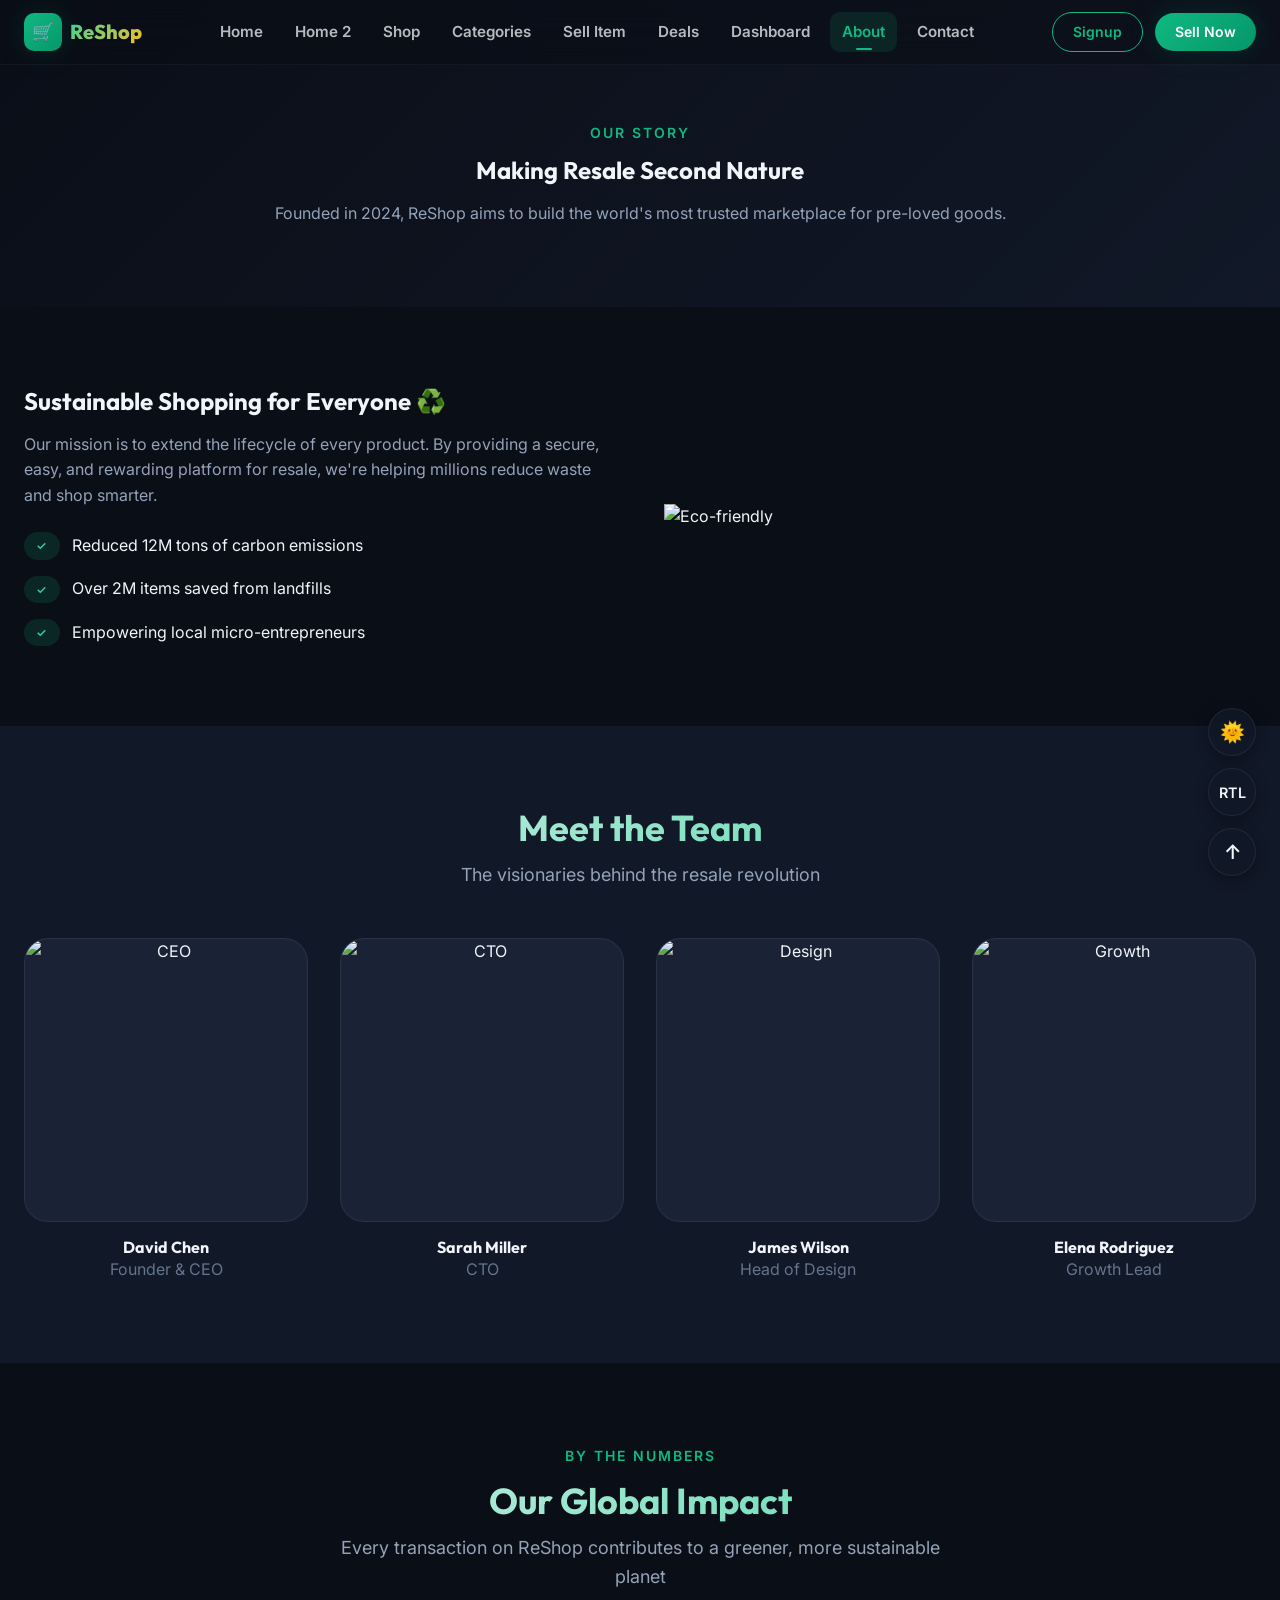
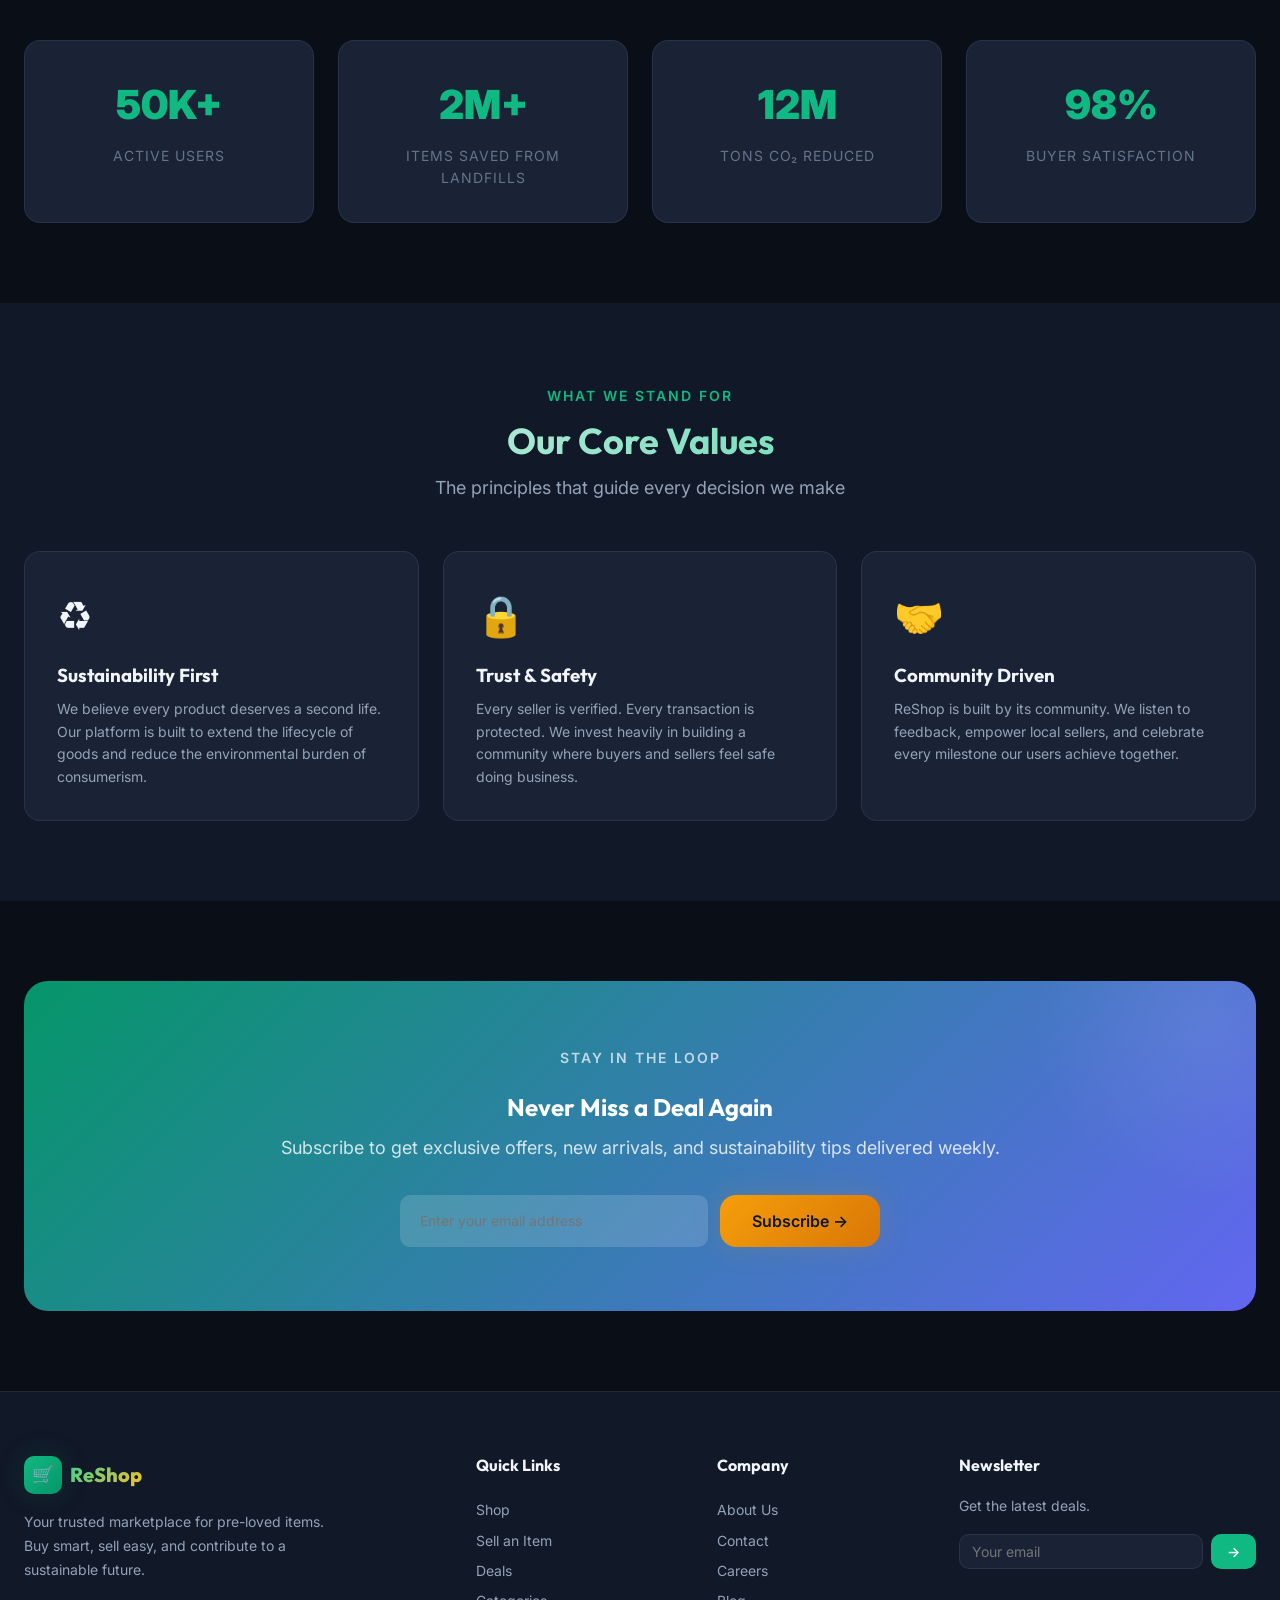
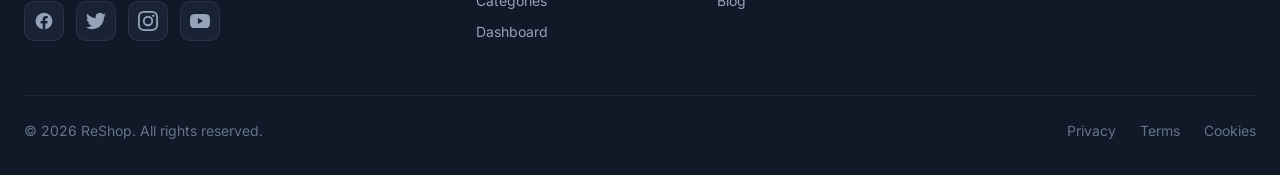
==== about.html @ cbaca5d2 "add the some chnage" ====
<!DOCTYPE html>
<html lang="en">
<head>
  <meta charset="UTF-8">
  <meta name="viewport" content="width=device-width, initial-scale=1.0">
  <title>About ReShop — Our Mission & Story</title>
  <link rel="icon" type="image/png" href="favicon.png">
  <link rel="stylesheet" href="styles.css">
  <link rel="stylesheet" href="nav.css">
  <style>
    .about-hero {
      padding: 120px 0 80px;
      background: linear-gradient(135deg, var(--bg-primary), var(--bg-secondary));
      text-align: center;
    }
    .mission-section {
      background: var(--bg-secondary);
      padding: var(--space-20) 0;
    }
    .mission-grid {
      display: grid;
      grid-template-columns: 1fr 1fr;
      gap: var(--space-12);
      align-items: center;
    }
    .impact-grid {
      display: grid;
      grid-template-columns: repeat(4, 1fr);
      gap: var(--space-6);
      margin-top: var(--space-10);
    }
    .team-grid {
      display: grid;
      grid-template-columns: repeat(4, 1fr);
      gap: var(--space-8);
    }
    .team-card {
      text-align: center;
    }
    .team-img {
      width: 100%;
      aspect-ratio: 1;
      border-radius: var(--radius-xl);
      background: var(--bg-card);
      margin-bottom: var(--space-4);
      border: 1px solid var(--border-color);
      overflow: hidden;
    }
    .team-img img { width: 100%; height: 100%; object-fit: cover; }
    
    @media (max-width: 768px) {
      .mission-grid { grid-template-columns: 1fr; text-align: center; }
      .mission-grid .flex { align-items: center; justify-content: center; }
      .mission-grid img { margin: 0 auto; }
      .team-grid { grid-template-columns: repeat(2, 1fr); }
      .impact-grid { grid-template-columns: repeat(2, 1fr); }
    }
    @media (max-width: 480px) {
      .about-newsletter-form { flex-direction: column; }
      .about-newsletter-form button { width: 100%; }
      .impact-grid { grid-template-columns: 1fr; }
    }
  </style>
</head>
<body>
  <!-- Navbar -->
  <nav class="navbar scrolled" id="navbar">
    <div class="container">
      <a href="index.html" class="nav-logo"><div class="nav-logo-icon">🛒</div><span>ReShop</span></a>
      <div class="nav-links">
        <a href="index.html" class="nav-link">Home</a>
        <a href="home2.html" class="nav-link">Home 2</a>
        <a href="shop.html" class="nav-link">Shop</a>
        <a href="categories.html" class="nav-link">Categories</a>
        <a href="sell.html" class="nav-link">Sell Item</a>
        <a href="deals.html" class="nav-link">Deals</a>
        <a href="dashboard.html" class="nav-link">Dashboard</a>
        <a href="about.html" class="nav-link active">About</a>
        <a href="contact.html" class="nav-link">Contact</a>
      </div>
      <div class="nav-actions">
        <a href="signup.html" class="nav-btn-signup">Signup</a>
        <a href="sell.html" class="nav-cta">Sell Now</a>
      </div>
      <div class="hamburger" id="hamburger" aria-label="Menu"><span></span><span></span><span></span></div>
    </div>
  </nav>

  <!-- Mobile Nav -->
  <div class="mobile-nav-overlay" id="mobileOverlay"></div>
  <div class="mobile-nav" id="mobileNav">
    <a href="index.html" class="mobile-nav-link">Home</a>
    <a href="home2.html" class="mobile-nav-link">Home 2</a>
    <a href="shop.html" class="mobile-nav-link">Shop</a>
    <a href="categories.html" class="mobile-nav-link">Categories</a>
    <a href="sell.html" class="mobile-nav-link">Sell Item</a>
    <a href="deals.html" class="mobile-nav-link">Deals</a>
    <a href="dashboard.html" class="mobile-nav-link">Dashboard</a>
    <a href="about.html" class="mobile-nav-link active">About</a>
    <a href="contact.html" class="mobile-nav-link">Contact</a>
    <a href="signup.html" class="mobile-nav-signup">Signup</a>
    <a href="sell.html" class="mobile-nav-cta">🚀 Sell Now</a>
  </div>

  <section class="about-hero">
    <div class="container">
      <span class="section-label">Our Story</span>
      <h1>Making Resale Second Nature</h1>
      <p class="text-secondary mt-4 max-w-600 mx-auto">Founded in 2024, ReShop aims to build the world's most trusted marketplace for pre-loved goods.</p>
    </div>
  </section>

  <section class="section">
    <div class="container mission-grid">
      <div data-animate="slide-left">
        <h2 class="mb-4">Sustainable Shopping for Everyone ♻️</h2>
        <p class="text-secondary mb-6">Our mission is to extend the lifecycle of every product. By providing a secure, easy, and rewarding platform for resale, we're helping millions reduce waste and shop smarter.</p>
        <div class="flex flex-col gap-4">
          <div class="flex items-center gap-3">
            <span class="badge badge-success">✓</span>
            <span>Reduced 12M tons of carbon emissions</span>
          </div>
          <div class="flex items-center gap-3">
            <span class="badge badge-success">✓</span>
            <span>Over 2M items saved from landfills</span>
          </div>
          <div class="flex items-center gap-3">
            <span class="badge badge-success">✓</span>
            <span>Empowering local micro-entrepreneurs</span>
          </div>
        </div>
      </div>
      <div data-animate="slide-right">
        <img src="https://images.unsplash.com/photo-1542601906990-b4d3fb778b09?w=600&h=400&fit=crop" alt="Eco-friendly" class="rounded-xl shadow-lg">
      </div>
    </div>
  </section>

  <section class="section" style="background:var(--bg-secondary)">
    <div class="container">
      <div class="section-header">
        <h2>Meet the Team</h2>
        <p>The visionaries behind the resale revolution</p>
      </div>
      <div class="team-grid stagger">
        <div class="team-card" data-animate="fade-in-up">
          <div class="team-img"><img src="https://images.unsplash.com/photo-1560250097-0b93528c311a?w=300&h=300&fit=crop" alt="CEO"></div>
          <h4>David Chen</h4>
          <p class="text-xs text-muted">Founder & CEO</p>
        </div>
        <div class="team-card" data-animate="fade-in-up">
          <div class="team-img"><img src="https://images.unsplash.com/photo-1573496359142-b8d87734a5a2?w=300&h=300&fit=crop" alt="CTO"></div>
          <h4>Sarah Miller</h4>
          <p class="text-xs text-muted">CTO</p>
        </div>
        <div class="team-card" data-animate="fade-in-up">
          <div class="team-img"><img src="https://images.unsplash.com/photo-1519085360753-af0119f7cbe7?w=300&h=300&fit=crop" alt="Design"></div>
          <h4>James Wilson</h4>
          <p class="text-xs text-muted">Head of Design</p>
        </div>
        <div class="team-card" data-animate="fade-in-up">
          <div class="team-img"><img src="https://images.unsplash.com/photo-1580489944761-15a19d654956?w=300&h=300&fit=crop" alt="Growth"></div>
          <h4>Elena Rodriguez</h4>
          <p class="text-xs text-muted">Growth Lead</p>
        </div>
      </div>
    </div>
  </section>

  <!-- Impact Stats Section -->
  <section class="section">
    <div class="container">
      <div class="section-header" data-animate="fade-in-up">
        <span class="section-label">By the Numbers</span>
        <h2>Our Global Impact</h2>
        <p>Every transaction on ReShop contributes to a greener, more sustainable planet</p>
      </div>
      <div class="impact-grid stagger">
        <div class="card p-8 text-center" data-animate="fade-in-up">
          <div style="font-size:2.5rem; font-weight:900; color:var(--accent-primary); margin-bottom:var(--space-2);">50K+</div>
          <div style="font-size:var(--text-sm); color:var(--text-muted); text-transform:uppercase; letter-spacing:1px;">Active Users</div>
        </div>
        <div class="card p-8 text-center" data-animate="fade-in-up">
          <div style="font-size:2.5rem; font-weight:900; color:var(--accent-primary); margin-bottom:var(--space-2);">2M+</div>
          <div style="font-size:var(--text-sm); color:var(--text-muted); text-transform:uppercase; letter-spacing:1px;">Items Saved from Landfills</div>
        </div>
        <div class="card p-8 text-center" data-animate="fade-in-up">
          <div style="font-size:2.5rem; font-weight:900; color:var(--accent-primary); margin-bottom:var(--space-2);">12M</div>
          <div style="font-size:var(--text-sm); color:var(--text-muted); text-transform:uppercase; letter-spacing:1px;">Tons CO₂ Reduced</div>
        </div>
        <div class="card p-8 text-center" data-animate="fade-in-up">
          <div style="font-size:2.5rem; font-weight:900; color:var(--accent-primary); margin-bottom:var(--space-2);">98%</div>
          <div style="font-size:var(--text-sm); color:var(--text-muted); text-transform:uppercase; letter-spacing:1px;">Buyer Satisfaction</div>
        </div>
      </div>
    </div>
  </section>

  <!-- Company Values Section -->
  <section class="section" style="background:var(--bg-secondary);">
    <div class="container">
      <div class="section-header" data-animate="fade-in-up">
        <span class="section-label">What We Stand For</span>
        <h2>Our Core Values</h2>
        <p>The principles that guide every decision we make</p>
      </div>
      <div class="grid grid-3 stagger mt-10">
        <div class="card p-8" data-animate="fade-in-up">
          <div style="font-size:2.5rem; margin-bottom:var(--space-4);">♻️</div>
          <h3 style="margin-bottom:var(--space-3);">Sustainability First</h3>
          <p class="text-secondary text-sm">We believe every product deserves a second life. Our platform is built to extend the lifecycle of goods and reduce the environmental burden of consumerism.</p>
        </div>
        <div class="card p-8" data-animate="fade-in-up">
          <div style="font-size:2.5rem; margin-bottom:var(--space-4);">🔒</div>
          <h3 style="margin-bottom:var(--space-3);">Trust & Safety</h3>
          <p class="text-secondary text-sm">Every seller is verified. Every transaction is protected. We invest heavily in building a community where buyers and sellers feel safe doing business.</p>
        </div>
        <div class="card p-8" data-animate="fade-in-up">
          <div style="font-size:2.5rem; margin-bottom:var(--space-4);">🤝</div>
          <h3 style="margin-bottom:var(--space-3);">Community Driven</h3>
          <p class="text-secondary text-sm">ReShop is built by its community. We listen to feedback, empower local sellers, and celebrate every milestone our users achieve together.</p>
        </div>
      </div>
    </div>
  </section>

  <!-- Newsletter CTA Section -->
  <section class="section">
    <div class="container">
      <div style="background:linear-gradient(135deg,var(--accent-primary-dark),var(--accent-tertiary)); border-radius:var(--radius-xl); padding:var(--space-16) var(--space-8); text-align:center; position:relative; overflow:hidden;" data-animate="scale-in">
        <div style="position:absolute;top:-40%;right:-10%;width:350px;height:350px;background:radial-gradient(circle,rgba(255,255,255,0.08),transparent 70%);border-radius:50%;pointer-events:none;"></div>
        <span class="section-label" style="color:rgba(255,255,255,0.7);">Stay in the Loop</span>
        <h2 style="color:#fff; -webkit-text-fill-color:#fff; margin:var(--space-3) 0;">Never Miss a Deal Again</h2>
        <p style="color:rgba(255,255,255,0.8); margin-bottom:var(--space-8); font-size:var(--text-lg);">Subscribe to get exclusive offers, new arrivals, and sustainability tips delivered weekly.</p>
        <form onsubmit="alert('Subscribed!'); return false;" class="about-newsletter-form" style="display:flex; gap:var(--space-3); max-width:480px; margin:0 auto;">
          <input type="email" placeholder="Enter your email address" style="flex:1; padding:var(--space-4) var(--space-5); border-radius:var(--radius-md); border:none; background:rgba(255,255,255,0.15); color:#fff; font-size:var(--text-sm); outline:none;" required>
          <button type="submit" class="btn btn-secondary btn-lg" style="white-space:nowrap;">Subscribe →</button>
        </form>
      </div>
    </div>
  </section>

  <!-- Footer -->
  <footer class="footer">
    <div class="container">
      <div class="footer-grid">
        <div class="footer-brand">
          <a href="index.html" class="nav-logo">
            <div class="nav-logo-icon">🛒</div>
            <span>ReShop</span>
          </a>
          <p>Your trusted marketplace for pre-loved items. Buy smart, sell easy, and contribute to a sustainable future.</p>
          <div class="footer-social">
            <a href="#" aria-label="Facebook">
              <svg width="20" height="20" fill="currentColor" viewBox="0 0 24 24"><path d="M22 12c0-5.523-4.477-10-10-10S2 6.477 2 12c0 4.991 3.657 9.128 8.438 9.878v-6.987h-2.54V12h2.54V9.797c0-2.506 1.492-3.89 3.777-3.89 1.094 0 2.238.195 2.238.195v2.46h-1.26c-1.243 0-1.63.771-1.63 1.562V12h2.773l-.443 2.89h-2.33v6.988C18.343 21.128 22 16.991 22 12z"/></svg>
            </a>
            <a href="#" aria-label="Twitter">
              <svg width="20" height="20" fill="currentColor" viewBox="0 0 24 24"><path d="M23.953 4.57a10 10 0 01-2.825.775 4.958 4.958 0 002.163-2.723c-.951.555-2.005.959-3.127 1.184a4.92 4.92 0 00-8.384 4.482C7.69 8.095 4.067 6.13 1.64 3.162a4.822 4.822 0 00-.666 2.475c0 1.71.87 3.213 2.188 4.096a4.904 4.904 0 01-2.228-.616v.06a4.923 4.923 0 003.946 4.827 4.996 4.996 0 01-2.212.085 4.936 4.936 0 004.604 3.417 9.867 9.867 0 01-6.102 2.105c-.39 0-.779-.023-1.17-.067a13.995 13.995 0 007.557 2.209c9.053 0 13.998-7.496 13.998-13.985 0-.21 0-.42-.015-.63A9.935 9.935 0 0024 4.59z"/></svg>
            </a>
            <a href="#" aria-label="Instagram">
              <svg width="20" height="20" fill="currentColor" viewBox="0 0 24 24"><path d="M12 2.163c3.204 0 3.584.012 4.85.07 3.252.148 4.771 1.691 4.919 4.919.058 1.265.069 1.645.069 4.849 0 3.205-.012 3.584-.069 4.849-.149 3.225-1.664 4.771-4.919 4.919-1.266.058-1.644.07-4.85.07-3.204 0-3.584-.012-4.849-.07-3.26-.149-4.771-1.699-4.919-4.92-.058-1.265-.07-1.644-.07-4.849 0-3.204.013-3.583.07-4.849.149-3.227 1.664-4.771 4.919-4.919 1.266-.057 1.645-.069 4.849-.069zM12 0C8.741 0 8.333.014 7.053.072 2.695.272.273 2.69.073 7.052.014 8.333 0 8.741 0 12c0 3.259.014 3.668.072 4.948.2 4.358 2.618 6.78 6.98 6.98C8.333 23.986 8.741 24 12 24c3.259 0 3.668-.014 4.948-.072 4.354-.2 6.782-2.618 6.979-6.98.059-1.28.073-1.689.073-4.948 0-3.259-.014-3.667-.072-4.947-.196-4.354-2.617-6.78-6.979-6.98C15.668.014 15.259 0 12 0zm0 5.838a6.162 6.162 0 100 12.324 6.162 6.162 0 000-12.324zM12 16a4 4 0 110-8 4 4 0 010 8zm6.406-11.845a1.44 1.44 0 100 2.881 1.44 1.44 0 000-2.881z"/></svg>
            </a>
            <a href="#" aria-label="YouTube">
              <svg width="20" height="20" fill="currentColor" viewBox="0 0 24 24"><path d="M23.498 6.186a3.016 3.016 0 0 0-2.122-2.136C19.505 3.545 12 3.545 12 3.545s-7.505 0-9.377.505A3.017 3.017 0 0 0 .502 6.186C0 8.07 0 12 0 12s0 3.93.502 5.814a3.016 3.016 0 0 0 2.122 2.136c1.871.505 9.376.505 9.376.505s7.505 0 9.377-.505a3.015 3.015 0 0 0 2.122-2.136C24 15.93 24 12 24 12s0-3.93-.502-5.814zM9.545 15.568V8.432L15.818 12l-6.273 3.568z"/></svg>
            </a>
          </div>
        </div>
        <div>
          <h4 class="footer-heading">Quick Links</h4>
          <a href="shop.html" class="footer-link">Shop</a>
          <a href="sell.html" class="footer-link">Sell an Item</a>
          <a href="deals.html" class="footer-link">Deals</a>
          <a href="categories.html" class="footer-link">Categories</a>
          <a href="dashboard.html" class="footer-link">Dashboard</a>
        </div>
        <div>
          <h4 class="footer-heading">Company</h4>
          <a href="about.html" class="footer-link">About Us</a>
          <a href="contact.html" class="footer-link">Contact</a>
          <a href="#" class="footer-link">Careers</a>
          <a href="#" class="footer-link">Blog</a>
        </div>
        <div>
          <h4 class="footer-heading">Newsletter</h4>
          <p style="font-size: var(--text-sm); color: var(--text-secondary); margin-bottom: var(--space-4);">Get the latest deals.</p>
          <div class="footer-newsletter">
            <form class="footer-newsletter-form" onsubmit="event.preventDefault();">
              <input type="email" placeholder="Your email" aria-label="Email">
              <button type="submit">→</button>
            </form>
          </div>
        </div>
      </div>
      <div class="footer-bottom">
        <span>© 2026 ReShop. All rights reserved.</span>
        <div class="footer-bottom-links">
          <a href="#">Privacy</a>
          <a href="#">Terms</a>
          <a href="#">Cookies</a>
        </div>
      </div>
    </div>
  </footer>

  <script src="nav.js"></script>
</body>
</html>
---- styles.css ----
/* ============================================
   RESALE SHOP — Global Design System
   ============================================ */

@import url('https://fonts.googleapis.com/css2?family=Inter:wght@300;400;500;600;700;800;900&family=Outfit:wght@400;500;600;700;800&display=swap');

/* ---------- CSS Variables ---------- */
:root {
  /* Colors — Dark Premium Theme */
  --bg-primary: #0a0e17;
  --bg-secondary: #111827;
  --bg-card: #1a2236;
  --bg-card-hover: #1f2a40;
  --bg-glass: rgba(17, 24, 39, 0.75);
  --bg-glass-light: rgba(26, 34, 54, 0.6);

  --accent-primary: #10b981;
  --accent-primary-light: #34d399;
  --accent-primary-dark: #059669;
  --accent-secondary: #f59e0b;
  --accent-secondary-light: #fbbf24;
  --accent-tertiary: #6366f1;
  --accent-tertiary-light: #818cf8;

  --text-primary: #f1f5f9;
  --text-secondary: #94a3b8;
  --text-muted: #64748b;
  --text-inverse: #0f172a;

  --border-color: rgba(148, 163, 184, 0.12);
  --border-light: rgba(148, 163, 184, 0.06);

  --danger: #ef4444;
  --success: #10b981;
  --warning: #f59e0b;
  --info: #3b82f6;

  /* Shadows */
  --shadow-sm: 0 1px 2px rgba(0,0,0,0.3);
  --shadow-md: 0 4px 14px rgba(0,0,0,0.35);
  --shadow-lg: 0 10px 40px rgba(0,0,0,0.4);
  --shadow-glow: 0 0 30px rgba(16,185,129,0.15);
  --shadow-glow-gold: 0 0 30px rgba(245,158,11,0.15);

  /* Typography */
  --font-body: 'Inter', system-ui, sans-serif;
  --font-heading: 'Outfit', 'Inter', sans-serif;

  --text-xs: 0.75rem;
  --text-sm: 0.875rem;
  --text-base: 1rem;
  --text-lg: 1.125rem;
  --text-xl: 1.25rem;
  --text-2xl: 1.5rem;
  --text-3xl: 1.875rem;
  --text-4xl: 2.25rem;
  --text-5xl: 3rem;
  --text-6xl: 3.75rem;

  /* Spacing */
  --space-1: 0.25rem;
  --space-2: 0.5rem;
  --space-3: 0.75rem;
  --space-4: 1rem;
  --space-5: 1.25rem;
  --space-6: 1.5rem;
  --space-8: 2rem;
  --space-10: 2.5rem;
  --space-12: 3rem;
  --space-16: 4rem;
  --space-20: 5rem;
  --space-24: 6rem;

  /* Layout */
  --container-max: 1280px;
  --container-sm: 960px;
  --radius-sm: 6px;
  --radius-md: 10px;
  --radius-lg: 16px;
  --radius-xl: 24px;
  --radius-full: 9999px;

  /* Transitions */
  --transition-fast: 0.15s ease;
  --transition-base: 0.3s ease;
  --transition-slow: 0.5s ease;
  --transition-spring: 0.4s cubic-bezier(0.34, 1.56, 0.64, 1);
}

/* ---------- Reset ---------- */
*, *::before, *::after { box-sizing: border-box; margin: 0; padding: 0; }

html {
  scroll-behavior: smooth;
  -webkit-font-smoothing: antialiased;
  -moz-osx-font-smoothing: grayscale;
}

body {
  font-family: var(--font-body);
  font-size: var(--text-base);
  color: var(--text-primary);
  background: var(--bg-primary);
  line-height: 1.6;
  min-height: 100vh;
  overflow-x: hidden;
}

a { color: inherit; text-decoration: none; }
img { max-width: 100%; height: auto; display: block; }
ul, ol { list-style: none; }
button { font-family: inherit; cursor: pointer; border: none; background: none; }
input, select, textarea { font-family: inherit; font-size: inherit; }

h1, h2, h3, h4, h5, h6 {
  font-family: var(--font-heading);
  font-weight: 700;
  line-height: 1.2;
  color: var(--text-primary);
}

/* ---------- Container ---------- */
.container {
  width: 100%;
  max-width: var(--container-max);
  margin: 0 auto;
  padding: 0 var(--space-6);
}
.container-sm {
  max-width: var(--container-sm);
  margin: 0 auto;
  padding: 0 var(--space-6);
}

/* ---------- Section ---------- */
.section {
  padding: var(--space-20) 0;
}
.section-header {
  text-align: center;
  margin-bottom: var(--space-12);
}
.section-header h2 {
  font-size: var(--text-4xl);
  margin-bottom: var(--space-3);
  background: linear-gradient(135deg, var(--text-primary), var(--accent-primary-light));
  -webkit-background-clip: text;
  -webkit-text-fill-color: transparent;
  background-clip: text;
}
.section-header p {
  color: var(--text-secondary);
  font-size: var(--text-lg);
  max-width: 600px;
  margin: 0 auto;
}
.section-label {
  display: inline-block;
  font-size: var(--text-sm);
  font-weight: 600;
  color: var(--accent-primary);
  text-transform: uppercase;
  letter-spacing: 2px;
  margin-bottom: var(--space-3);
}

/* ---------- Buttons ---------- */
.btn {
  display: inline-flex;
  align-items: center;
  justify-content: center;
  gap: var(--space-2);
  padding: var(--space-3) var(--space-6);
  font-size: var(--text-sm);
  font-weight: 600;
  border-radius: var(--radius-md);
  transition: all var(--transition-base);
  white-space: nowrap;
  position: relative;
  overflow: hidden;
}
.btn::after {
  content: '';
  position: absolute;
  inset: 0;
  background: linear-gradient(135deg, rgba(255,255,255,0.15), transparent);
  opacity: 0;
  transition: opacity var(--transition-base);
}
.btn:hover::after { opacity: 1; }

.btn-primary {
  background: linear-gradient(135deg, var(--accent-primary), var(--accent-primary-dark));
  color: #fff;
  box-shadow: var(--shadow-glow);
}
.btn-primary:hover {
  transform: translateY(-2px);
  box-shadow: 0 0 40px rgba(16,185,129,0.3);
}

.btn-secondary {
  background: linear-gradient(135deg, var(--accent-secondary), #d97706);
  color: var(--text-inverse);
  box-shadow: var(--shadow-glow-gold);
}
.btn-secondary:hover {
  transform: translateY(-2px);
  box-shadow: 0 0 40px rgba(245,158,11,0.3);
}

.btn-outline {
  border: 2px solid var(--accent-primary);
  color: var(--accent-primary);
  background: transparent;
}
.btn-outline:hover {
  background: var(--accent-primary);
  color: #fff;
  transform: translateY(-2px);
}

.btn-ghost {
  color: var(--text-secondary);
  padding: var(--space-2) var(--space-4);
}
.btn-ghost:hover { color: var(--accent-primary); }

.btn-lg {
  padding: var(--space-4) var(--space-8);
  font-size: var(--text-base);
  border-radius: var(--radius-lg);
}

.btn-icon {
  width: 44px;
  height: 44px;
  padding: 0;
  border-radius: var(--radius-md);
  display: inline-flex;
  align-items: center;
  justify-content: center;
}

/* ---------- Cards ---------- */
.card {
  background: var(--bg-card);
  border: 1px solid var(--border-color);
  border-radius: var(--radius-lg);
  overflow: hidden;
  transition: all var(--transition-base);
}
.card:hover {
  transform: translateY(-4px);
  border-color: rgba(16,185,129,0.3);
  box-shadow: var(--shadow-lg);
}
.card-body { padding: var(--space-5); }
.card-img {
  width: 100%;
  height: 220px;
  object-fit: cover;
}

/* ---------- Product Cards ---------- */
.product-card {
  background: var(--bg-card);
  border: 1px solid var(--border-color);
  border-radius: var(--radius-lg);
  overflow: hidden;
  transition: all var(--transition-base);
}
.product-card:hover {
  transform: translateY(-6px);
  border-color: rgba(16,185,129,0.3);
  box-shadow: var(--shadow-lg);
}
.product-img {
  position: relative;
  height: 200px;
  background: var(--bg-secondary);
  overflow: hidden;
}
.product-img img {
  width: 100%;
  height: 100%;
  object-fit: cover;
  transition: transform var(--transition-slow);
}
.product-card:hover .product-img img { transform: scale(1.05); }
.product-badge {
  position: absolute;
  top: var(--space-3);
  left: var(--space-3);
}
.product-wishlist {
  position: absolute;
  top: var(--space-3);
  right: var(--space-3);
  width: 36px;
  height: 36px;
  background: rgba(10,14,23,0.6);
  backdrop-filter: blur(8px);
  border-radius: var(--radius-full);
  display: flex;
  align-items: center;
  justify-content: center;
  color: var(--text-secondary);
  font-size: var(--text-lg);
  cursor: pointer;
  transition: all var(--transition-base);
}
.product-wishlist:hover { color: #ef4444; background: rgba(239,68,68,0.15); }
.product-info { padding: var(--space-4); }
.product-category { font-size: var(--text-xs); color: var(--accent-primary); font-weight: 600; text-transform: uppercase; letter-spacing: 1px; }
.product-title {
  font-size: var(--text-base);
  font-weight: 600;
  margin: var(--space-1) 0 var(--space-2);
  display: -webkit-box;
  -webkit-line-clamp: 2;
  line-clamp: 2;
  -webkit-box-orient: vertical;
  overflow: hidden;
}
.product-meta {
  display: flex;
  align-items: center;
  justify-content: space-between;
}
.product-price {
  font-size: var(--text-xl);
  font-weight: 800;
  color: var(--accent-primary);
}
.product-price .old {
  font-size: var(--text-sm);
  color: var(--text-muted);
  text-decoration: line-through;
  font-weight: 400;
  margin-left: var(--space-2);
}
.product-seller {
  display: flex;
  align-items: center;
  gap: var(--space-2);
  font-size: var(--text-xs);
  color: var(--text-secondary);
  margin-top: var(--space-3);
  padding-top: var(--space-3);
  border-top: 1px solid var(--border-light);
}

/* ---------- Badges ---------- */
.badge {
  display: inline-flex;
  align-items: center;
  gap: var(--space-1);
  padding: var(--space-1) var(--space-3);
  font-size: var(--text-xs);
  font-weight: 600;
  border-radius: var(--radius-full);
  text-transform: uppercase;
  letter-spacing: 0.5px;
}
.badge-success { background: rgba(16,185,129,0.15); color: var(--accent-primary-light); }
.badge-warning { background: rgba(245,158,11,0.15); color: var(--accent-secondary-light); }
.badge-danger { background: rgba(239,68,68,0.15); color: #f87171; }
.badge-info { background: rgba(59,130,246,0.15); color: #60a5fa; }
.badge-purple { background: rgba(99,102,241,0.15); color: var(--accent-tertiary-light); }

/* ---------- Forms ---------- */
.form-group {
  margin-bottom: var(--space-5);
}
.form-label {
  display: block;
  font-size: var(--text-sm);
  font-weight: 500;
  color: var(--text-secondary);
  margin-bottom: var(--space-2);
}
.form-input,
.form-select,
.form-textarea {
  width: 100%;
  padding: var(--space-3) var(--space-4);
  background: var(--bg-secondary);
  border: 1px solid var(--border-color);
  border-radius: var(--radius-md);
  color: var(--text-primary);
  transition: border-color var(--transition-fast), box-shadow var(--transition-fast);
  outline: none;
}
.form-input:focus,
.form-select:focus,
.form-textarea:focus {
  border-color: var(--accent-primary);
  box-shadow: 0 0 0 3px rgba(16,185,129,0.1);
}
.form-input::placeholder,
.form-textarea::placeholder {
  color: var(--text-muted);
}
.form-textarea {
  resize: vertical;
  min-height: 120px;
}
.form-select {
  appearance: none;
  background-image: url("data:image/svg+xml,%3Csvg xmlns='http://www.w3.org/2000/svg' width='12' height='12' fill='%2394a3b8' viewBox='0 0 16 16'%3E%3Cpath d='M8 11L3 6h10z'/%3E%3C/svg%3E");
  background-repeat: no-repeat;
  background-position: right 12px center;
  padding-right: 36px;
}

/* ---------- Grids ---------- */
.grid { display: grid; gap: var(--space-6); }
.grid-2 { grid-template-columns: repeat(2, 1fr); }
.grid-3 { grid-template-columns: repeat(3, 1fr); }
.grid-4 { grid-template-columns: repeat(4, 1fr); }
.grid-6 { grid-template-columns: repeat(6, 1fr); }

@media (max-width: 992px) {
  .grid-3 { grid-template-columns: repeat(2, 1fr); }
  .grid-4 { grid-template-columns: repeat(2, 1fr); }
  .grid-6 { grid-template-columns: repeat(3, 1fr); }
}
@media (max-width: 768px) {
  .grid-2 { grid-template-columns: 1fr; }
  .grid-3 { grid-template-columns: repeat(2, 1fr); }
  .grid-4 { grid-template-columns: repeat(2, 1fr); }
  .grid-6 { grid-template-columns: repeat(2, 1fr); }
  .section { padding: var(--space-12) 0; }
  .section-header h2 { font-size: var(--text-3xl); }
}
@media (max-width: 640px) {
  .grid-3 { grid-template-columns: 1fr; }
}
@media (max-width: 480px) {
  .grid-2, .grid-3, .grid-4, .grid-6 { grid-template-columns: 1fr; }
}

.benefit-grid {
  display: grid;
  grid-template-columns: repeat(4, 1fr);
  gap: var(--space-6);
  margin-top: var(--space-10);
}

@media (max-width: 992px) {
  .benefit-grid { grid-template-columns: repeat(2, 1fr); }
}

@media (max-width: 576px) {
  .benefit-grid { grid-template-columns: 1fr; }
}

.earn-money-grid {
  display: grid;
  grid-template-columns: 1fr 1fr;
  gap: var(--space-12);
  align-items: center;
}

.earn-money-cards {
  display: grid;
  grid-template-columns: 1fr 1fr;
  gap: var(--space-4);
}

@media (max-width: 992px) {
  .earn-money-grid { grid-template-columns: 1fr; gap: var(--space-8); }
}

@media (max-width: 576px) {
  .earn-money-cards { grid-template-columns: 1fr; }
}

/* ---------- Flex Utilities ---------- */
.flex { display: flex; }
.flex-col { flex-direction: column; }
.flex-wrap { flex-wrap: wrap; }
.items-center { align-items: center; }
.justify-center { justify-content: center; }
.justify-between { justify-content: space-between; }
.gap-2 { gap: var(--space-2); }
.gap-3 { gap: var(--space-3); }
.gap-4 { gap: var(--space-4); }
.gap-6 { gap: var(--space-6); }
.gap-8 { gap: var(--space-8); }

/* ---------- Text Utilities ---------- */
.text-center { text-align: center; }
.text-sm { font-size: var(--text-sm); }
.text-lg { font-size: var(--text-lg); }
.text-muted { color: var(--text-muted); }
.text-secondary { color: var(--text-secondary); }
.text-accent { color: var(--accent-primary); }
.text-gold { color: var(--accent-secondary); }
.font-bold { font-weight: 700; }
.font-semibold { font-weight: 600; }

/* ---------- Spacing Utilities ---------- */
.mt-2 { margin-top: var(--space-2); }
.mt-4 { margin-top: var(--space-4); }
.mt-6 { margin-top: var(--space-6); }
.mt-8 { margin-top: var(--space-8); }
.mb-2 { margin-bottom: var(--space-2); }
.mb-4 { margin-bottom: var(--space-4); }
.mb-6 { margin-bottom: var(--space-6); }
.mb-8 { margin-bottom: var(--space-8); }
.p-4 { padding: var(--space-4); }
.p-5 { padding: var(--space-5); }
.p-6 { padding: var(--space-6); }
.p-8 { padding: var(--space-8); }
.p-10 { padding: var(--space-10); }

/* ---------- Animations ---------- */
@keyframes fadeIn {
  from { opacity: 0; }
  to { opacity: 1; }
}
@keyframes fadeInUp {
  from { opacity: 0; transform: translateY(30px); }
  to { opacity: 1; transform: translateY(0); }
}
@keyframes fadeInDown {
  from { opacity: 0; transform: translateY(-20px); }
  to { opacity: 1; transform: translateY(0); }
}
@keyframes slideInLeft {
  from { opacity: 0; transform: translateX(-40px); }
  to { opacity: 1; transform: translateX(0); }
}
@keyframes slideInRight {
  from { opacity: 0; transform: translateX(40px); }
  to { opacity: 1; transform: translateX(0); }
}
@keyframes scaleIn {
  from { opacity: 0; transform: scale(0.9); }
  to { opacity: 1; transform: scale(1); }
}
@keyframes pulse {
  0%, 100% { opacity: 1; }
  50% { opacity: 0.6; }
}
@keyframes shimmer {
  0% { background-position: -200% center; }
  100% { background-position: 200% center; }
}
@keyframes float {
  0%, 100% { transform: translateY(0); }
  50% { transform: translateY(-10px); }
}
@keyframes spin {
  to { transform: rotate(360deg); }
}
@keyframes countUp {
  from { opacity: 0; transform: translateY(10px); }
  to { opacity: 1; transform: translateY(0); }
}

.animate-fade-in { animation: fadeIn 0.6s ease both; }
.animate-fade-in-up { animation: fadeInUp 0.6s ease both; }
.animate-fade-in-down { animation: fadeInDown 0.5s ease both; }
.animate-slide-left { animation: slideInLeft 0.6s ease both; }
.animate-slide-right { animation: slideInRight 0.6s ease both; }
.animate-scale-in { animation: scaleIn 0.5s ease both; }
.animate-float { animation: float 3s ease-in-out infinite; }

/* Stagger children */
.stagger > *:nth-child(1) { animation-delay: 0.05s; }
.stagger > *:nth-child(2) { animation-delay: 0.1s; }
.stagger > *:nth-child(3) { animation-delay: 0.15s; }
.stagger > *:nth-child(4) { animation-delay: 0.2s; }
.stagger > *:nth-child(5) { animation-delay: 0.25s; }
.stagger > *:nth-child(6) { animation-delay: 0.3s; }
.stagger > *:nth-child(7) { animation-delay: 0.35s; }
.stagger > *:nth-child(8) { animation-delay: 0.4s; }

/* ---------- Scrollbar ---------- */
::-webkit-scrollbar { width: 8px; }
::-webkit-scrollbar-track { background: var(--bg-secondary); }
::-webkit-scrollbar-thumb {
  background: var(--text-muted);
  border-radius: var(--radius-full);
}
::-webkit-scrollbar-thumb:hover { background: var(--text-secondary); }

/* ---------- Selection ---------- */
::selection {
  background: var(--accent-primary);
  color: #fff;
}

/* ---------- Misc ---------- */
.glass {
  background: var(--bg-glass);
  backdrop-filter: blur(16px);
  -webkit-backdrop-filter: blur(16px);
  border: 1px solid var(--border-color);
}
.gradient-text {
  background: linear-gradient(135deg, var(--accent-primary), var(--accent-tertiary-light));
  -webkit-background-clip: text;
  -webkit-text-fill-color: transparent;
  background-clip: text;
}
.gradient-text-gold {
  background: linear-gradient(135deg, var(--accent-secondary), var(--accent-secondary-light));
  -webkit-background-clip: text;
  -webkit-text-fill-color: transparent;
  background-clip: text;
}
.divider {
  height: 1px;
  background: var(--border-color);
  margin: var(--space-8) 0;
}
.sr-only {
  position: absolute;
  width: 1px;
  height: 1px;
  padding: 0;
  margin: -1px;
  overflow: hidden;
  clip: rect(0,0,0,0);
  border: 0;
}
.overlay {
  position: absolute;
  inset: 0;
  background: linear-gradient(180deg, rgba(10,14,23,0.4), rgba(10,14,23,0.85));
}
.relative { position: relative; }
.overflow-hidden { overflow: hidden; }
.w-full { width: 100%; }
.rounded-full { border-radius: var(--radius-full); }
.pointer { cursor: pointer; }

/* ============================================
   Floating Utilities & Themes
   ============================================ */

/* ---------- Light Theme ---------- */
body.light-theme {
  --bg-primary: #f8fafc;
  --bg-secondary: #ffffff;
  --bg-card: #ffffff;
  --bg-card-hover: #f1f5f9;
  --bg-glass: rgba(255, 255, 255, 0.75);
  --bg-glass-light: rgba(248, 250, 252, 0.6);
  --text-primary: #0f172a;
  --text-secondary: #475569;
  --text-muted: #64748b;
  --text-inverse: #f1f5f9;
  --border-color: rgba(15, 23, 42, 0.1);
  --border-light: rgba(15, 23, 42, 0.05);

  --shadow-sm: 0 1px 2px rgba(0,0,0,0.05);
  --shadow-md: 0 4px 14px rgba(0,0,0,0.08);
  --shadow-lg: 0 10px 40px rgba(0,0,0,0.08);
}

/* ---------- RTL Support ---------- */
body.rtl {
  direction: rtl;
}

/* Fix floating utilities position for RTL */
body.rtl .floating-utilities {
  right: auto;
  left: var(--space-6);
}

/* Fix form inputs for RTL */
body.rtl .form-select {
  background-position: left 12px center;
  padding-right: var(--space-4);
  padding-left: 36px;
}

/* ---------- Floating Utilities UI ---------- */
.floating-utilities {
  position: fixed;
  bottom: var(--space-6);
  right: var(--space-6);
  display: flex;
  flex-direction: column;
  gap: var(--space-3);
  z-index: 999;
  transition: all var(--transition-base);
}

.util-btn {
  width: 48px;
  height: 48px;
  background: var(--bg-glass);
  backdrop-filter: blur(12px);
  -webkit-backdrop-filter: blur(12px);
  border: 1px solid var(--border-color);
  border-radius: 50%;
  display: flex;
  align-items: center;
  justify-content: center;
  color: var(--text-primary);
  font-size: 1.25rem;
  font-weight: 600;
  box-shadow: var(--shadow-md);
  cursor: pointer;
  transition: all var(--transition-base);
}

.util-btn:hover {
  background: var(--bg-card-hover);
  transform: translateY(-3px);
  border-color: var(--accent-primary);
  color: var(--accent-primary);
}

#scrollTopBtn {
  opacity: 0;
  visibility: hidden;
  transform: translateY(20px);
}

#scrollTopBtn.show {
  opacity: 1;
  visibility: visible;
  transform: translateY(0);
}
---- nav.css ----
/* ============================================
   RESALE SHOP — Navigation & Footer
   ============================================ */

/* ---------- Top Navbar ---------- */
.navbar {
  position: fixed;
  top: 0;
  left: 0;
  right: 0;
  z-index: 1000;
  padding: var(--space-3) 0;
  background: rgba(10, 14, 23, 0.6);
  backdrop-filter: blur(20px);
  -webkit-backdrop-filter: blur(20px);
  border-bottom: 1px solid var(--border-light);
  transition: all var(--transition-base);
}
.navbar.scrolled {
  background: rgba(10, 14, 23, 0.95);
  box-shadow: var(--shadow-md);
  padding: var(--space-2) 0;
}
.navbar .container {
  display: flex;
  align-items: center;
  justify-content: space-between;
}

/* Logo */
.nav-logo {
  display: flex;
  align-items: center;
  gap: var(--space-2);
  font-family: var(--font-heading);
  font-size: var(--text-xl);
  font-weight: 800;
  color: #ffffff;
  text-decoration: none;
  flex-shrink: 0;
}
.nav-logo-icon {
  width: 38px;
  height: 38px;
  background: linear-gradient(135deg, var(--accent-primary), var(--accent-primary-dark));
  border-radius: var(--radius-md);
  display: flex;
  align-items: center;
  justify-content: center;
  font-size: var(--text-lg);
  box-shadow: var(--shadow-glow);
}
.nav-logo span {
  background: linear-gradient(135deg, var(--accent-primary-light), var(--accent-secondary-light));
  -webkit-background-clip: text;
  -webkit-text-fill-color: transparent;
  background-clip: text;
}

/* Nav Links */
.nav-links {
  display: flex;
  align-items: center;
  gap: var(--space-2);
}
.nav-link {
  padding: var(--space-2) var(--space-3);
  font-size: 0.95rem;
  font-weight: 600;
  color: rgba(241, 245, 249, 0.75);
  border-radius: var(--radius-md);
  transition: all var(--transition-fast);
  white-space: nowrap;
  position: relative;
}
.nav-link:hover {
  color: var(--text-primary);
  background: rgba(148, 163, 184, 0.12);
}
.nav-link.active {
  color: var(--accent-primary);
  background: rgba(16, 185, 129, 0.12);
}
.nav-link.active::after {
  content: '';
  position: absolute;
  bottom: 2px;
  left: 50%;
  transform: translateX(-50%);
  width: 16px;
  height: 2px;
  background: var(--accent-primary);
  border-radius: var(--radius-full);
}

/* Nav Actions */
.nav-actions {
  display: flex;
  align-items: center;
  gap: var(--space-3);
}
.nav-cta,
.nav-btn-signup {
  padding: var(--space-2) var(--space-5);
  font-size: var(--text-sm);
  font-weight: 600;
  border-radius: var(--radius-full);
  transition: all var(--transition-base);
  white-space: nowrap;
}

.nav-cta {
  background: linear-gradient(135deg, var(--accent-primary), var(--accent-primary-dark));
  color: #fff;
  box-shadow: var(--shadow-glow);
}

.nav-cta:hover {
  transform: translateY(-1px);
  box-shadow: 0 0 30px rgba(16,185,129,0.3);
}

.nav-btn-signup {
  border: 1px solid var(--accent-primary);
  color: var(--accent-primary);
  background: transparent;
}

.nav-btn-signup:hover {
  background: rgba(16, 185, 129, 0.1);
  transform: translateY(-1px);
}

/* Hamburger */
.hamburger {
  display: none;
  flex-direction: column;
  gap: 5px;
  width: 28px;
  cursor: pointer;
  padding: 4px;
  z-index: 1100;
}
.hamburger span {
  display: block;
  width: 100%;
  height: 2px;
  background: #ffffff;
  border-radius: 2px;
  transition: all var(--transition-base);
}
.hamburger.open span:nth-child(1) { transform: rotate(45deg) translate(5px, 5px); }
.hamburger.open span:nth-child(2) { opacity: 0; transform: translateX(-10px); }
.hamburger.open span:nth-child(3) { transform: rotate(-45deg) translate(5px, -5px); }

/* Mobile Nav Overlay */
.mobile-nav-overlay {
  display: none;
  position: fixed;
  inset: 0;
  background: rgba(0,0,0,0.5);
  z-index: 1050;
  opacity: 0;
  transition: opacity var(--transition-base);
}
.mobile-nav-overlay.active {
  opacity: 1;
}

/* Mobile Nav Panel */
.mobile-nav {
  display: none;
  position: fixed;
  top: 0;
  right: -100%;
  width: min(320px, 85%);
  height: 100vh;
  background: var(--bg-secondary);
  z-index: 1060;
  padding: var(--space-16) var(--space-6) var(--space-8);
  overflow-y: auto;
  transition: right var(--transition-base);
  border-left: 1px solid var(--border-color);
}
.mobile-nav.open { right: 0; }

.mobile-nav-link {
  display: block;
  padding: var(--space-3) var(--space-4);
  font-size: var(--text-base);
  font-weight: 500;
  color: var(--text-secondary);
  border-radius: var(--radius-md);
  transition: all var(--transition-fast);
  margin-bottom: var(--space-1);
}
.mobile-nav-link:hover,
.mobile-nav-link.active {
  color: var(--accent-primary);
  background: rgba(16,185,129,0.08);
}

.mobile-nav-cta,
.mobile-nav-signup {
  display: block;
  width: 100%;
  padding: var(--space-4);
  margin-top: var(--space-6);
  font-size: var(--text-base);
  font-weight: 700;
  text-align: center;
  border-radius: var(--radius-lg);
  transition: all var(--transition-base);
}

.mobile-nav-cta {
  background: linear-gradient(135deg, var(--accent-primary), var(--accent-primary-dark));
  color: #fff;
  box-shadow: var(--shadow-glow);
}

.mobile-nav-signup {
  background: var(--bg-card);
  border: 1px solid var(--accent-primary);
  color: var(--accent-primary);
  margin-top: var(--space-3);
}

/* ---------- Responsive Nav ---------- */
@media (max-width: 1100px) {
  .nav-links { display: none; }
  .nav-cta, .nav-btn-signup { display: none; }
  .hamburger { display: flex; }
  .mobile-nav-overlay { display: block; pointer-events: none; }
  .mobile-nav-overlay.active { pointer-events: all; }
  .mobile-nav { display: block; }
}

/* ---------- Footer ---------- */
.footer {
  background: var(--bg-secondary);
  border-top: 1px solid var(--border-color);
  padding: var(--space-16) 0 var(--space-8);
}
.footer-grid {
  display: grid;
  grid-template-columns: 2fr 1fr 1fr 1fr;
  gap: var(--space-8);
  margin-bottom: var(--space-12);
}
.footer-brand p {
  color: var(--text-secondary);
  font-size: var(--text-sm);
  margin-top: var(--space-4);
  line-height: 1.7;
  max-width: 300px;
}
.footer-social {
  display: flex;
  gap: var(--space-3);
  margin-top: var(--space-5);
}
.footer-social a {
  width: 40px;
  height: 40px;
  display: flex;
  align-items: center;
  justify-content: center;
  border-radius: var(--radius-md);
  background: var(--bg-card);
  border: 1px solid var(--border-color);
  color: var(--text-secondary);
  font-size: var(--text-lg);
  transition: all var(--transition-base);
}
.footer-social a:hover {
  background: var(--accent-primary);
  color: #fff;
  border-color: var(--accent-primary);
  transform: translateY(-2px);
}

.footer-heading {
  font-family: var(--font-heading);
  font-size: var(--text-base);
  font-weight: 700;
  color: var(--text-primary);
  margin-bottom: var(--space-5);
}
.footer-link {
  display: block;
  padding: var(--space-1) 0;
  font-size: var(--text-sm);
  color: var(--text-secondary);
  transition: all var(--transition-fast);
}
.footer-link:hover {
  color: var(--accent-primary);
  padding-left: var(--space-2);
}

/* Footer Newsletter */
.footer-newsletter {
  margin-top: var(--space-4);
}
.footer-newsletter-form {
  display: flex;
  gap: var(--space-2);
}
.footer-newsletter-form input {
  flex: 1;
  padding: var(--space-2) var(--space-3);
  background: var(--bg-card);
  border: 1px solid var(--border-color);
  border-radius: var(--radius-md);
  color: var(--text-primary);
  font-size: var(--text-sm);
  outline: none;
}
.footer-newsletter-form input:focus {
  border-color: var(--accent-primary);
}
.footer-newsletter-form button {
  padding: var(--space-2) var(--space-4);
  background: var(--accent-primary);
  color: #fff;
  font-weight: 600;
  font-size: var(--text-sm);
  border-radius: var(--radius-md);
  transition: all var(--transition-base);
}
.footer-newsletter-form button:hover {
  background: var(--accent-primary-dark);
}

.footer-bottom {
  border-top: 1px solid var(--border-color);
  padding-top: var(--space-6);
  display: flex;
  align-items: center;
  justify-content: space-between;
  font-size: var(--text-sm);
  color: var(--text-muted);
}
.footer-bottom-links {
  display: flex;
  gap: var(--space-6);
}
.footer-bottom-links a {
  color: var(--text-muted);
  transition: color var(--transition-fast);
}
.footer-bottom-links a:hover { color: var(--accent-primary); }

@media (max-width: 768px) {
  .footer-grid {
    grid-template-columns: 1fr 1fr;
    gap: var(--space-8) var(--space-6);
  }
  .footer-bottom {
    flex-direction: column;
    gap: var(--space-3);
    text-align: center;
  }
}
@media (max-width: 480px) {
  .footer-grid { grid-template-columns: 1fr; }
  .footer-newsletter { padding-right: 70px; } /* Prevent overlap with floating buttons */
}
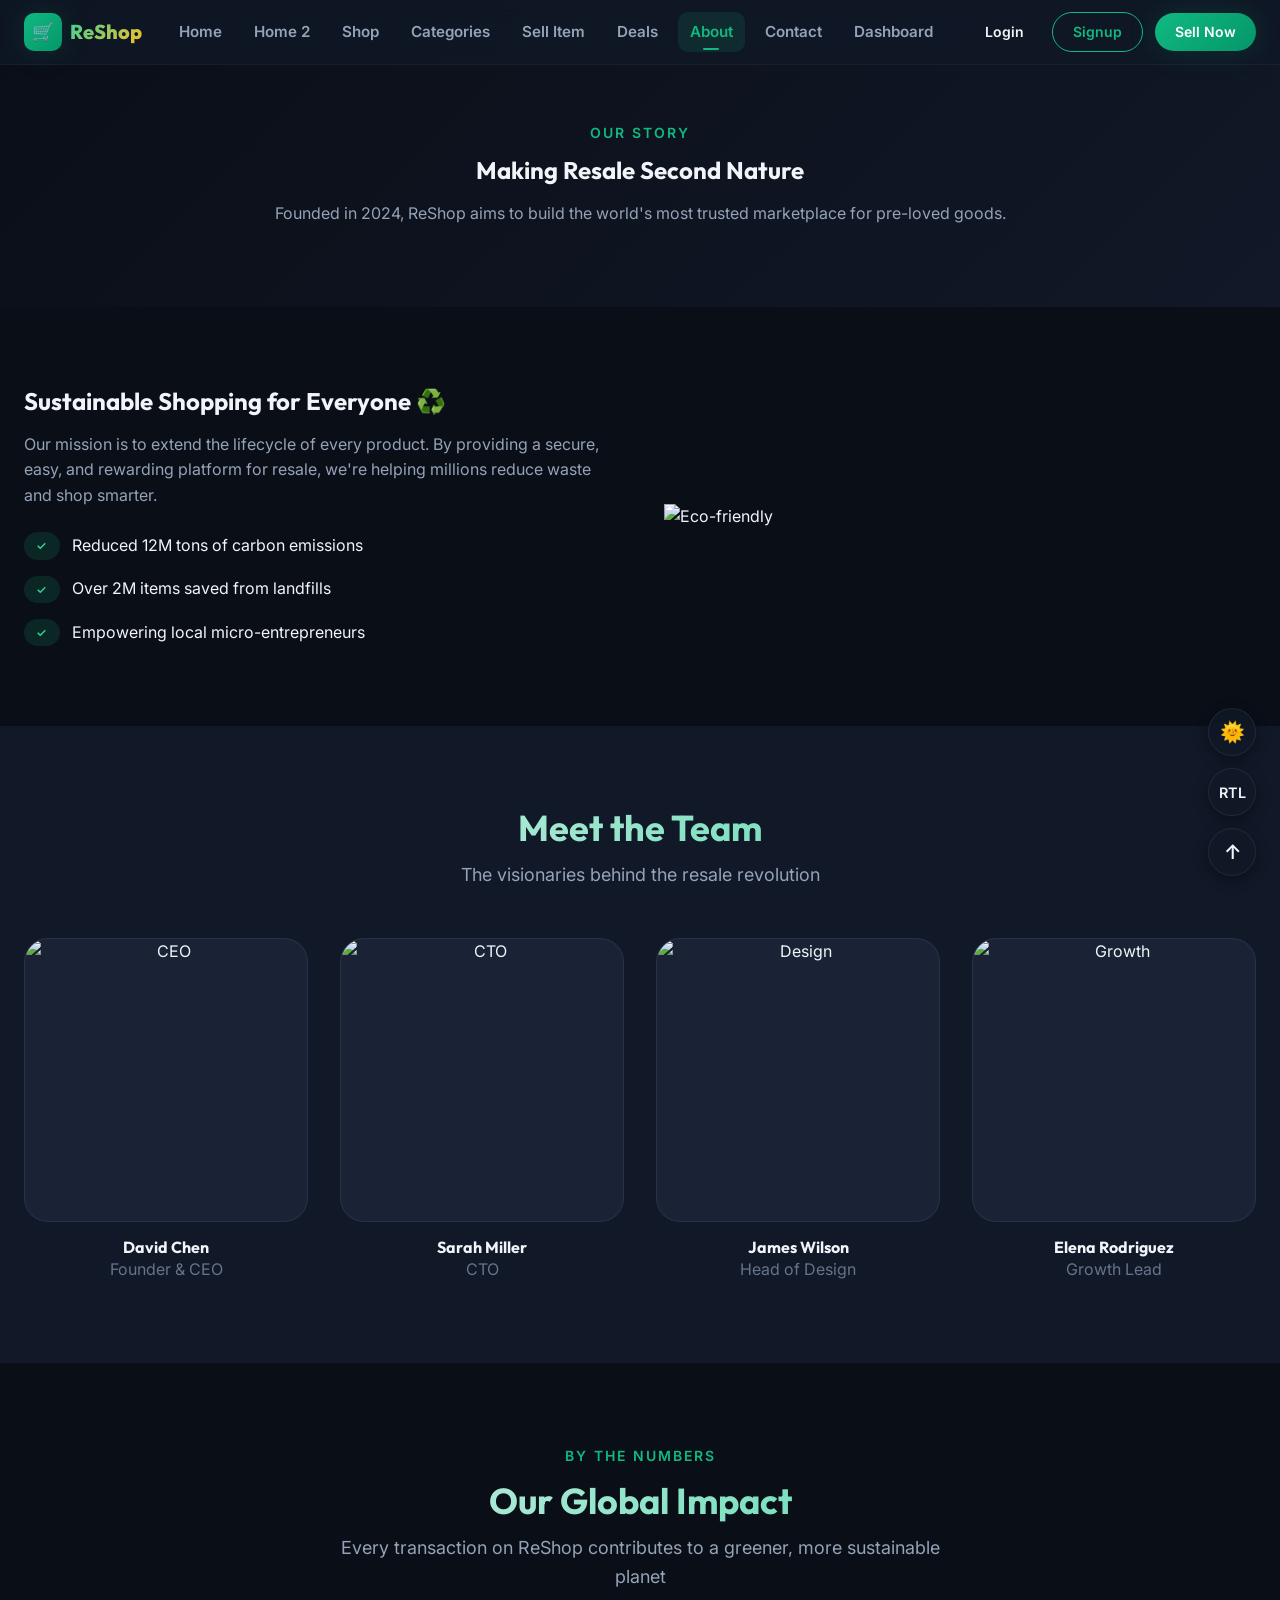
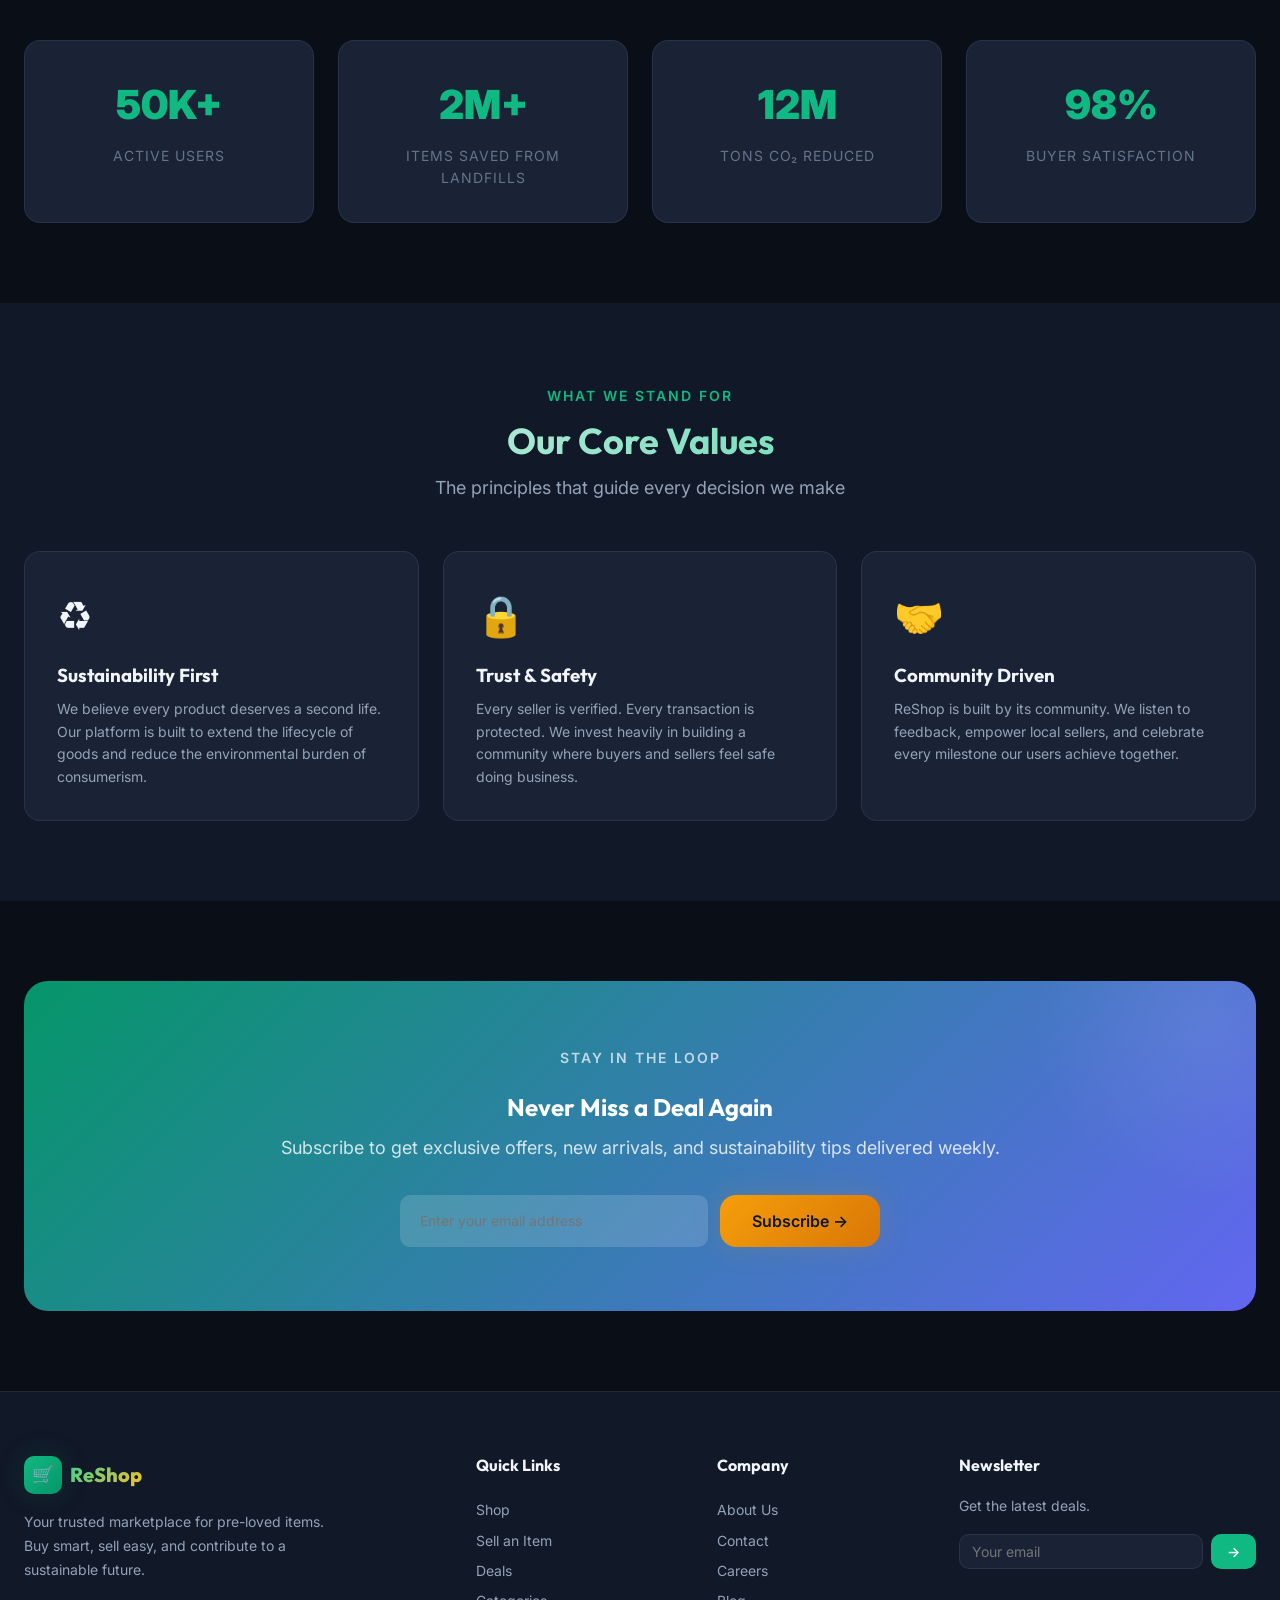
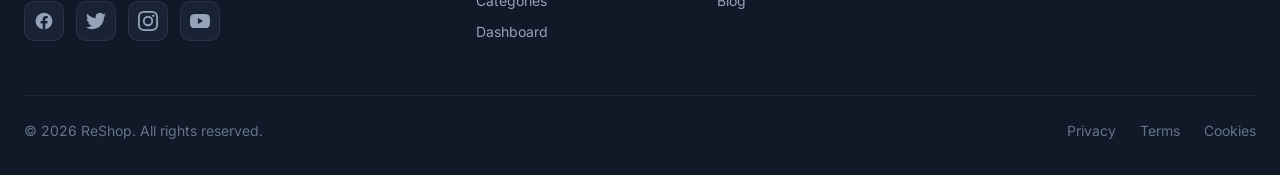
==== commit 6bd0dff9: "add the some change" ====
--- a/about.html
+++ b/about.html
@@ -74,11 +74,12 @@
         <a href="categories.html" class="nav-link">Categories</a>
         <a href="sell.html" class="nav-link">Sell Item</a>
         <a href="deals.html" class="nav-link">Deals</a>
-        <a href="dashboard.html" class="nav-link">Dashboard</a>
         <a href="about.html" class="nav-link active">About</a>
         <a href="contact.html" class="nav-link">Contact</a>
+        <a href="dashboard.html" class="nav-link">Dashboard</a>
       </div>
       <div class="nav-actions">
+        <a href="login.html" class="nav-btn-login">Login</a>
         <a href="signup.html" class="nav-btn-signup">Signup</a>
         <a href="sell.html" class="nav-cta">Sell Now</a>
       </div>
@@ -95,9 +96,10 @@
     <a href="categories.html" class="mobile-nav-link">Categories</a>
     <a href="sell.html" class="mobile-nav-link">Sell Item</a>
     <a href="deals.html" class="mobile-nav-link">Deals</a>
-    <a href="dashboard.html" class="mobile-nav-link">Dashboard</a>
     <a href="about.html" class="mobile-nav-link active">About</a>
     <a href="contact.html" class="mobile-nav-link">Contact</a>
+    <a href="dashboard.html" class="mobile-nav-link">Dashboard</a>
+    <a href="login.html" class="mobile-nav-link">Login</a>
     <a href="signup.html" class="mobile-nav-signup">Signup</a>
     <a href="sell.html" class="mobile-nav-cta">🚀 Sell Now</a>
   </div>
--- a/nav.css
+++ b/nav.css
@@ -10,14 +10,14 @@
   right: 0;
   z-index: 1000;
   padding: var(--space-3) 0;
-  background: rgba(10, 14, 23, 0.6);
+  background: var(--bg-glass);
   backdrop-filter: blur(20px);
   -webkit-backdrop-filter: blur(20px);
   border-bottom: 1px solid var(--border-light);
   transition: all var(--transition-base);
 }
 .navbar.scrolled {
-  background: rgba(10, 14, 23, 0.95);
+  background: var(--bg-glass);
   box-shadow: var(--shadow-md);
   padding: var(--space-2) 0;
 }
@@ -35,7 +35,7 @@
   font-family: var(--font-heading);
   font-size: var(--text-xl);
   font-weight: 800;
-  color: #ffffff;
+  color: var(--text-primary);
   text-decoration: none;
   flex-shrink: 0;
 }
@@ -67,7 +67,7 @@
   padding: var(--space-2) var(--space-3);
   font-size: 0.95rem;
   font-weight: 600;
-  color: rgba(241, 245, 249, 0.75);
+  color: var(--text-secondary);
   border-radius: var(--radius-md);
   transition: all var(--transition-fast);
   white-space: nowrap;
@@ -99,6 +99,19 @@
   align-items: center;
   gap: var(--space-3);
 }
+
+.nav-btn-login {
+  padding: var(--space-2) var(--space-4);
+  font-size: var(--text-sm);
+  font-weight: 600;
+  color: var(--text-primary);
+  transition: all var(--transition-fast);
+}
+
+.nav-btn-login:hover {
+  color: var(--accent-primary);
+}
+
 .nav-cta,
 .nav-btn-signup {
   padding: var(--space-2) var(--space-5);
@@ -145,7 +158,7 @@
   display: block;
   width: 100%;
   height: 2px;
-  background: #ffffff;
+  background: var(--text-primary);
   border-radius: 2px;
   transition: all var(--transition-base);
 }
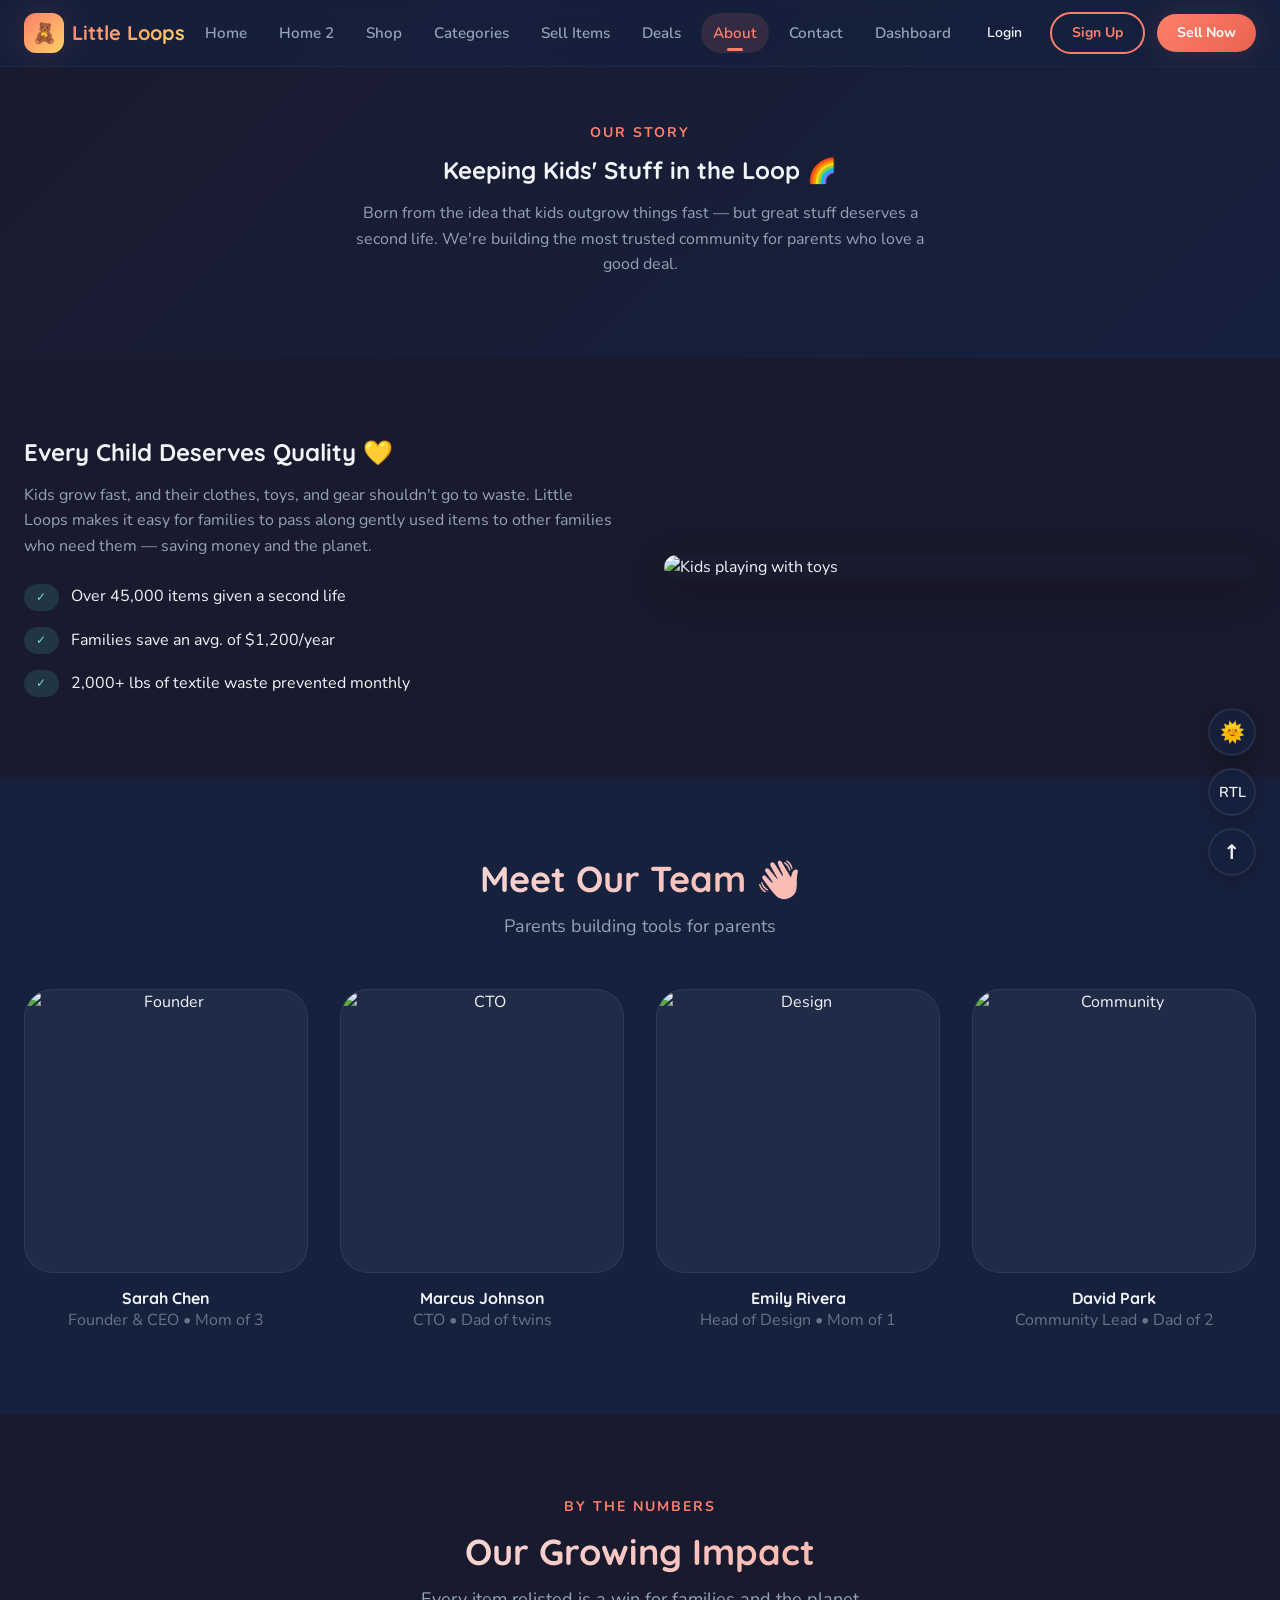
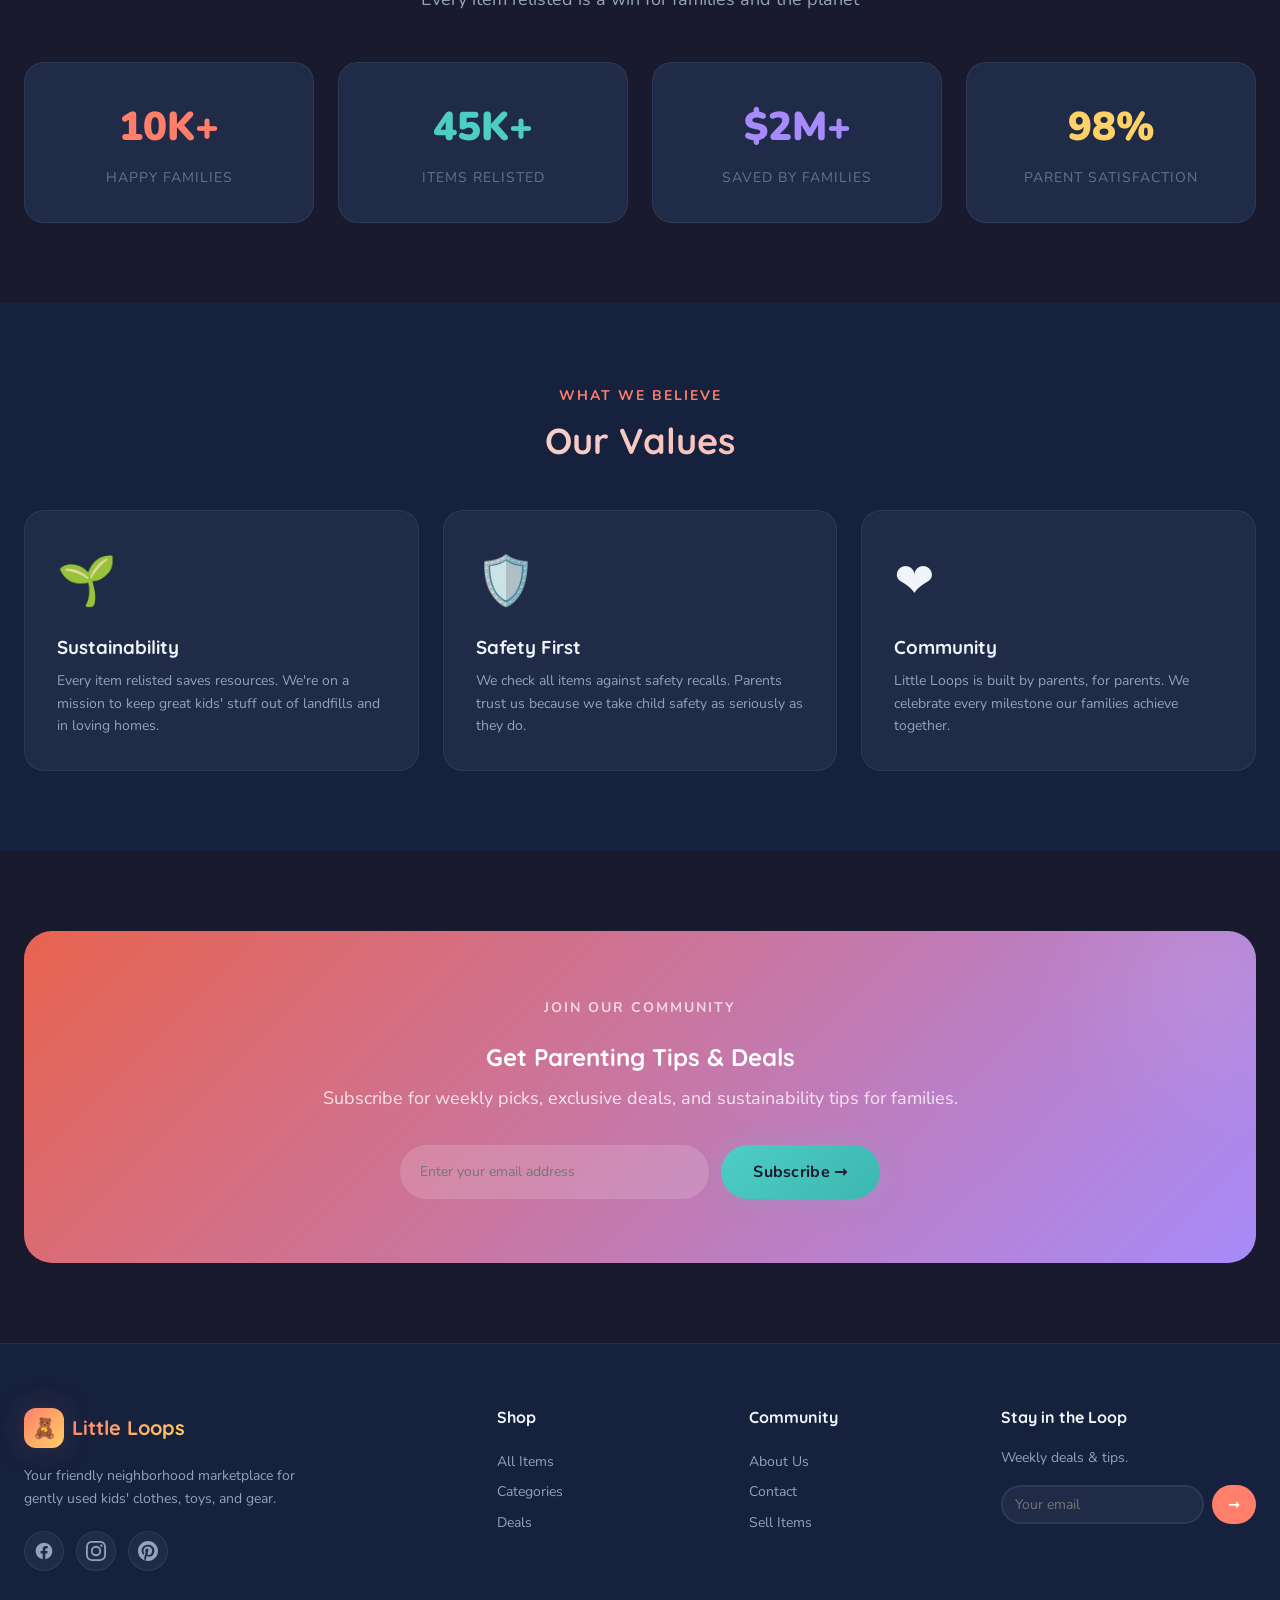
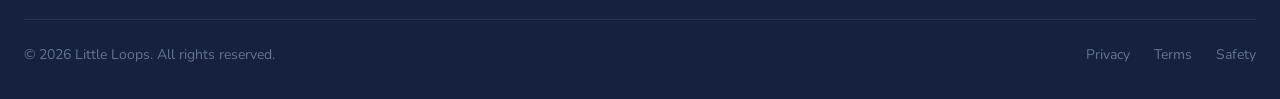
==== commit c429d74f: "add the images" ====
--- a/about.html
+++ b/about.html
@@ -3,76 +3,40 @@
 <head>
   <meta charset="UTF-8">
   <meta name="viewport" content="width=device-width, initial-scale=1.0">
-  <title>About ReShop — Our Mission & Story</title>
+  <title>About Little Loops — Our Story & Mission</title>
   <link rel="icon" type="image/png" href="favicon.png">
+  <meta name="description" content="Learn about Little Loops — a community-focused marketplace helping families buy and sell gently used kids' items while reducing waste.">
   <link rel="stylesheet" href="styles.css">
   <link rel="stylesheet" href="nav.css">
   <style>
-    .about-hero {
-      padding: 120px 0 80px;
-      background: linear-gradient(135deg, var(--bg-primary), var(--bg-secondary));
-      text-align: center;
-    }
-    .mission-section {
-      background: var(--bg-secondary);
-      padding: var(--space-20) 0;
-    }
-    .mission-grid {
-      display: grid;
-      grid-template-columns: 1fr 1fr;
-      gap: var(--space-12);
-      align-items: center;
-    }
-    .impact-grid {
-      display: grid;
-      grid-template-columns: repeat(4, 1fr);
-      gap: var(--space-6);
-      margin-top: var(--space-10);
-    }
-    .team-grid {
-      display: grid;
-      grid-template-columns: repeat(4, 1fr);
-      gap: var(--space-8);
-    }
-    .team-card {
-      text-align: center;
-    }
-    .team-img {
-      width: 100%;
-      aspect-ratio: 1;
-      border-radius: var(--radius-xl);
-      background: var(--bg-card);
-      margin-bottom: var(--space-4);
-      border: 1px solid var(--border-color);
-      overflow: hidden;
-    }
+    .about-hero { padding: 120px 0 80px; background: linear-gradient(135deg, var(--bg-primary), var(--bg-secondary)); text-align: center; }
+    .mission-grid { display: grid; grid-template-columns: 1fr 1fr; gap: var(--space-12); align-items: center; }
+    .impact-grid { display: grid; grid-template-columns: repeat(4, 1fr); gap: var(--space-6); margin-top: var(--space-10); }
+    .team-grid { display: grid; grid-template-columns: repeat(4, 1fr); gap: var(--space-8); }
+    .team-card { text-align: center; }
+    .team-img { width: 100%; aspect-ratio: 1; border-radius: var(--radius-xl); background: var(--bg-card); margin-bottom: var(--space-4); border: 1px solid var(--border-color); overflow: hidden; }
     .team-img img { width: 100%; height: 100%; object-fit: cover; }
-    
+    .value-emoji { font-size: 3rem; margin-bottom: var(--space-4); display: block; }
     @media (max-width: 768px) {
       .mission-grid { grid-template-columns: 1fr; text-align: center; }
-      .mission-grid .flex { align-items: center; justify-content: center; }
-      .mission-grid img { margin: 0 auto; }
       .team-grid { grid-template-columns: repeat(2, 1fr); }
       .impact-grid { grid-template-columns: repeat(2, 1fr); }
     }
     @media (max-width: 480px) {
-      .about-newsletter-form { flex-direction: column; }
-      .about-newsletter-form button { width: 100%; }
       .impact-grid { grid-template-columns: 1fr; }
     }
   </style>
 </head>
 <body>
-  <!-- Navbar -->
   <nav class="navbar scrolled" id="navbar">
     <div class="container">
-      <a href="index.html" class="nav-logo"><div class="nav-logo-icon">🛒</div><span>ReShop</span></a>
+      <a href="index.html" class="nav-logo"><div class="nav-logo-icon">🧸</div><span>Little Loops</span></a>
       <div class="nav-links">
         <a href="index.html" class="nav-link">Home</a>
         <a href="home2.html" class="nav-link">Home 2</a>
         <a href="shop.html" class="nav-link">Shop</a>
         <a href="categories.html" class="nav-link">Categories</a>
-        <a href="sell.html" class="nav-link">Sell Item</a>
+        <a href="sell.html" class="nav-link">Sell Items</a>
         <a href="deals.html" class="nav-link">Deals</a>
         <a href="about.html" class="nav-link active">About</a>
         <a href="contact.html" class="nav-link">Contact</a>
@@ -80,230 +44,169 @@
       </div>
       <div class="nav-actions">
         <a href="login.html" class="nav-btn-login">Login</a>
-        <a href="signup.html" class="nav-btn-signup">Signup</a>
+        <a href="signup.html" class="nav-btn-signup">Sign Up</a>
         <a href="sell.html" class="nav-cta">Sell Now</a>
       </div>
       <div class="hamburger" id="hamburger" aria-label="Menu"><span></span><span></span><span></span></div>
     </div>
   </nav>
-
-  <!-- Mobile Nav -->
   <div class="mobile-nav-overlay" id="mobileOverlay"></div>
   <div class="mobile-nav" id="mobileNav">
     <a href="index.html" class="mobile-nav-link">Home</a>
     <a href="home2.html" class="mobile-nav-link">Home 2</a>
     <a href="shop.html" class="mobile-nav-link">Shop</a>
     <a href="categories.html" class="mobile-nav-link">Categories</a>
-    <a href="sell.html" class="mobile-nav-link">Sell Item</a>
+    <a href="sell.html" class="mobile-nav-link">Sell Items</a>
     <a href="deals.html" class="mobile-nav-link">Deals</a>
     <a href="about.html" class="mobile-nav-link active">About</a>
     <a href="contact.html" class="mobile-nav-link">Contact</a>
     <a href="dashboard.html" class="mobile-nav-link">Dashboard</a>
     <a href="login.html" class="mobile-nav-link">Login</a>
-    <a href="signup.html" class="mobile-nav-signup">Signup</a>
-    <a href="sell.html" class="mobile-nav-cta">🚀 Sell Now</a>
+    <a href="signup.html" class="mobile-nav-signup">Sign Up</a>
+    <a href="sell.html" class="mobile-nav-cta">🧸 Sell Now</a>
   </div>
 
   <section class="about-hero">
     <div class="container">
       <span class="section-label">Our Story</span>
-      <h1>Making Resale Second Nature</h1>
-      <p class="text-secondary mt-4 max-w-600 mx-auto">Founded in 2024, ReShop aims to build the world's most trusted marketplace for pre-loved goods.</p>
+      <h1>Keeping Kids' Stuff in the Loop 🌈</h1>
+      <p class="text-secondary mt-4" style="max-width:600px; margin:var(--space-4) auto 0;">Born from the idea that kids outgrow things fast — but great stuff deserves a second life. We're building the most trusted community for parents who love a good deal.</p>
     </div>
   </section>
 
   <section class="section">
     <div class="container mission-grid">
       <div data-animate="slide-left">
-        <h2 class="mb-4">Sustainable Shopping for Everyone ♻️</h2>
-        <p class="text-secondary mb-6">Our mission is to extend the lifecycle of every product. By providing a secure, easy, and rewarding platform for resale, we're helping millions reduce waste and shop smarter.</p>
+        <h2 class="mb-4">Every Child Deserves Quality 💛</h2>
+        <p class="text-secondary mb-6">Kids grow fast, and their clothes, toys, and gear shouldn't go to waste. Little Loops makes it easy for families to pass along gently used items to other families who need them — saving money and the planet.</p>
         <div class="flex flex-col gap-4">
-          <div class="flex items-center gap-3">
-            <span class="badge badge-success">✓</span>
-            <span>Reduced 12M tons of carbon emissions</span>
-          </div>
-          <div class="flex items-center gap-3">
-            <span class="badge badge-success">✓</span>
-            <span>Over 2M items saved from landfills</span>
-          </div>
-          <div class="flex items-center gap-3">
-            <span class="badge badge-success">✓</span>
-            <span>Empowering local micro-entrepreneurs</span>
-          </div>
+          <div class="flex items-center gap-3"><span class="badge badge-success">✓</span><span>Over 45,000 items given a second life</span></div>
+          <div class="flex items-center gap-3"><span class="badge badge-success">✓</span><span>Families save an avg. of $1,200/year</span></div>
+          <div class="flex items-center gap-3"><span class="badge badge-success">✓</span><span>2,000+ lbs of textile waste prevented monthly</span></div>
         </div>
       </div>
       <div data-animate="slide-right">
-        <img src="https://images.unsplash.com/photo-1542601906990-b4d3fb778b09?w=600&h=400&fit=crop" alt="Eco-friendly" class="rounded-xl shadow-lg">
+        <img src="https://i.pinimg.com/1200x/ef/a8/57/efa857ee73b26862a3aeddfdeadc2689.jpg" alt="Kids playing with toys" style="border-radius: var(--radius-xl); box-shadow: var(--shadow-lg);">
       </div>
     </div>
   </section>
 
   <section class="section" style="background:var(--bg-secondary)">
     <div class="container">
-      <div class="section-header">
-        <h2>Meet the Team</h2>
-        <p>The visionaries behind the resale revolution</p>
-      </div>
+      <div class="section-header"><h2>Meet Our Team 👋</h2><p>Parents building tools for parents</p></div>
       <div class="team-grid stagger">
         <div class="team-card" data-animate="fade-in-up">
-          <div class="team-img"><img src="https://images.unsplash.com/photo-1560250097-0b93528c311a?w=300&h=300&fit=crop" alt="CEO"></div>
-          <h4>David Chen</h4>
-          <p class="text-xs text-muted">Founder & CEO</p>
-        </div>
-        <div class="team-card" data-animate="fade-in-up">
-          <div class="team-img"><img src="https://images.unsplash.com/photo-1573496359142-b8d87734a5a2?w=300&h=300&fit=crop" alt="CTO"></div>
-          <h4>Sarah Miller</h4>
-          <p class="text-xs text-muted">CTO</p>
-        </div>
-        <div class="team-card" data-animate="fade-in-up">
-          <div class="team-img"><img src="https://images.unsplash.com/photo-1519085360753-af0119f7cbe7?w=300&h=300&fit=crop" alt="Design"></div>
-          <h4>James Wilson</h4>
-          <p class="text-xs text-muted">Head of Design</p>
-        </div>
-        <div class="team-card" data-animate="fade-in-up">
-          <div class="team-img"><img src="https://images.unsplash.com/photo-1580489944761-15a19d654956?w=300&h=300&fit=crop" alt="Growth"></div>
-          <h4>Elena Rodriguez</h4>
-          <p class="text-xs text-muted">Growth Lead</p>
-        </div>
-      </div>
-    </div>
-  </section>
-
-  <!-- Impact Stats Section -->
+          <div class="team-img"><img src="https://images.unsplash.com/photo-1580489944761-15a19d654956?w=300&h=300&fit=crop" alt="Founder"></div>
+          <h4>Sarah Chen</h4>
+          <p class="text-xs text-muted">Founder & CEO • Mom of 3</p>
+        </div>
+        <div class="team-card" data-animate="fade-in-up">
+          <div class="team-img"><img src="https://images.unsplash.com/photo-1519085360753-af0119f7cbe7?w=300&h=300&fit=crop" alt="CTO"></div>
+          <h4>Marcus Johnson</h4>
+          <p class="text-xs text-muted">CTO • Dad of twins</p>
+        </div>
+        <div class="team-card" data-animate="fade-in-up">
+          <div class="team-img"><img src="https://images.unsplash.com/photo-1573496359142-b8d87734a5a2?w=300&h=300&fit=crop" alt="Design"></div>
+          <h4>Emily Rivera</h4>
+          <p class="text-xs text-muted">Head of Design • Mom of 1</p>
+        </div>
+        <div class="team-card" data-animate="fade-in-up">
+          <div class="team-img"><img src="https://images.unsplash.com/photo-1560250097-0b93528c311a?w=300&h=300&fit=crop" alt="Community"></div>
+          <h4>David Park</h4>
+          <p class="text-xs text-muted">Community Lead • Dad of 2</p>
+        </div>
+      </div>
+    </div>
+  </section>
+
   <section class="section">
     <div class="container">
       <div class="section-header" data-animate="fade-in-up">
         <span class="section-label">By the Numbers</span>
-        <h2>Our Global Impact</h2>
-        <p>Every transaction on ReShop contributes to a greener, more sustainable planet</p>
+        <h2>Our Growing Impact</h2>
+        <p>Every item relisted is a win for families and the planet</p>
       </div>
       <div class="impact-grid stagger">
         <div class="card p-8 text-center" data-animate="fade-in-up">
-          <div style="font-size:2.5rem; font-weight:900; color:var(--accent-primary); margin-bottom:var(--space-2);">50K+</div>
-          <div style="font-size:var(--text-sm); color:var(--text-muted); text-transform:uppercase; letter-spacing:1px;">Active Users</div>
-        </div>
-        <div class="card p-8 text-center" data-animate="fade-in-up">
-          <div style="font-size:2.5rem; font-weight:900; color:var(--accent-primary); margin-bottom:var(--space-2);">2M+</div>
-          <div style="font-size:var(--text-sm); color:var(--text-muted); text-transform:uppercase; letter-spacing:1px;">Items Saved from Landfills</div>
-        </div>
-        <div class="card p-8 text-center" data-animate="fade-in-up">
-          <div style="font-size:2.5rem; font-weight:900; color:var(--accent-primary); margin-bottom:var(--space-2);">12M</div>
-          <div style="font-size:var(--text-sm); color:var(--text-muted); text-transform:uppercase; letter-spacing:1px;">Tons CO₂ Reduced</div>
-        </div>
-        <div class="card p-8 text-center" data-animate="fade-in-up">
-          <div style="font-size:2.5rem; font-weight:900; color:var(--accent-primary); margin-bottom:var(--space-2);">98%</div>
-          <div style="font-size:var(--text-sm); color:var(--text-muted); text-transform:uppercase; letter-spacing:1px;">Buyer Satisfaction</div>
-        </div>
-      </div>
-    </div>
-  </section>
-
-  <!-- Company Values Section -->
+          <div style="font-size:2.5rem; font-weight:900; color:var(--accent-primary); margin-bottom:var(--space-2);">10K+</div>
+          <div style="font-size:var(--text-sm); color:var(--text-muted); text-transform:uppercase; letter-spacing:1px;">Happy Families</div>
+        </div>
+        <div class="card p-8 text-center" data-animate="fade-in-up">
+          <div style="font-size:2.5rem; font-weight:900; color:var(--accent-secondary); margin-bottom:var(--space-2);">45K+</div>
+          <div style="font-size:var(--text-sm); color:var(--text-muted); text-transform:uppercase; letter-spacing:1px;">Items Relisted</div>
+        </div>
+        <div class="card p-8 text-center" data-animate="fade-in-up">
+          <div style="font-size:2.5rem; font-weight:900; color:var(--accent-tertiary); margin-bottom:var(--space-2);">$2M+</div>
+          <div style="font-size:var(--text-sm); color:var(--text-muted); text-transform:uppercase; letter-spacing:1px;">Saved by Families</div>
+        </div>
+        <div class="card p-8 text-center" data-animate="fade-in-up">
+          <div style="font-size:2.5rem; font-weight:900; color:var(--accent-warm); margin-bottom:var(--space-2);">98%</div>
+          <div style="font-size:var(--text-sm); color:var(--text-muted); text-transform:uppercase; letter-spacing:1px;">Parent Satisfaction</div>
+        </div>
+      </div>
+    </div>
+  </section>
+
   <section class="section" style="background:var(--bg-secondary);">
     <div class="container">
       <div class="section-header" data-animate="fade-in-up">
-        <span class="section-label">What We Stand For</span>
-        <h2>Our Core Values</h2>
-        <p>The principles that guide every decision we make</p>
+        <span class="section-label">What We Believe</span>
+        <h2>Our Values</h2>
       </div>
       <div class="grid grid-3 stagger mt-10">
         <div class="card p-8" data-animate="fade-in-up">
-          <div style="font-size:2.5rem; margin-bottom:var(--space-4);">♻️</div>
-          <h3 style="margin-bottom:var(--space-3);">Sustainability First</h3>
-          <p class="text-secondary text-sm">We believe every product deserves a second life. Our platform is built to extend the lifecycle of goods and reduce the environmental burden of consumerism.</p>
+          <span class="value-emoji">🌱</span>
+          <h3 style="margin-bottom:var(--space-3);">Sustainability</h3>
+          <p class="text-secondary text-sm">Every item relisted saves resources. We're on a mission to keep great kids' stuff out of landfills and in loving homes.</p>
         </div>
         <div class="card p-8" data-animate="fade-in-up">
-          <div style="font-size:2.5rem; margin-bottom:var(--space-4);">🔒</div>
-          <h3 style="margin-bottom:var(--space-3);">Trust & Safety</h3>
-          <p class="text-secondary text-sm">Every seller is verified. Every transaction is protected. We invest heavily in building a community where buyers and sellers feel safe doing business.</p>
+          <span class="value-emoji">🛡️</span>
+          <h3 style="margin-bottom:var(--space-3);">Safety First</h3>
+          <p class="text-secondary text-sm">We check all items against safety recalls. Parents trust us because we take child safety as seriously as they do.</p>
         </div>
         <div class="card p-8" data-animate="fade-in-up">
-          <div style="font-size:2.5rem; margin-bottom:var(--space-4);">🤝</div>
-          <h3 style="margin-bottom:var(--space-3);">Community Driven</h3>
-          <p class="text-secondary text-sm">ReShop is built by its community. We listen to feedback, empower local sellers, and celebrate every milestone our users achieve together.</p>
-        </div>
-      </div>
-    </div>
-  </section>
-
-  <!-- Newsletter CTA Section -->
+          <span class="value-emoji">❤️</span>
+          <h3 style="margin-bottom:var(--space-3);">Community</h3>
+          <p class="text-secondary text-sm">Little Loops is built by parents, for parents. We celebrate every milestone our families achieve together.</p>
+        </div>
+      </div>
+    </div>
+  </section>
+
   <section class="section">
     <div class="container">
       <div style="background:linear-gradient(135deg,var(--accent-primary-dark),var(--accent-tertiary)); border-radius:var(--radius-xl); padding:var(--space-16) var(--space-8); text-align:center; position:relative; overflow:hidden;" data-animate="scale-in">
         <div style="position:absolute;top:-40%;right:-10%;width:350px;height:350px;background:radial-gradient(circle,rgba(255,255,255,0.08),transparent 70%);border-radius:50%;pointer-events:none;"></div>
-        <span class="section-label" style="color:rgba(255,255,255,0.7);">Stay in the Loop</span>
-        <h2 style="color:#fff; -webkit-text-fill-color:#fff; margin:var(--space-3) 0;">Never Miss a Deal Again</h2>
-        <p style="color:rgba(255,255,255,0.8); margin-bottom:var(--space-8); font-size:var(--text-lg);">Subscribe to get exclusive offers, new arrivals, and sustainability tips delivered weekly.</p>
-        <form onsubmit="alert('Subscribed!'); return false;" class="about-newsletter-form" style="display:flex; gap:var(--space-3); max-width:480px; margin:0 auto;">
-          <input type="email" placeholder="Enter your email address" style="flex:1; padding:var(--space-4) var(--space-5); border-radius:var(--radius-md); border:none; background:rgba(255,255,255,0.15); color:#fff; font-size:var(--text-sm); outline:none;" required>
-          <button type="submit" class="btn btn-secondary btn-lg" style="white-space:nowrap;">Subscribe →</button>
+        <span class="section-label" style="color:rgba(255,255,255,0.7);">Join Our Community</span>
+        <h2 style="color:#fff; -webkit-text-fill-color:#fff; margin:var(--space-3) 0;">Get Parenting Tips & Deals</h2>
+        <p style="color:rgba(255,255,255,0.8); margin-bottom:var(--space-8); font-size:var(--text-lg);">Subscribe for weekly picks, exclusive deals, and sustainability tips for families.</p>
+        <form onsubmit="alert('Subscribed!'); return false;" style="display:flex; gap:var(--space-3); max-width:480px; margin:0 auto; flex-wrap:wrap;">
+          <input type="email" placeholder="Enter your email address" style="flex:1; min-width:200px; padding:var(--space-4) var(--space-5); border-radius:var(--radius-full); border:none; background:rgba(255,255,255,0.15); color:#fff; font-size:var(--text-sm); outline:none;" required>
+          <button type="submit" class="btn btn-secondary btn-lg">Subscribe →</button>
         </form>
       </div>
     </div>
   </section>
 
-  <!-- Footer -->
   <footer class="footer">
     <div class="container">
       <div class="footer-grid">
         <div class="footer-brand">
-          <a href="index.html" class="nav-logo">
-            <div class="nav-logo-icon">🛒</div>
-            <span>ReShop</span>
-          </a>
-          <p>Your trusted marketplace for pre-loved items. Buy smart, sell easy, and contribute to a sustainable future.</p>
+          <a href="index.html" class="nav-logo"><div class="nav-logo-icon">🧸</div><span>Little Loops</span></a>
+          <p>Your friendly neighborhood marketplace for gently used kids' clothes, toys, and gear.</p>
           <div class="footer-social">
-            <a href="#" aria-label="Facebook">
-              <svg width="20" height="20" fill="currentColor" viewBox="0 0 24 24"><path d="M22 12c0-5.523-4.477-10-10-10S2 6.477 2 12c0 4.991 3.657 9.128 8.438 9.878v-6.987h-2.54V12h2.54V9.797c0-2.506 1.492-3.89 3.777-3.89 1.094 0 2.238.195 2.238.195v2.46h-1.26c-1.243 0-1.63.771-1.63 1.562V12h2.773l-.443 2.89h-2.33v6.988C18.343 21.128 22 16.991 22 12z"/></svg>
-            </a>
-            <a href="#" aria-label="Twitter">
-              <svg width="20" height="20" fill="currentColor" viewBox="0 0 24 24"><path d="M23.953 4.57a10 10 0 01-2.825.775 4.958 4.958 0 002.163-2.723c-.951.555-2.005.959-3.127 1.184a4.92 4.92 0 00-8.384 4.482C7.69 8.095 4.067 6.13 1.64 3.162a4.822 4.822 0 00-.666 2.475c0 1.71.87 3.213 2.188 4.096a4.904 4.904 0 01-2.228-.616v.06a4.923 4.923 0 003.946 4.827 4.996 4.996 0 01-2.212.085 4.936 4.936 0 004.604 3.417 9.867 9.867 0 01-6.102 2.105c-.39 0-.779-.023-1.17-.067a13.995 13.995 0 007.557 2.209c9.053 0 13.998-7.496 13.998-13.985 0-.21 0-.42-.015-.63A9.935 9.935 0 0024 4.59z"/></svg>
-            </a>
-            <a href="#" aria-label="Instagram">
-              <svg width="20" height="20" fill="currentColor" viewBox="0 0 24 24"><path d="M12 2.163c3.204 0 3.584.012 4.85.07 3.252.148 4.771 1.691 4.919 4.919.058 1.265.069 1.645.069 4.849 0 3.205-.012 3.584-.069 4.849-.149 3.225-1.664 4.771-4.919 4.919-1.266.058-1.644.07-4.85.07-3.204 0-3.584-.012-4.849-.07-3.26-.149-4.771-1.699-4.919-4.92-.058-1.265-.07-1.644-.07-4.849 0-3.204.013-3.583.07-4.849.149-3.227 1.664-4.771 4.919-4.919 1.266-.057 1.645-.069 4.849-.069zM12 0C8.741 0 8.333.014 7.053.072 2.695.272.273 2.69.073 7.052.014 8.333 0 8.741 0 12c0 3.259.014 3.668.072 4.948.2 4.358 2.618 6.78 6.98 6.98C8.333 23.986 8.741 24 12 24c3.259 0 3.668-.014 4.948-.072 4.354-.2 6.782-2.618 6.979-6.98.059-1.28.073-1.689.073-4.948 0-3.259-.014-3.667-.072-4.947-.196-4.354-2.617-6.78-6.979-6.98C15.668.014 15.259 0 12 0zm0 5.838a6.162 6.162 0 100 12.324 6.162 6.162 0 000-12.324zM12 16a4 4 0 110-8 4 4 0 010 8zm6.406-11.845a1.44 1.44 0 100 2.881 1.44 1.44 0 000-2.881z"/></svg>
-            </a>
-            <a href="#" aria-label="YouTube">
-              <svg width="20" height="20" fill="currentColor" viewBox="0 0 24 24"><path d="M23.498 6.186a3.016 3.016 0 0 0-2.122-2.136C19.505 3.545 12 3.545 12 3.545s-7.505 0-9.377.505A3.017 3.017 0 0 0 .502 6.186C0 8.07 0 12 0 12s0 3.93.502 5.814a3.016 3.016 0 0 0 2.122 2.136c1.871.505 9.376.505 9.376.505s7.505 0 9.377-.505a3.015 3.015 0 0 0 2.122-2.136C24 15.93 24 12 24 12s0-3.93-.502-5.814zM9.545 15.568V8.432L15.818 12l-6.273 3.568z"/></svg>
-            </a>
+            <a href="#" aria-label="Facebook"><svg width="20" height="20" fill="currentColor" viewBox="0 0 24 24"><path d="M22 12c0-5.523-4.477-10-10-10S2 6.477 2 12c0 4.991 3.657 9.128 8.438 9.878v-6.987h-2.54V12h2.54V9.797c0-2.506 1.492-3.89 3.777-3.89 1.094 0 2.238.195 2.238.195v2.46h-1.26c-1.243 0-1.63.771-1.63 1.562V12h2.773l-.443 2.89h-2.33v6.988C18.343 21.128 22 16.991 22 12z"/></svg></a>
+            <a href="#" aria-label="Instagram"><svg width="20" height="20" fill="currentColor" viewBox="0 0 24 24"><path d="M12 2.163c3.204 0 3.584.012 4.85.07 3.252.148 4.771 1.691 4.919 4.919.058 1.265.069 1.645.069 4.849 0 3.205-.012 3.584-.069 4.849-.149 3.225-1.664 4.771-4.919 4.919-1.266.058-1.644.07-4.85.07-3.204 0-3.584-.012-4.849-.07-3.26-.149-4.771-1.699-4.919-4.92-.058-1.265-.07-1.644-.07-4.849 0-3.204.013-3.583.07-4.849.149-3.227 1.664-4.771 4.919-4.919 1.266-.057 1.645-.069 4.849-.069zM12 0C8.741 0 8.333.014 7.053.072 2.695.272.273 2.69.073 7.052.014 8.333 0 8.741 0 12c0 3.259.014 3.668.072 4.948.2 4.358 2.618 6.78 6.98 6.98C8.333 23.986 8.741 24 12 24c3.259 0 3.668-.014 4.948-.072 4.354-.2 6.782-2.618 6.979-6.98.059-1.28.073-1.689.073-4.948 0-3.259-.014-3.667-.072-4.947-.196-4.354-2.617-6.78-6.979-6.98C15.668.014 15.259 0 12 0zm0 5.838a6.162 6.162 0 100 12.324 6.162 6.162 0 000-12.324zM12 16a4 4 0 110-8 4 4 0 010 8zm6.406-11.845a1.44 1.44 0 100 2.881 1.44 1.44 0 000-2.881z"/></svg></a>
+            <a href="#" aria-label="Pinterest"><svg width="20" height="20" fill="currentColor" viewBox="0 0 24 24"><path d="M12 0C5.373 0 0 5.372 0 12c0 5.084 3.163 9.426 7.627 11.174-.105-.949-.2-2.405.042-3.441.218-.937 1.407-5.965 1.407-5.965s-.359-.719-.359-1.782c0-1.668.967-2.914 2.171-2.914 1.023 0 1.518.769 1.518 1.69 0 1.029-.655 2.568-.994 3.995-.283 1.194.599 2.169 1.777 2.169 2.133 0 3.772-2.249 3.772-5.495 0-2.873-2.064-4.882-5.012-4.882-3.414 0-5.418 2.561-5.418 5.207 0 1.031.397 2.138.893 2.738a.36.36 0 01.083.345l-.333 1.36c-.053.22-.174.267-.402.161-1.499-.698-2.436-2.889-2.436-4.649 0-3.785 2.75-7.262 7.929-7.262 4.163 0 7.398 2.967 7.398 6.931 0 4.136-2.607 7.464-6.227 7.464-1.216 0-2.359-.631-2.75-1.378l-.748 2.853c-.271 1.043-1.002 2.35-1.492 3.146C9.57 23.812 10.763 24 12 24c6.627 0 12-5.373 12-12 0-6.628-5.373-12-12-12z"/></svg></a>
           </div>
         </div>
-        <div>
-          <h4 class="footer-heading">Quick Links</h4>
-          <a href="shop.html" class="footer-link">Shop</a>
-          <a href="sell.html" class="footer-link">Sell an Item</a>
-          <a href="deals.html" class="footer-link">Deals</a>
-          <a href="categories.html" class="footer-link">Categories</a>
-          <a href="dashboard.html" class="footer-link">Dashboard</a>
-        </div>
-        <div>
-          <h4 class="footer-heading">Company</h4>
-          <a href="about.html" class="footer-link">About Us</a>
-          <a href="contact.html" class="footer-link">Contact</a>
-          <a href="#" class="footer-link">Careers</a>
-          <a href="#" class="footer-link">Blog</a>
-        </div>
-        <div>
-          <h4 class="footer-heading">Newsletter</h4>
-          <p style="font-size: var(--text-sm); color: var(--text-secondary); margin-bottom: var(--space-4);">Get the latest deals.</p>
-          <div class="footer-newsletter">
-            <form class="footer-newsletter-form" onsubmit="event.preventDefault();">
-              <input type="email" placeholder="Your email" aria-label="Email">
-              <button type="submit">→</button>
-            </form>
-          </div>
-        </div>
-      </div>
-      <div class="footer-bottom">
-        <span>© 2026 ReShop. All rights reserved.</span>
-        <div class="footer-bottom-links">
-          <a href="#">Privacy</a>
-          <a href="#">Terms</a>
-          <a href="#">Cookies</a>
-        </div>
-      </div>
+        <div><h4 class="footer-heading">Shop</h4><a href="shop.html" class="footer-link">All Items</a><a href="categories.html" class="footer-link">Categories</a><a href="deals.html" class="footer-link">Deals</a></div>
+        <div><h4 class="footer-heading">Community</h4><a href="about.html" class="footer-link">About Us</a><a href="contact.html" class="footer-link">Contact</a><a href="sell.html" class="footer-link">Sell Items</a></div>
+        <div><h4 class="footer-heading">Stay in the Loop</h4><p style="font-size:var(--text-sm); color:var(--text-secondary); margin-bottom:var(--space-4);">Weekly deals & tips.</p><div class="footer-newsletter"><form class="footer-newsletter-form" onsubmit="event.preventDefault();"><input type="email" placeholder="Your email" aria-label="Email"><button type="submit">→</button></form></div></div>
+      </div>
+      <div class="footer-bottom"><span>© 2026 Little Loops. All rights reserved.</span><div class="footer-bottom-links"><a href="#">Privacy</a><a href="#">Terms</a><a href="#">Safety</a></div></div>
     </div>
   </footer>
-
   <script src="nav.js"></script>
 </body>
 </html>
--- a/styles.css
+++ b/styles.css
@@ -1,50 +1,55 @@
 /* ============================================
-   RESALE SHOP — Global Design System
+   LITTLE LOOPS — Children's Consignment
+   Global Design System
    ============================================ */
 
-@import url('https://fonts.googleapis.com/css2?family=Inter:wght@300;400;500;600;700;800;900&family=Outfit:wght@400;500;600;700;800&display=swap');
+@import url('https://fonts.googleapis.com/css2?family=Nunito:wght@400;500;600;700;800;900&family=Quicksand:wght@400;500;600;700&display=swap');
 
 /* ---------- CSS Variables ---------- */
 :root {
-  /* Colors — Dark Premium Theme */
-  --bg-primary: #0a0e17;
-  --bg-secondary: #111827;
-  --bg-card: #1a2236;
-  --bg-card-hover: #1f2a40;
-  --bg-glass: rgba(17, 24, 39, 0.75);
-  --bg-glass-light: rgba(26, 34, 54, 0.6);
-
-  --accent-primary: #10b981;
-  --accent-primary-light: #34d399;
-  --accent-primary-dark: #059669;
-  --accent-secondary: #f59e0b;
-  --accent-secondary-light: #fbbf24;
-  --accent-tertiary: #6366f1;
-  --accent-tertiary-light: #818cf8;
+  /* Colors — Warm Kids Theme */
+  --bg-primary: #1a1a2e;
+  --bg-secondary: #16213e;
+  --bg-card: #1f2b47;
+  --bg-card-hover: #263352;
+  --bg-glass: rgba(22, 33, 62, 0.8);
+  --bg-glass-light: rgba(31, 43, 71, 0.6);
+
+  --accent-primary: #FF7F6B;
+  --accent-primary-light: #FF9A8B;
+  --accent-primary-dark: #E8634F;
+  --accent-secondary: #4ECDC4;
+  --accent-secondary-light: #72DDD6;
+  --accent-secondary-dark: #3BB8B0;
+  --accent-tertiary: #A78BFA;
+  --accent-tertiary-light: #C4B1FC;
+  --accent-warm: #FFD166;
+  --accent-warm-light: #FFDC85;
+  --accent-pink: #F9A8D4;
 
   --text-primary: #f1f5f9;
   --text-secondary: #94a3b8;
   --text-muted: #64748b;
-  --text-inverse: #0f172a;
+  --text-inverse: #1a1a2e;
 
   --border-color: rgba(148, 163, 184, 0.12);
   --border-light: rgba(148, 163, 184, 0.06);
 
   --danger: #ef4444;
-  --success: #10b981;
-  --warning: #f59e0b;
-  --info: #3b82f6;
+  --success: #4ECDC4;
+  --warning: #FFD166;
+  --info: #60a5fa;
 
   /* Shadows */
-  --shadow-sm: 0 1px 2px rgba(0,0,0,0.3);
-  --shadow-md: 0 4px 14px rgba(0,0,0,0.35);
-  --shadow-lg: 0 10px 40px rgba(0,0,0,0.4);
-  --shadow-glow: 0 0 30px rgba(16,185,129,0.15);
-  --shadow-glow-gold: 0 0 30px rgba(245,158,11,0.15);
+  --shadow-sm: 0 1px 3px rgba(0,0,0,0.2);
+  --shadow-md: 0 4px 16px rgba(0,0,0,0.25);
+  --shadow-lg: 0 10px 40px rgba(0,0,0,0.3);
+  --shadow-glow: 0 0 30px rgba(255,127,107,0.15);
+  --shadow-glow-mint: 0 0 30px rgba(78,205,196,0.15);
 
   /* Typography */
-  --font-body: 'Inter', system-ui, sans-serif;
-  --font-heading: 'Outfit', 'Inter', sans-serif;
+  --font-body: 'Nunito', system-ui, sans-serif;
+  --font-heading: 'Quicksand', 'Nunito', sans-serif;
 
   --text-xs: 0.75rem;
   --text-sm: 0.875rem;
@@ -74,10 +79,10 @@
   /* Layout */
   --container-max: 1280px;
   --container-sm: 960px;
-  --radius-sm: 6px;
-  --radius-md: 10px;
-  --radius-lg: 16px;
-  --radius-xl: 24px;
+  --radius-sm: 8px;
+  --radius-md: 12px;
+  --radius-lg: 20px;
+  --radius-xl: 28px;
   --radius-full: 9999px;
 
   /* Transitions */
@@ -157,7 +162,7 @@
 .section-label {
   display: inline-block;
   font-size: var(--text-sm);
-  font-weight: 600;
+  font-weight: 700;
   color: var(--accent-primary);
   text-transform: uppercase;
   letter-spacing: 2px;
@@ -172,18 +177,19 @@
   gap: var(--space-2);
   padding: var(--space-3) var(--space-6);
   font-size: var(--text-sm);
-  font-weight: 600;
-  border-radius: var(--radius-md);
+  font-weight: 700;
+  border-radius: var(--radius-full);
   transition: all var(--transition-base);
   white-space: nowrap;
   position: relative;
   overflow: hidden;
+  letter-spacing: 0.3px;
 }
 .btn::after {
   content: '';
   position: absolute;
   inset: 0;
-  background: linear-gradient(135deg, rgba(255,255,255,0.15), transparent);
+  background: linear-gradient(135deg, rgba(255,255,255,0.2), transparent);
   opacity: 0;
   transition: opacity var(--transition-base);
 }
@@ -195,18 +201,18 @@
   box-shadow: var(--shadow-glow);
 }
 .btn-primary:hover {
-  transform: translateY(-2px);
-  box-shadow: 0 0 40px rgba(16,185,129,0.3);
+  transform: translateY(-3px);
+  box-shadow: 0 0 40px rgba(255,127,107,0.35);
 }
 
 .btn-secondary {
-  background: linear-gradient(135deg, var(--accent-secondary), #d97706);
+  background: linear-gradient(135deg, var(--accent-secondary), var(--accent-secondary-dark));
   color: var(--text-inverse);
-  box-shadow: var(--shadow-glow-gold);
+  box-shadow: var(--shadow-glow-mint);
 }
 .btn-secondary:hover {
-  transform: translateY(-2px);
-  box-shadow: 0 0 40px rgba(245,158,11,0.3);
+  transform: translateY(-3px);
+  box-shadow: 0 0 40px rgba(78,205,196,0.35);
 }
 
 .btn-outline {
@@ -217,7 +223,7 @@
 .btn-outline:hover {
   background: var(--accent-primary);
   color: #fff;
-  transform: translateY(-2px);
+  transform: translateY(-3px);
 }
 
 .btn-ghost {
@@ -229,14 +235,14 @@
 .btn-lg {
   padding: var(--space-4) var(--space-8);
   font-size: var(--text-base);
-  border-radius: var(--radius-lg);
+  border-radius: var(--radius-full);
 }
 
 .btn-icon {
   width: 44px;
   height: 44px;
   padding: 0;
-  border-radius: var(--radius-md);
+  border-radius: var(--radius-full);
   display: inline-flex;
   align-items: center;
   justify-content: center;
@@ -252,7 +258,7 @@
 }
 .card:hover {
   transform: translateY(-4px);
-  border-color: rgba(16,185,129,0.3);
+  border-color: rgba(255,127,107,0.25);
   box-shadow: var(--shadow-lg);
 }
 .card-body { padding: var(--space-5); }
@@ -272,7 +278,7 @@
 }
 .product-card:hover {
   transform: translateY(-6px);
-  border-color: rgba(16,185,129,0.3);
+  border-color: rgba(255,127,107,0.3);
   box-shadow: var(--shadow-lg);
 }
 .product-img {
@@ -299,7 +305,7 @@
   right: var(--space-3);
   width: 36px;
   height: 36px;
-  background: rgba(10,14,23,0.6);
+  background: rgba(26,26,46,0.6);
   backdrop-filter: blur(8px);
   border-radius: var(--radius-full);
   display: flex;
@@ -310,9 +316,9 @@
   cursor: pointer;
   transition: all var(--transition-base);
 }
-.product-wishlist:hover { color: #ef4444; background: rgba(239,68,68,0.15); }
+.product-wishlist:hover { color: var(--accent-pink); background: rgba(249,168,212,0.15); }
 .product-info { padding: var(--space-4); }
-.product-category { font-size: var(--text-xs); color: var(--accent-primary); font-weight: 600; text-transform: uppercase; letter-spacing: 1px; }
+.product-category { font-size: var(--text-xs); color: var(--accent-primary); font-weight: 700; text-transform: uppercase; letter-spacing: 1px; }
 .product-title {
   font-size: var(--text-base);
   font-weight: 600;
@@ -358,16 +364,18 @@
   gap: var(--space-1);
   padding: var(--space-1) var(--space-3);
   font-size: var(--text-xs);
-  font-weight: 600;
+  font-weight: 700;
   border-radius: var(--radius-full);
   text-transform: uppercase;
   letter-spacing: 0.5px;
 }
-.badge-success { background: rgba(16,185,129,0.15); color: var(--accent-primary-light); }
-.badge-warning { background: rgba(245,158,11,0.15); color: var(--accent-secondary-light); }
+.badge-success { background: rgba(78,205,196,0.15); color: var(--accent-secondary-light); }
+.badge-warning { background: rgba(255,209,102,0.15); color: var(--accent-warm); }
 .badge-danger { background: rgba(239,68,68,0.15); color: #f87171; }
-.badge-info { background: rgba(59,130,246,0.15); color: #60a5fa; }
-.badge-purple { background: rgba(99,102,241,0.15); color: var(--accent-tertiary-light); }
+.badge-info { background: rgba(96,165,250,0.15); color: #60a5fa; }
+.badge-purple { background: rgba(167,139,250,0.15); color: var(--accent-tertiary-light); }
+.badge-pink { background: rgba(249,168,212,0.15); color: var(--accent-pink); }
+.badge-coral { background: rgba(255,127,107,0.15); color: var(--accent-primary-light); }
 
 /* ---------- Forms ---------- */
 .form-group {
@@ -376,7 +384,7 @@
 .form-label {
   display: block;
   font-size: var(--text-sm);
-  font-weight: 500;
+  font-weight: 600;
   color: var(--text-secondary);
   margin-bottom: var(--space-2);
 }
@@ -386,7 +394,7 @@
   width: 100%;
   padding: var(--space-3) var(--space-4);
   background: var(--bg-secondary);
-  border: 1px solid var(--border-color);
+  border: 2px solid var(--border-color);
   border-radius: var(--radius-md);
   color: var(--text-primary);
   transition: border-color var(--transition-fast), box-shadow var(--transition-fast);
@@ -396,7 +404,7 @@
 .form-select:focus,
 .form-textarea:focus {
   border-color: var(--accent-primary);
-  box-shadow: 0 0 0 3px rgba(16,185,129,0.1);
+  box-shadow: 0 0 0 4px rgba(255,127,107,0.1);
 }
 .form-input::placeholder,
 .form-textarea::placeholder {
@@ -454,27 +462,6 @@
 
 @media (max-width: 576px) {
   .benefit-grid { grid-template-columns: 1fr; }
-}
-
-.earn-money-grid {
-  display: grid;
-  grid-template-columns: 1fr 1fr;
-  gap: var(--space-12);
-  align-items: center;
-}
-
-.earn-money-cards {
-  display: grid;
-  grid-template-columns: 1fr 1fr;
-  gap: var(--space-4);
-}
-
-@media (max-width: 992px) {
-  .earn-money-grid { grid-template-columns: 1fr; gap: var(--space-8); }
-}
-
-@media (max-width: 576px) {
-  .earn-money-cards { grid-template-columns: 1fr; }
 }
 
 /* ---------- Flex Utilities ---------- */
@@ -497,7 +484,7 @@
 .text-muted { color: var(--text-muted); }
 .text-secondary { color: var(--text-secondary); }
 .text-accent { color: var(--accent-primary); }
-.text-gold { color: var(--accent-secondary); }
+.text-mint { color: var(--accent-secondary); }
 .font-bold { font-weight: 700; }
 .font-semibold { font-weight: 600; }
 
@@ -506,6 +493,8 @@
 .mt-4 { margin-top: var(--space-4); }
 .mt-6 { margin-top: var(--space-6); }
 .mt-8 { margin-top: var(--space-8); }
+.mt-10 { margin-top: var(--space-10); }
+.mt-12 { margin-top: var(--space-12); }
 .mb-2 { margin-bottom: var(--space-2); }
 .mb-4 { margin-bottom: var(--space-4); }
 .mb-6 { margin-bottom: var(--space-6); }
@@ -545,20 +534,25 @@
   0%, 100% { opacity: 1; }
   50% { opacity: 0.6; }
 }
+@keyframes bounce {
+  0%, 100% { transform: translateY(0); }
+  50% { transform: translateY(-8px); }
+}
+@keyframes wiggle {
+  0%, 100% { transform: rotate(0deg); }
+  25% { transform: rotate(-3deg); }
+  75% { transform: rotate(3deg); }
+}
+@keyframes float {
+  0%, 100% { transform: translateY(0); }
+  50% { transform: translateY(-10px); }
+}
+@keyframes spin {
+  to { transform: rotate(360deg); }
+}
 @keyframes shimmer {
   0% { background-position: -200% center; }
   100% { background-position: 200% center; }
-}
-@keyframes float {
-  0%, 100% { transform: translateY(0); }
-  50% { transform: translateY(-10px); }
-}
-@keyframes spin {
-  to { transform: rotate(360deg); }
-}
-@keyframes countUp {
-  from { opacity: 0; transform: translateY(10px); }
-  to { opacity: 1; transform: translateY(0); }
 }
 
 .animate-fade-in { animation: fadeIn 0.6s ease both; }
@@ -568,6 +562,8 @@
 .animate-slide-right { animation: slideInRight 0.6s ease both; }
 .animate-scale-in { animation: scaleIn 0.5s ease both; }
 .animate-float { animation: float 3s ease-in-out infinite; }
+.animate-bounce { animation: bounce 2s ease-in-out infinite; }
+.animate-wiggle { animation: wiggle 2s ease-in-out infinite; }
 
 /* Stagger children */
 .stagger > *:nth-child(1) { animation-delay: 0.05s; }
@@ -583,10 +579,10 @@
 ::-webkit-scrollbar { width: 8px; }
 ::-webkit-scrollbar-track { background: var(--bg-secondary); }
 ::-webkit-scrollbar-thumb {
-  background: var(--text-muted);
+  background: var(--accent-primary);
   border-radius: var(--radius-full);
 }
-::-webkit-scrollbar-thumb:hover { background: var(--text-secondary); }
+::-webkit-scrollbar-thumb:hover { background: var(--accent-primary-light); }
 
 /* ---------- Selection ---------- */
 ::selection {
@@ -607,7 +603,7 @@
   -webkit-text-fill-color: transparent;
   background-clip: text;
 }
-.gradient-text-gold {
+.gradient-text-mint {
   background: linear-gradient(135deg, var(--accent-secondary), var(--accent-secondary-light));
   -webkit-background-clip: text;
   -webkit-text-fill-color: transparent;
@@ -618,6 +614,17 @@
   background: var(--border-color);
   margin: var(--space-8) 0;
 }
+/* Icon images replacing emojis */
+.icon-img {
+  width: 100%;
+  height: 100%;
+  object-fit: contain;
+}
+.icon-img-sm { width: 28px; height: 28px; object-fit: contain; }
+.icon-img-md { width: 48px; height: 48px; object-fit: contain; }
+.icon-img-lg { width: 56px; height: 56px; object-fit: contain; }
+.icon-img-xl { width: 68px; height: 68px; object-fit: contain; }
+
 .sr-only {
   position: absolute;
   width: 1px;
@@ -631,7 +638,7 @@
 .overlay {
   position: absolute;
   inset: 0;
-  background: linear-gradient(180deg, rgba(10,14,23,0.4), rgba(10,14,23,0.85));
+  background: linear-gradient(180deg, rgba(26,26,46,0.4), rgba(26,26,46,0.85));
 }
 .relative { position: relative; }
 .overflow-hidden { overflow: hidden; }
@@ -640,27 +647,27 @@
 .pointer { cursor: pointer; }
 
 /* ============================================
-   Floating Utilities & Themes
+   Light Theme & Utilities
    ============================================ */
 
 /* ---------- Light Theme ---------- */
 body.light-theme {
-  --bg-primary: #f8fafc;
-  --bg-secondary: #ffffff;
-  --bg-card: #ffffff;
-  --bg-card-hover: #f1f5f9;
-  --bg-glass: rgba(255, 255, 255, 0.75);
-  --bg-glass-light: rgba(248, 250, 252, 0.6);
-  --text-primary: #0f172a;
-  --text-secondary: #475569;
-  --text-muted: #64748b;
+  --bg-primary: #FFF9F0;
+  --bg-secondary: #FFFFFF;
+  --bg-card: #FFFFFF;
+  --bg-card-hover: #FFF0E6;
+  --bg-glass: rgba(255, 249, 240, 0.8);
+  --bg-glass-light: rgba(255, 255, 255, 0.6);
+  --text-primary: #1a1a2e;
+  --text-secondary: #4a5568;
+  --text-muted: #718096;
   --text-inverse: #f1f5f9;
-  --border-color: rgba(15, 23, 42, 0.1);
-  --border-light: rgba(15, 23, 42, 0.05);
-
-  --shadow-sm: 0 1px 2px rgba(0,0,0,0.05);
-  --shadow-md: 0 4px 14px rgba(0,0,0,0.08);
-  --shadow-lg: 0 10px 40px rgba(0,0,0,0.08);
+  --border-color: rgba(26, 26, 46, 0.1);
+  --border-light: rgba(26, 26, 46, 0.05);
+
+  --shadow-sm: 0 1px 3px rgba(0,0,0,0.06);
+  --shadow-md: 0 4px 16px rgba(0,0,0,0.08);
+  --shadow-lg: 0 10px 40px rgba(0,0,0,0.1);
 }
 
 /* ---------- RTL Support ---------- */
@@ -668,13 +675,11 @@
   direction: rtl;
 }
 
-/* Fix floating utilities position for RTL */
 body.rtl .floating-utilities {
   right: auto;
   left: var(--space-6);
 }
 
-/* Fix form inputs for RTL */
 body.rtl .form-select {
   background-position: left 12px center;
   padding-right: var(--space-4);
@@ -699,7 +704,7 @@
   background: var(--bg-glass);
   backdrop-filter: blur(12px);
   -webkit-backdrop-filter: blur(12px);
-  border: 1px solid var(--border-color);
+  border: 2px solid var(--border-color);
   border-radius: 50%;
   display: flex;
   align-items: center;
--- a/nav.css
+++ b/nav.css
@@ -1,5 +1,5 @@
 /* ============================================
-   RESALE SHOP — Navigation & Footer
+   LITTLE LOOPS — Navigation & Footer
    ============================================ */
 
 /* ---------- Top Navbar ---------- */
@@ -40,18 +40,18 @@
   flex-shrink: 0;
 }
 .nav-logo-icon {
-  width: 38px;
-  height: 38px;
-  background: linear-gradient(135deg, var(--accent-primary), var(--accent-primary-dark));
+  width: 40px;
+  height: 40px;
+  background: linear-gradient(135deg, var(--accent-primary), var(--accent-warm));
   border-radius: var(--radius-md);
   display: flex;
   align-items: center;
   justify-content: center;
-  font-size: var(--text-lg);
+  font-size: var(--text-xl);
   box-shadow: var(--shadow-glow);
 }
 .nav-logo span {
-  background: linear-gradient(135deg, var(--accent-primary-light), var(--accent-secondary-light));
+  background: linear-gradient(135deg, var(--accent-primary), var(--accent-warm));
   -webkit-background-clip: text;
   -webkit-text-fill-color: transparent;
   background-clip: text;
@@ -68,18 +68,18 @@
   font-size: 0.95rem;
   font-weight: 600;
   color: var(--text-secondary);
-  border-radius: var(--radius-md);
+  border-radius: var(--radius-full);
   transition: all var(--transition-fast);
   white-space: nowrap;
   position: relative;
 }
 .nav-link:hover {
   color: var(--text-primary);
-  background: rgba(148, 163, 184, 0.12);
+  background: rgba(255,127,107,0.08);
 }
 .nav-link.active {
   color: var(--accent-primary);
-  background: rgba(16, 185, 129, 0.12);
+  background: rgba(255,127,107,0.12);
 }
 .nav-link.active::after {
   content: '';
@@ -88,7 +88,7 @@
   left: 50%;
   transform: translateX(-50%);
   width: 16px;
-  height: 2px;
+  height: 3px;
   background: var(--accent-primary);
   border-radius: var(--radius-full);
 }
@@ -116,7 +116,7 @@
 .nav-btn-signup {
   padding: var(--space-2) var(--space-5);
   font-size: var(--text-sm);
-  font-weight: 600;
+  font-weight: 700;
   border-radius: var(--radius-full);
   transition: all var(--transition-base);
   white-space: nowrap;
@@ -129,19 +129,19 @@
 }
 
 .nav-cta:hover {
-  transform: translateY(-1px);
-  box-shadow: 0 0 30px rgba(16,185,129,0.3);
+  transform: translateY(-2px);
+  box-shadow: 0 0 30px rgba(255,127,107,0.3);
 }
 
 .nav-btn-signup {
-  border: 1px solid var(--accent-primary);
+  border: 2px solid var(--accent-primary);
   color: var(--accent-primary);
   background: transparent;
 }
 
 .nav-btn-signup:hover {
-  background: rgba(16, 185, 129, 0.1);
-  transform: translateY(-1px);
+  background: rgba(255,127,107,0.1);
+  transform: translateY(-2px);
 }
 
 /* Hamburger */
@@ -157,9 +157,9 @@
 .hamburger span {
   display: block;
   width: 100%;
-  height: 2px;
+  height: 2.5px;
   background: var(--text-primary);
-  border-radius: 2px;
+  border-radius: var(--radius-full);
   transition: all var(--transition-base);
 }
 .hamburger.open span:nth-child(1) { transform: rotate(45deg) translate(5px, 5px); }
@@ -201,7 +201,7 @@
   display: block;
   padding: var(--space-3) var(--space-4);
   font-size: var(--text-base);
-  font-weight: 500;
+  font-weight: 600;
   color: var(--text-secondary);
   border-radius: var(--radius-md);
   transition: all var(--transition-fast);
@@ -210,7 +210,7 @@
 .mobile-nav-link:hover,
 .mobile-nav-link.active {
   color: var(--accent-primary);
-  background: rgba(16,185,129,0.08);
+  background: rgba(255,127,107,0.08);
 }
 
 .mobile-nav-cta,
@@ -234,7 +234,7 @@
 
 .mobile-nav-signup {
   background: var(--bg-card);
-  border: 1px solid var(--accent-primary);
+  border: 2px solid var(--accent-primary);
   color: var(--accent-primary);
   margin-top: var(--space-3);
 }
@@ -242,7 +242,7 @@
 /* ---------- Responsive Nav ---------- */
 @media (max-width: 1100px) {
   .nav-links { display: none; }
-  .nav-cta, .nav-btn-signup { display: none; }
+  .nav-cta, .nav-btn-signup, .nav-btn-login { display: none; }
   .hamburger { display: flex; }
   .mobile-nav-overlay { display: block; pointer-events: none; }
   .mobile-nav-overlay.active { pointer-events: all; }
@@ -279,7 +279,7 @@
   display: flex;
   align-items: center;
   justify-content: center;
-  border-radius: var(--radius-md);
+  border-radius: var(--radius-full);
   background: var(--bg-card);
   border: 1px solid var(--border-color);
   color: var(--text-secondary);
@@ -290,7 +290,7 @@
   background: var(--accent-primary);
   color: #fff;
   border-color: var(--accent-primary);
-  transform: translateY(-2px);
+  transform: translateY(-3px);
 }
 
 .footer-heading {
@@ -324,8 +324,8 @@
   flex: 1;
   padding: var(--space-2) var(--space-3);
   background: var(--bg-card);
-  border: 1px solid var(--border-color);
-  border-radius: var(--radius-md);
+  border: 2px solid var(--border-color);
+  border-radius: var(--radius-full);
   color: var(--text-primary);
   font-size: var(--text-sm);
   outline: none;
@@ -337,9 +337,9 @@
   padding: var(--space-2) var(--space-4);
   background: var(--accent-primary);
   color: #fff;
-  font-weight: 600;
-  font-size: var(--text-sm);
-  border-radius: var(--radius-md);
+  font-weight: 700;
+  font-size: var(--text-sm);
+  border-radius: var(--radius-full);
   transition: all var(--transition-base);
 }
 .footer-newsletter-form button:hover {
@@ -378,5 +378,5 @@
 }
 @media (max-width: 480px) {
   .footer-grid { grid-template-columns: 1fr; }
-  .footer-newsletter { padding-right: 70px; } /* Prevent overlap with floating buttons */
-}
+  .footer-newsletter { padding-right: 70px; }
+}
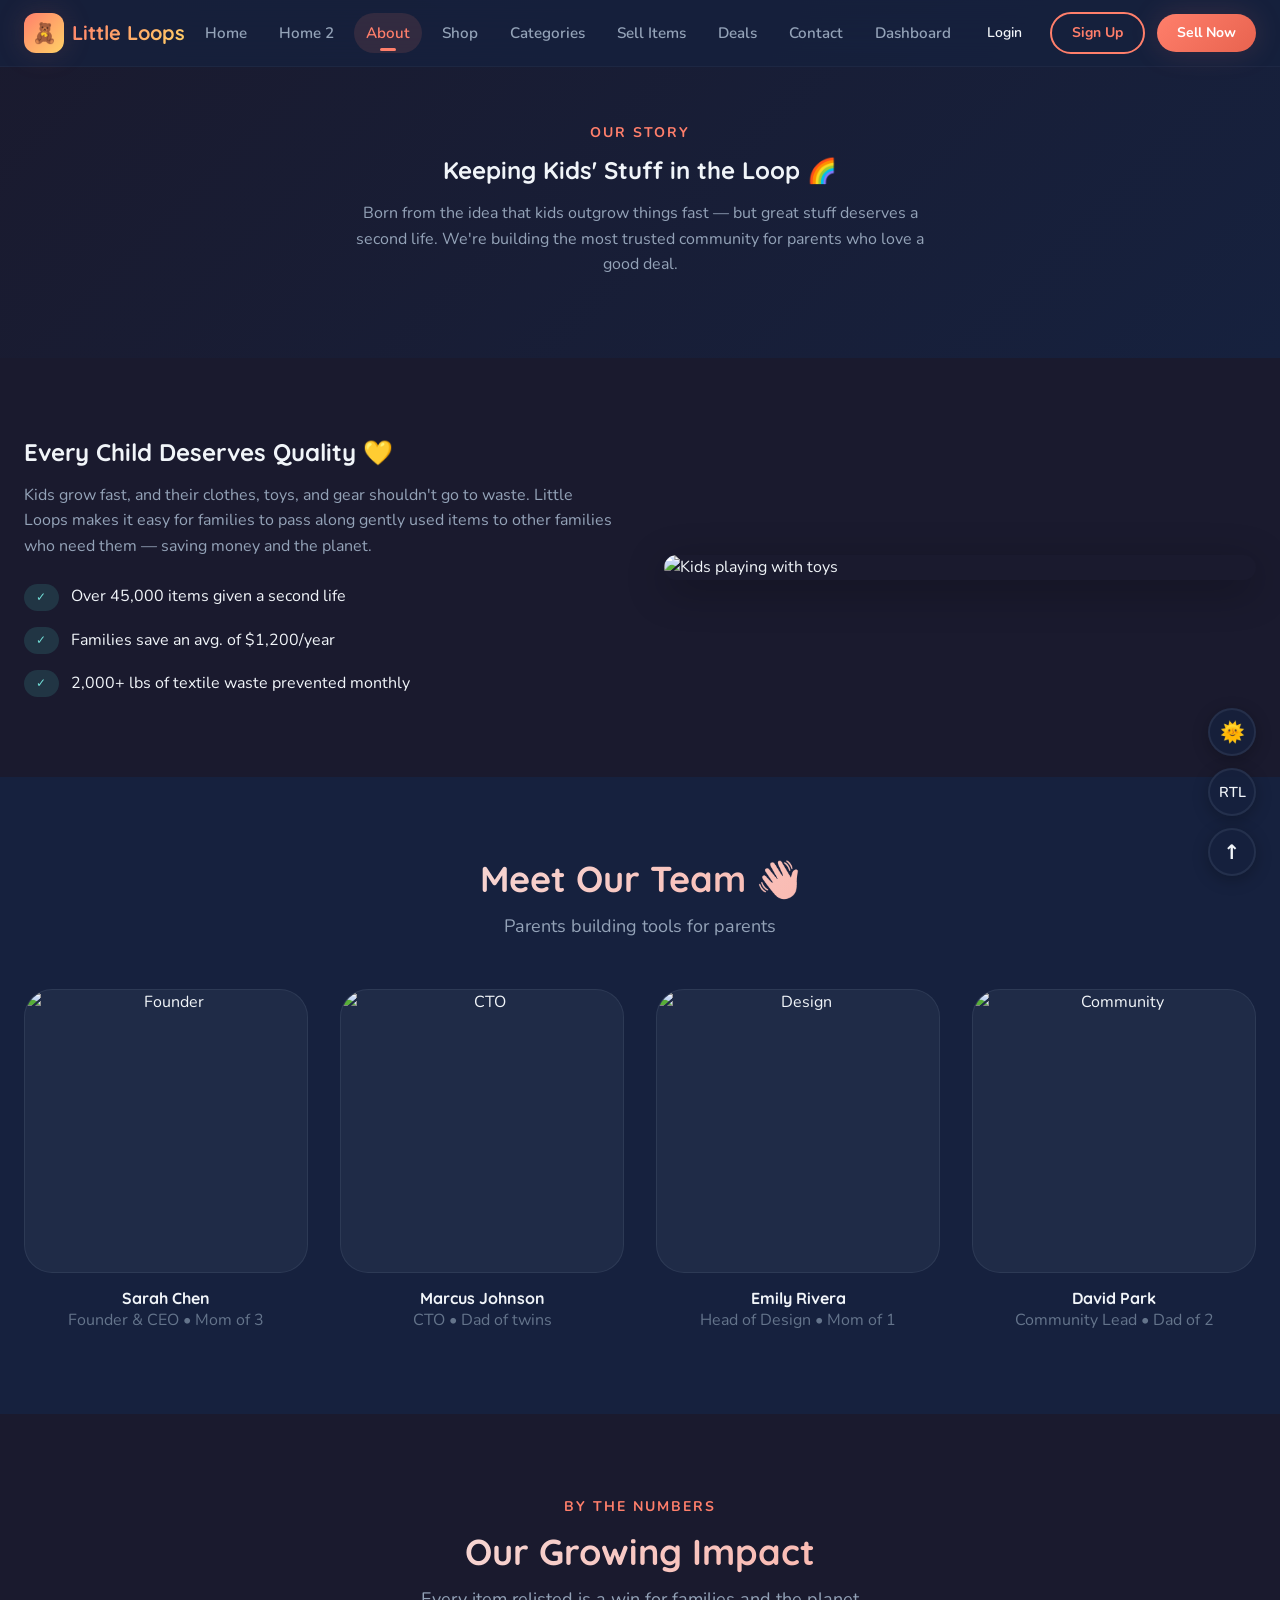
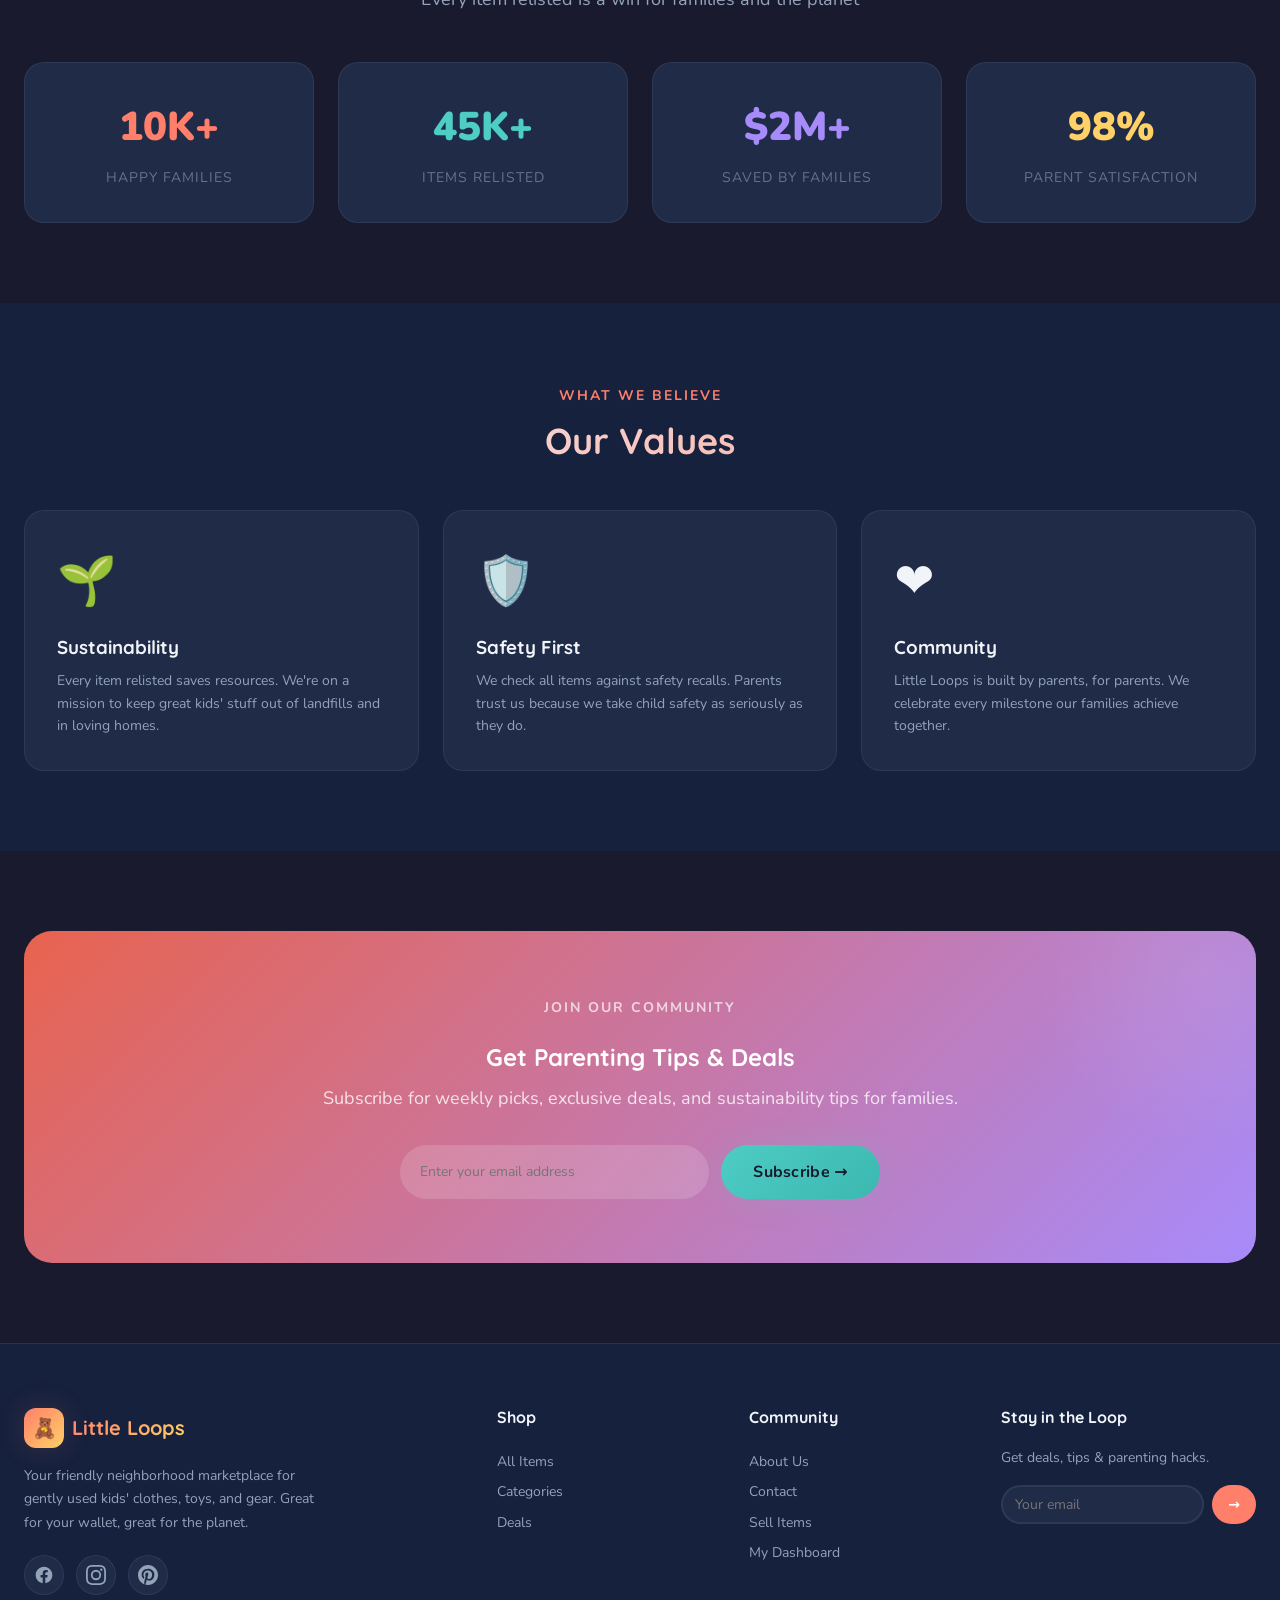
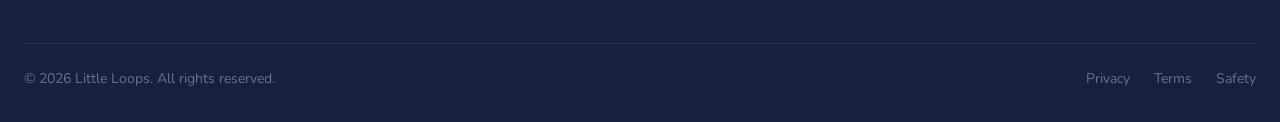
==== commit f9c1ea78: "css" ====
--- a/about.html
+++ b/about.html
@@ -34,11 +34,11 @@
       <div class="nav-links">
         <a href="index.html" class="nav-link">Home</a>
         <a href="home2.html" class="nav-link">Home 2</a>
+        <a href="about.html" class="nav-link active">About</a>
         <a href="shop.html" class="nav-link">Shop</a>
         <a href="categories.html" class="nav-link">Categories</a>
         <a href="sell.html" class="nav-link">Sell Items</a>
         <a href="deals.html" class="nav-link">Deals</a>
-        <a href="about.html" class="nav-link active">About</a>
         <a href="contact.html" class="nav-link">Contact</a>
         <a href="dashboard.html" class="nav-link">Dashboard</a>
       </div>
@@ -54,11 +54,11 @@
   <div class="mobile-nav" id="mobileNav">
     <a href="index.html" class="mobile-nav-link">Home</a>
     <a href="home2.html" class="mobile-nav-link">Home 2</a>
+    <a href="about.html" class="mobile-nav-link active">About</a>
     <a href="shop.html" class="mobile-nav-link">Shop</a>
     <a href="categories.html" class="mobile-nav-link">Categories</a>
     <a href="sell.html" class="mobile-nav-link">Sell Items</a>
     <a href="deals.html" class="mobile-nav-link">Deals</a>
-    <a href="about.html" class="mobile-nav-link active">About</a>
     <a href="contact.html" class="mobile-nav-link">Contact</a>
     <a href="dashboard.html" class="mobile-nav-link">Dashboard</a>
     <a href="login.html" class="mobile-nav-link">Login</a>
@@ -193,18 +193,45 @@
       <div class="footer-grid">
         <div class="footer-brand">
           <a href="index.html" class="nav-logo"><div class="nav-logo-icon">🧸</div><span>Little Loops</span></a>
-          <p>Your friendly neighborhood marketplace for gently used kids' clothes, toys, and gear.</p>
+          <p>Your friendly neighborhood marketplace for gently used kids' clothes, toys, and gear. Great for your wallet, great for the planet.</p>
           <div class="footer-social">
             <a href="#" aria-label="Facebook"><svg width="20" height="20" fill="currentColor" viewBox="0 0 24 24"><path d="M22 12c0-5.523-4.477-10-10-10S2 6.477 2 12c0 4.991 3.657 9.128 8.438 9.878v-6.987h-2.54V12h2.54V9.797c0-2.506 1.492-3.89 3.777-3.89 1.094 0 2.238.195 2.238.195v2.46h-1.26c-1.243 0-1.63.771-1.63 1.562V12h2.773l-.443 2.89h-2.33v6.988C18.343 21.128 22 16.991 22 12z"/></svg></a>
             <a href="#" aria-label="Instagram"><svg width="20" height="20" fill="currentColor" viewBox="0 0 24 24"><path d="M12 2.163c3.204 0 3.584.012 4.85.07 3.252.148 4.771 1.691 4.919 4.919.058 1.265.069 1.645.069 4.849 0 3.205-.012 3.584-.069 4.849-.149 3.225-1.664 4.771-4.919 4.919-1.266.058-1.644.07-4.85.07-3.204 0-3.584-.012-4.849-.07-3.26-.149-4.771-1.699-4.919-4.92-.058-1.265-.07-1.644-.07-4.849 0-3.204.013-3.583.07-4.849.149-3.227 1.664-4.771 4.919-4.919 1.266-.057 1.645-.069 4.849-.069zM12 0C8.741 0 8.333.014 7.053.072 2.695.272.273 2.69.073 7.052.014 8.333 0 8.741 0 12c0 3.259.014 3.668.072 4.948.2 4.358 2.618 6.78 6.98 6.98C8.333 23.986 8.741 24 12 24c3.259 0 3.668-.014 4.948-.072 4.354-.2 6.782-2.618 6.979-6.98.059-1.28.073-1.689.073-4.948 0-3.259-.014-3.667-.072-4.947-.196-4.354-2.617-6.78-6.979-6.98C15.668.014 15.259 0 12 0zm0 5.838a6.162 6.162 0 100 12.324 6.162 6.162 0 000-12.324zM12 16a4 4 0 110-8 4 4 0 010 8zm6.406-11.845a1.44 1.44 0 100 2.881 1.44 1.44 0 000-2.881z"/></svg></a>
             <a href="#" aria-label="Pinterest"><svg width="20" height="20" fill="currentColor" viewBox="0 0 24 24"><path d="M12 0C5.373 0 0 5.372 0 12c0 5.084 3.163 9.426 7.627 11.174-.105-.949-.2-2.405.042-3.441.218-.937 1.407-5.965 1.407-5.965s-.359-.719-.359-1.782c0-1.668.967-2.914 2.171-2.914 1.023 0 1.518.769 1.518 1.69 0 1.029-.655 2.568-.994 3.995-.283 1.194.599 2.169 1.777 2.169 2.133 0 3.772-2.249 3.772-5.495 0-2.873-2.064-4.882-5.012-4.882-3.414 0-5.418 2.561-5.418 5.207 0 1.031.397 2.138.893 2.738a.36.36 0 01.083.345l-.333 1.36c-.053.22-.174.267-.402.161-1.499-.698-2.436-2.889-2.436-4.649 0-3.785 2.75-7.262 7.929-7.262 4.163 0 7.398 2.967 7.398 6.931 0 4.136-2.607 7.464-6.227 7.464-1.216 0-2.359-.631-2.75-1.378l-.748 2.853c-.271 1.043-1.002 2.35-1.492 3.146C9.57 23.812 10.763 24 12 24c6.627 0 12-5.373 12-12 0-6.628-5.373-12-12-12z"/></svg></a>
           </div>
         </div>
-        <div><h4 class="footer-heading">Shop</h4><a href="shop.html" class="footer-link">All Items</a><a href="categories.html" class="footer-link">Categories</a><a href="deals.html" class="footer-link">Deals</a></div>
-        <div><h4 class="footer-heading">Community</h4><a href="about.html" class="footer-link">About Us</a><a href="contact.html" class="footer-link">Contact</a><a href="sell.html" class="footer-link">Sell Items</a></div>
-        <div><h4 class="footer-heading">Stay in the Loop</h4><p style="font-size:var(--text-sm); color:var(--text-secondary); margin-bottom:var(--space-4);">Weekly deals & tips.</p><div class="footer-newsletter"><form class="footer-newsletter-form" onsubmit="event.preventDefault();"><input type="email" placeholder="Your email" aria-label="Email"><button type="submit">→</button></form></div></div>
-      </div>
-      <div class="footer-bottom"><span>© 2026 Little Loops. All rights reserved.</span><div class="footer-bottom-links"><a href="#">Privacy</a><a href="#">Terms</a><a href="#">Safety</a></div></div>
+        <div>
+          <h4 class="footer-heading">Shop</h4>
+          <a href="shop.html" class="footer-link">All Items</a>
+          <a href="categories.html" class="footer-link">Categories</a>
+          <a href="deals.html" class="footer-link">Deals</a>
+        </div>
+        <div>
+          <h4 class="footer-heading">Community</h4>
+          <a href="about.html" class="footer-link">About Us</a>
+          <a href="contact.html" class="footer-link">Contact</a>
+          <a href="sell.html" class="footer-link">Sell Items</a>
+          <a href="dashboard.html" class="footer-link">My Dashboard</a>
+        </div>
+        <div>
+          <h4 class="footer-heading">Stay in the Loop</h4>
+          <p style="font-size: var(--text-sm); color: var(--text-secondary); margin-bottom: var(--space-4);">Get deals, tips & parenting hacks.</p>
+          <div class="footer-newsletter">
+            <form class="footer-newsletter-form" onsubmit="event.preventDefault();">
+              <input type="email" placeholder="Your email" aria-label="Email">
+              <button type="submit">→</button>
+            </form>
+          </div>
+        </div>
+      </div>
+      <div class="footer-bottom">
+        <span>© 2026 Little Loops. All rights reserved.</span>
+        <div class="footer-bottom-links">
+          <a href="#">Privacy</a>
+          <a href="#">Terms</a>
+          <a href="#">Safety</a>
+        </div>
+      </div>
     </div>
   </footer>
   <script src="nav.js"></script>
--- a/styles.css
+++ b/styles.css
@@ -435,12 +435,13 @@
   .grid-6 { grid-template-columns: repeat(3, 1fr); }
 }
 @media (max-width: 768px) {
-  .grid-2 { grid-template-columns: 1fr; }
-  .grid-3 { grid-template-columns: repeat(2, 1fr); }
-  .grid-4 { grid-template-columns: repeat(2, 1fr); }
-  .grid-6 { grid-template-columns: repeat(2, 1fr); }
+  .grid-2, .grid-3, .grid-4, .grid-6 { grid-template-columns: 1fr; }
   .section { padding: var(--space-12) 0; }
   .section-header h2 { font-size: var(--text-3xl); }
+  
+  /* Stacking buttons on mobile */
+  .cta-banner-actions { flex-direction: column !important; align-items: stretch !important; gap: var(--space-4) !important; }
+  .cta-banner-actions .btn { width: 100% !important; padding: var(--space-4) var(--space-6) !important; }
 }
 @media (max-width: 640px) {
   .grid-3 { grid-template-columns: 1fr; }
@@ -735,3 +736,16 @@
   visibility: visible;
   transform: translateY(0);
 }
+
+/* Auth Page Utilities Override */
+.auth-page .floating-utilities {
+  top: var(--space-6);
+  bottom: auto;
+  right: var(--space-6);
+  flex-direction: row-reverse;
+  gap: var(--space-3);
+}
+
+.auth-page .floating-utilities #scrollTopBtn {
+  display: none !important;
+}
--- a/nav.css
+++ b/nav.css
@@ -346,6 +346,11 @@
   background: var(--accent-primary-dark);
 }
 
+@media (max-width: 1100px) {
+  .footer-newsletter { padding-right: 100px; }
+  body.rtl .footer-newsletter { padding-right: 0; padding-left: 100px; }
+}
+
 .footer-bottom {
   border-top: 1px solid var(--border-color);
   padding-top: var(--space-6);
@@ -378,5 +383,6 @@
 }
 @media (max-width: 480px) {
   .footer-grid { grid-template-columns: 1fr; }
-  .footer-newsletter { padding-right: 70px; }
-}
+  .footer-newsletter { padding-right: 100px; }
+  body.rtl .footer-newsletter { padding-right: 0; padding-left: 100px; }
+}
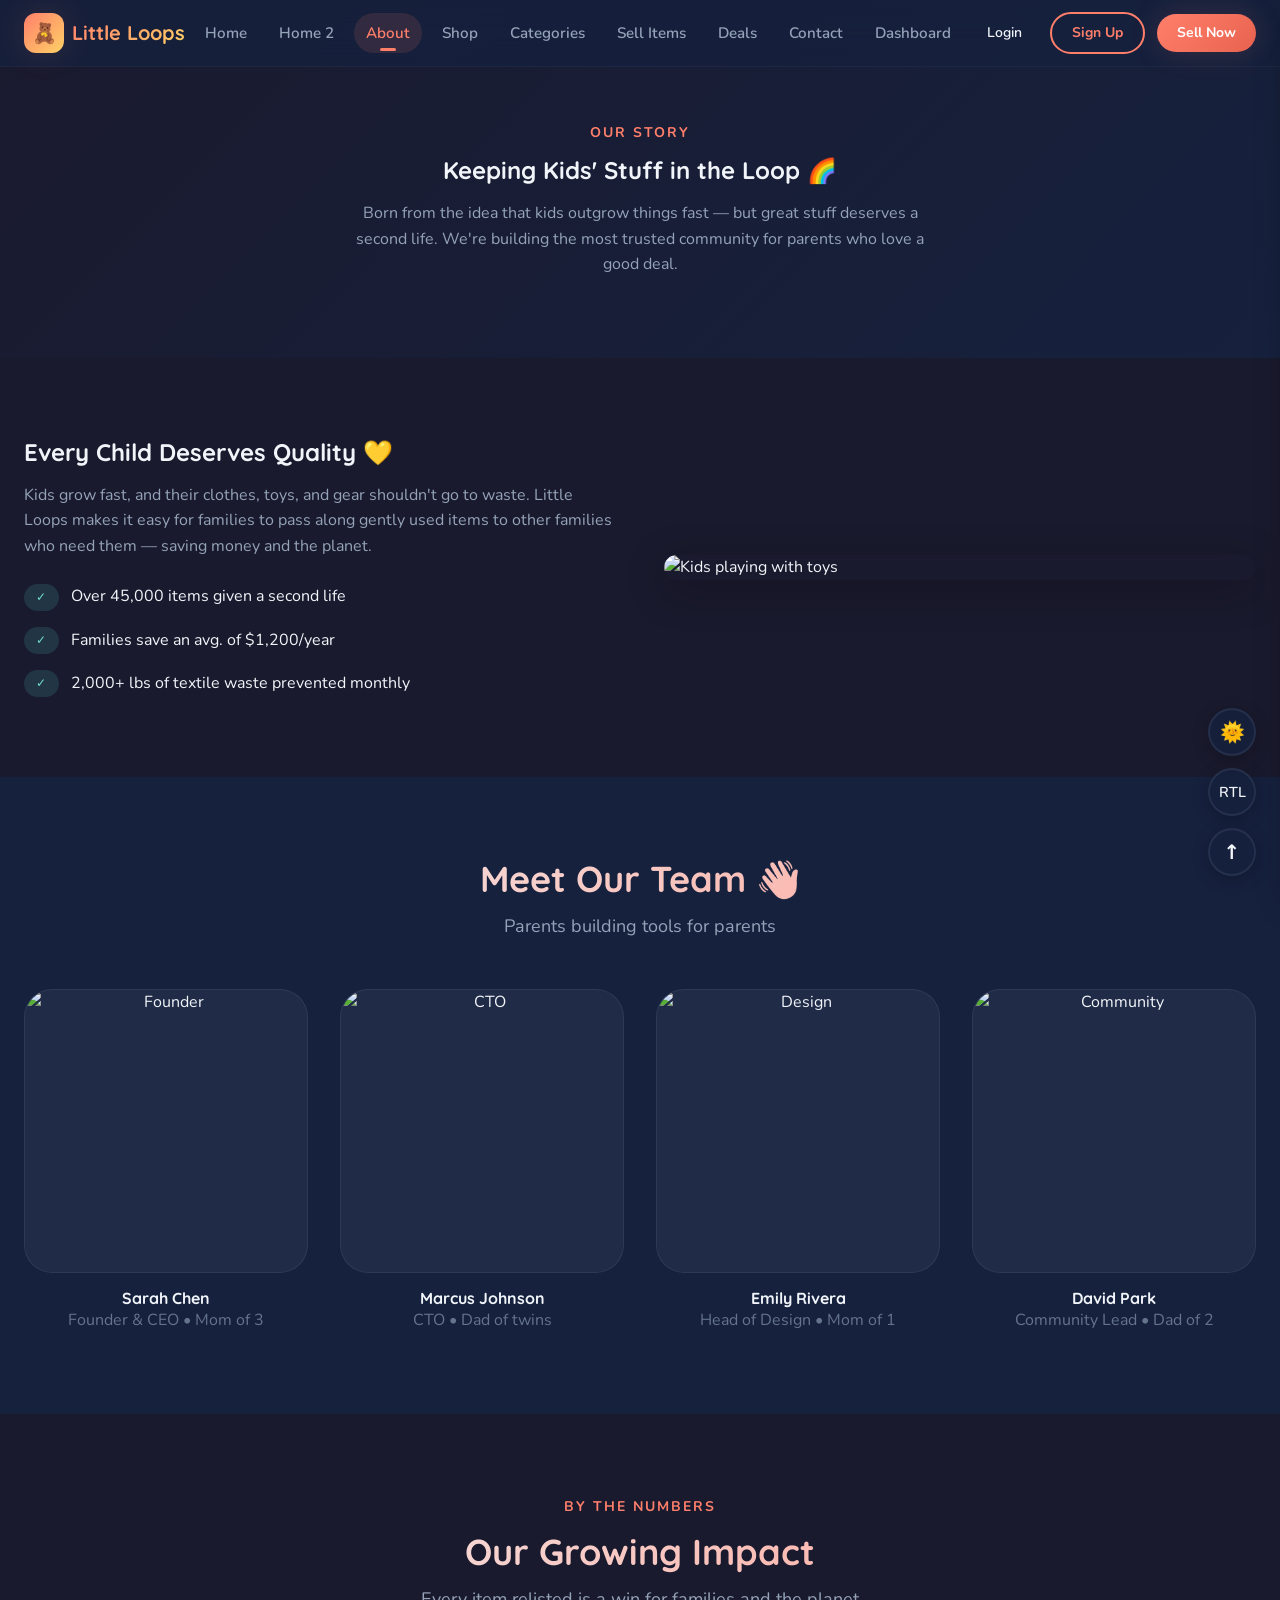
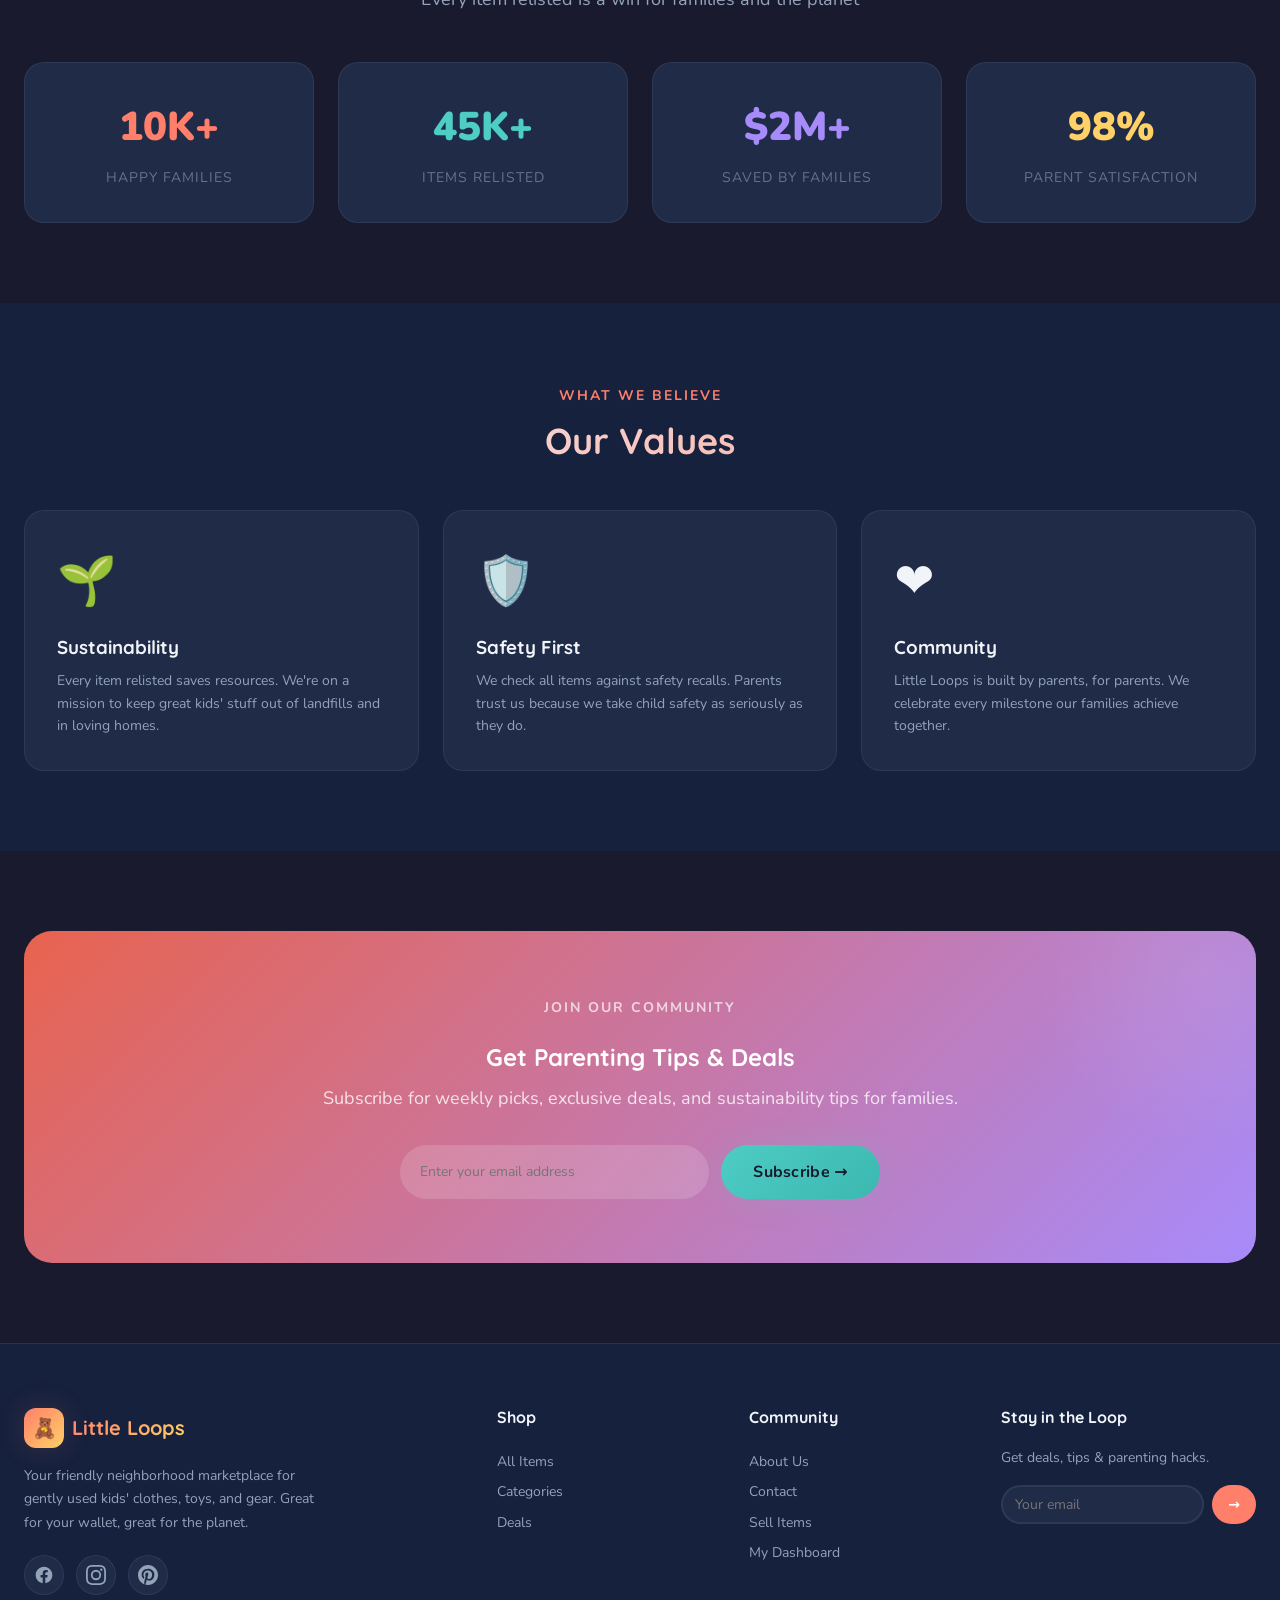
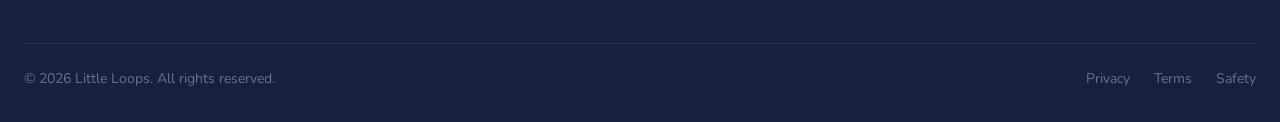
==== commit 46fd993c: "add css" ====
--- a/about.html
+++ b/about.html
@@ -17,13 +17,16 @@
     .team-img { width: 100%; aspect-ratio: 1; border-radius: var(--radius-xl); background: var(--bg-card); margin-bottom: var(--space-4); border: 1px solid var(--border-color); overflow: hidden; }
     .team-img img { width: 100%; height: 100%; object-fit: cover; }
     .value-emoji { font-size: 3rem; margin-bottom: var(--space-4); display: block; }
+    @media (max-width: 992px) {
+      .impact-grid { grid-template-columns: repeat(2, 1fr); gap: var(--space-4); }
+      .team-grid { grid-template-columns: repeat(2, 1fr); }
+    }
     @media (max-width: 768px) {
       .mission-grid { grid-template-columns: 1fr; text-align: center; }
-      .team-grid { grid-template-columns: repeat(2, 1fr); }
-      .impact-grid { grid-template-columns: repeat(2, 1fr); }
     }
     @media (max-width: 480px) {
       .impact-grid { grid-template-columns: 1fr; }
+      .team-grid { grid-template-columns: 1fr; }
     }
   </style>
 </head>
--- a/styles.css
+++ b/styles.css
@@ -99,6 +99,7 @@
   scroll-behavior: smooth;
   -webkit-font-smoothing: antialiased;
   -moz-osx-font-smoothing: grayscale;
+  overflow-x: hidden;
 }
 
 body {
@@ -109,6 +110,7 @@
   line-height: 1.6;
   min-height: 100vh;
   overflow-x: hidden;
+  width: 100%;
 }
 
 a { color: inherit; text-decoration: none; }
@@ -746,6 +748,19 @@
   gap: var(--space-3);
 }
 
+@media (max-width: 600px) {
+  .floating-utilities {
+    bottom: var(--space-4);
+    right: var(--space-4);
+    gap: var(--space-2);
+  }
+  .util-btn {
+    width: 40px;
+    height: 40px;
+    font-size: 1rem;
+  }
+}
+
 .auth-page .floating-utilities #scrollTopBtn {
   display: none !important;
 }
--- a/nav.css
+++ b/nav.css
@@ -182,20 +182,23 @@
 
 /* Mobile Nav Panel */
 .mobile-nav {
-  display: none;
+  display: flex;
+  flex-direction: column;
   position: fixed;
   top: 0;
-  right: -100%;
+  right: 0;
   width: min(320px, 85%);
   height: 100vh;
   background: var(--bg-secondary);
   z-index: 1060;
   padding: var(--space-16) var(--space-6) var(--space-8);
   overflow-y: auto;
-  transition: right var(--transition-base);
+  transition: transform var(--transition-base);
+  transform: translateX(105%);
   border-left: 1px solid var(--border-color);
-}
-.mobile-nav.open { right: 0; }
+  box-shadow: -10px 0 30px rgba(0,0,0,0.25);
+}
+.mobile-nav.open { transform: translateX(0); }
 
 .mobile-nav-link {
   display: block;
@@ -241,12 +244,12 @@
 
 /* ---------- Responsive Nav ---------- */
 @media (max-width: 1100px) {
-  .nav-links { display: none; }
-  .nav-cta, .nav-btn-signup, .nav-btn-login { display: none; }
+  .nav-links { display: none !important; }
+  .nav-actions { display: none !important; }
   .hamburger { display: flex; }
   .mobile-nav-overlay { display: block; pointer-events: none; }
   .mobile-nav-overlay.active { pointer-events: all; }
-  .mobile-nav { display: block; }
+  .mobile-nav { display: flex; }
 }
 
 /* ---------- Footer ---------- */
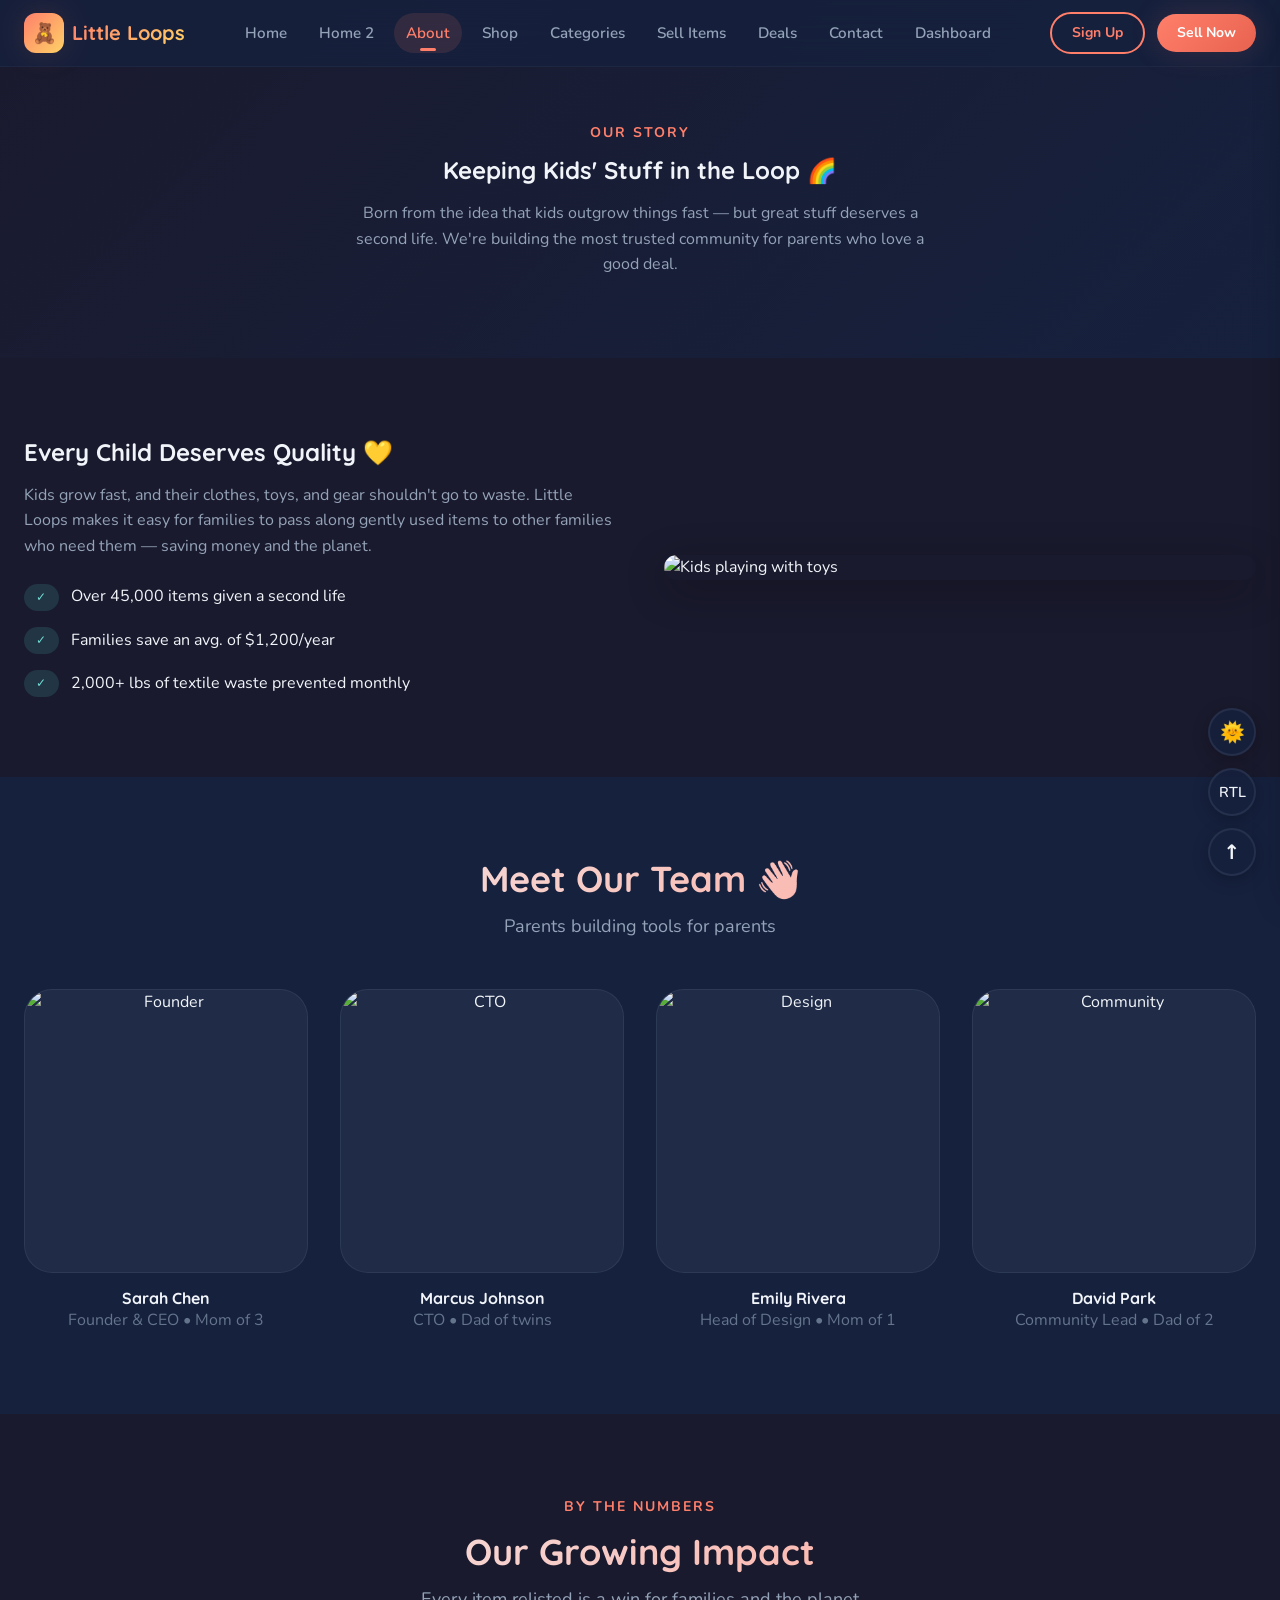
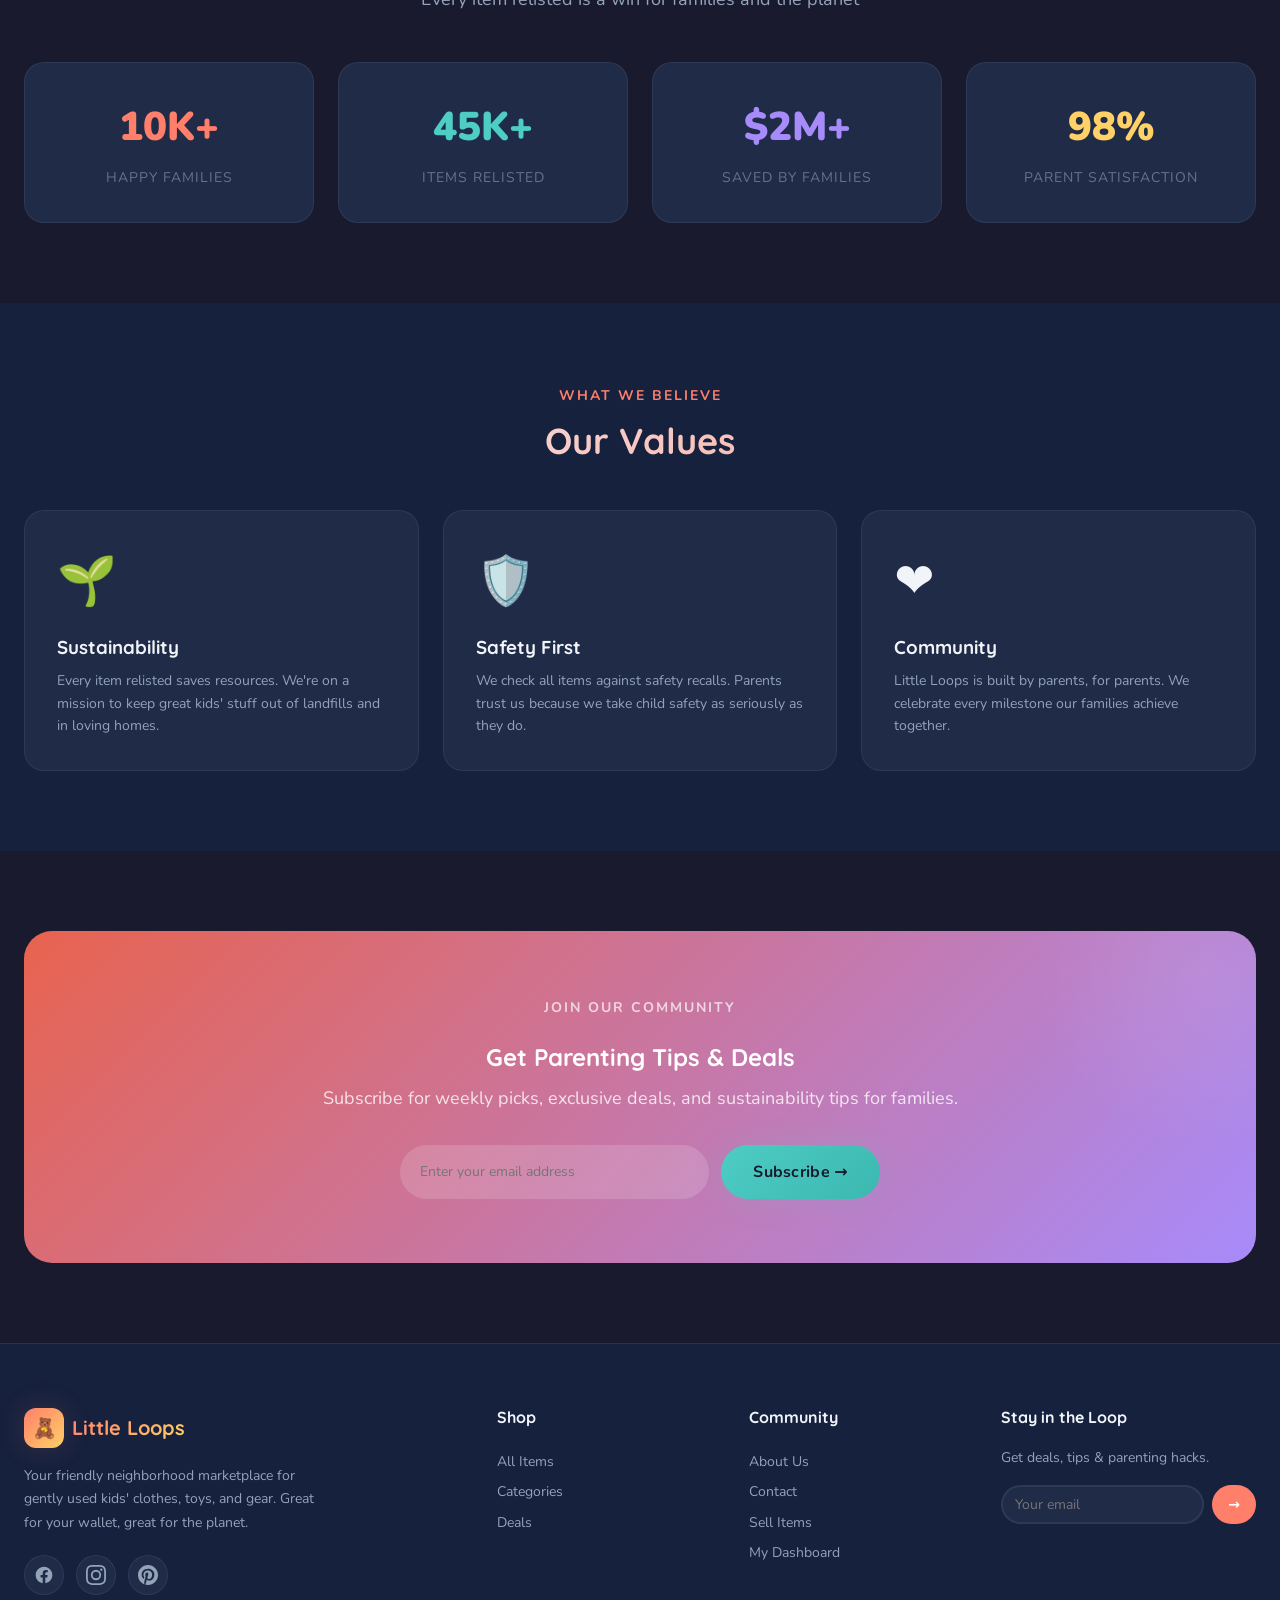
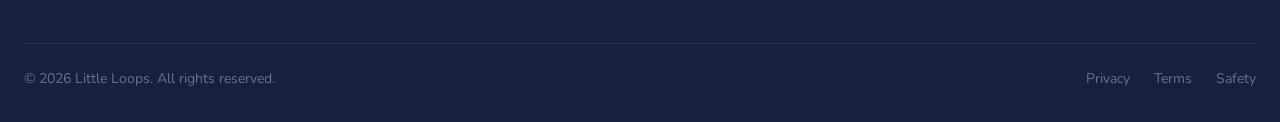
==== commit 66f9f90d: "add the css" ====
--- a/about.html
+++ b/about.html
@@ -46,9 +46,8 @@
         <a href="dashboard.html" class="nav-link">Dashboard</a>
       </div>
       <div class="nav-actions">
-        <a href="login.html" class="nav-btn-login">Login</a>
         <a href="signup.html" class="nav-btn-signup">Sign Up</a>
-        <a href="sell.html" class="nav-cta">Sell Now</a>
+        <a href="login.html" class="nav-cta">Sell Now</a>
       </div>
       <div class="hamburger" id="hamburger" aria-label="Menu"><span></span><span></span><span></span></div>
     </div>
--- a/styles.css
+++ b/styles.css
@@ -750,14 +750,14 @@
 
 @media (max-width: 600px) {
   .floating-utilities {
-    bottom: var(--space-4);
-    right: var(--space-4);
+    bottom: var(--space-3);
+    right: var(--space-3);
     gap: var(--space-2);
   }
   .util-btn {
-    width: 40px;
-    height: 40px;
-    font-size: 1rem;
+    width: 38px;
+    height: 38px;
+    font-size: 0.9rem;
   }
 }
 
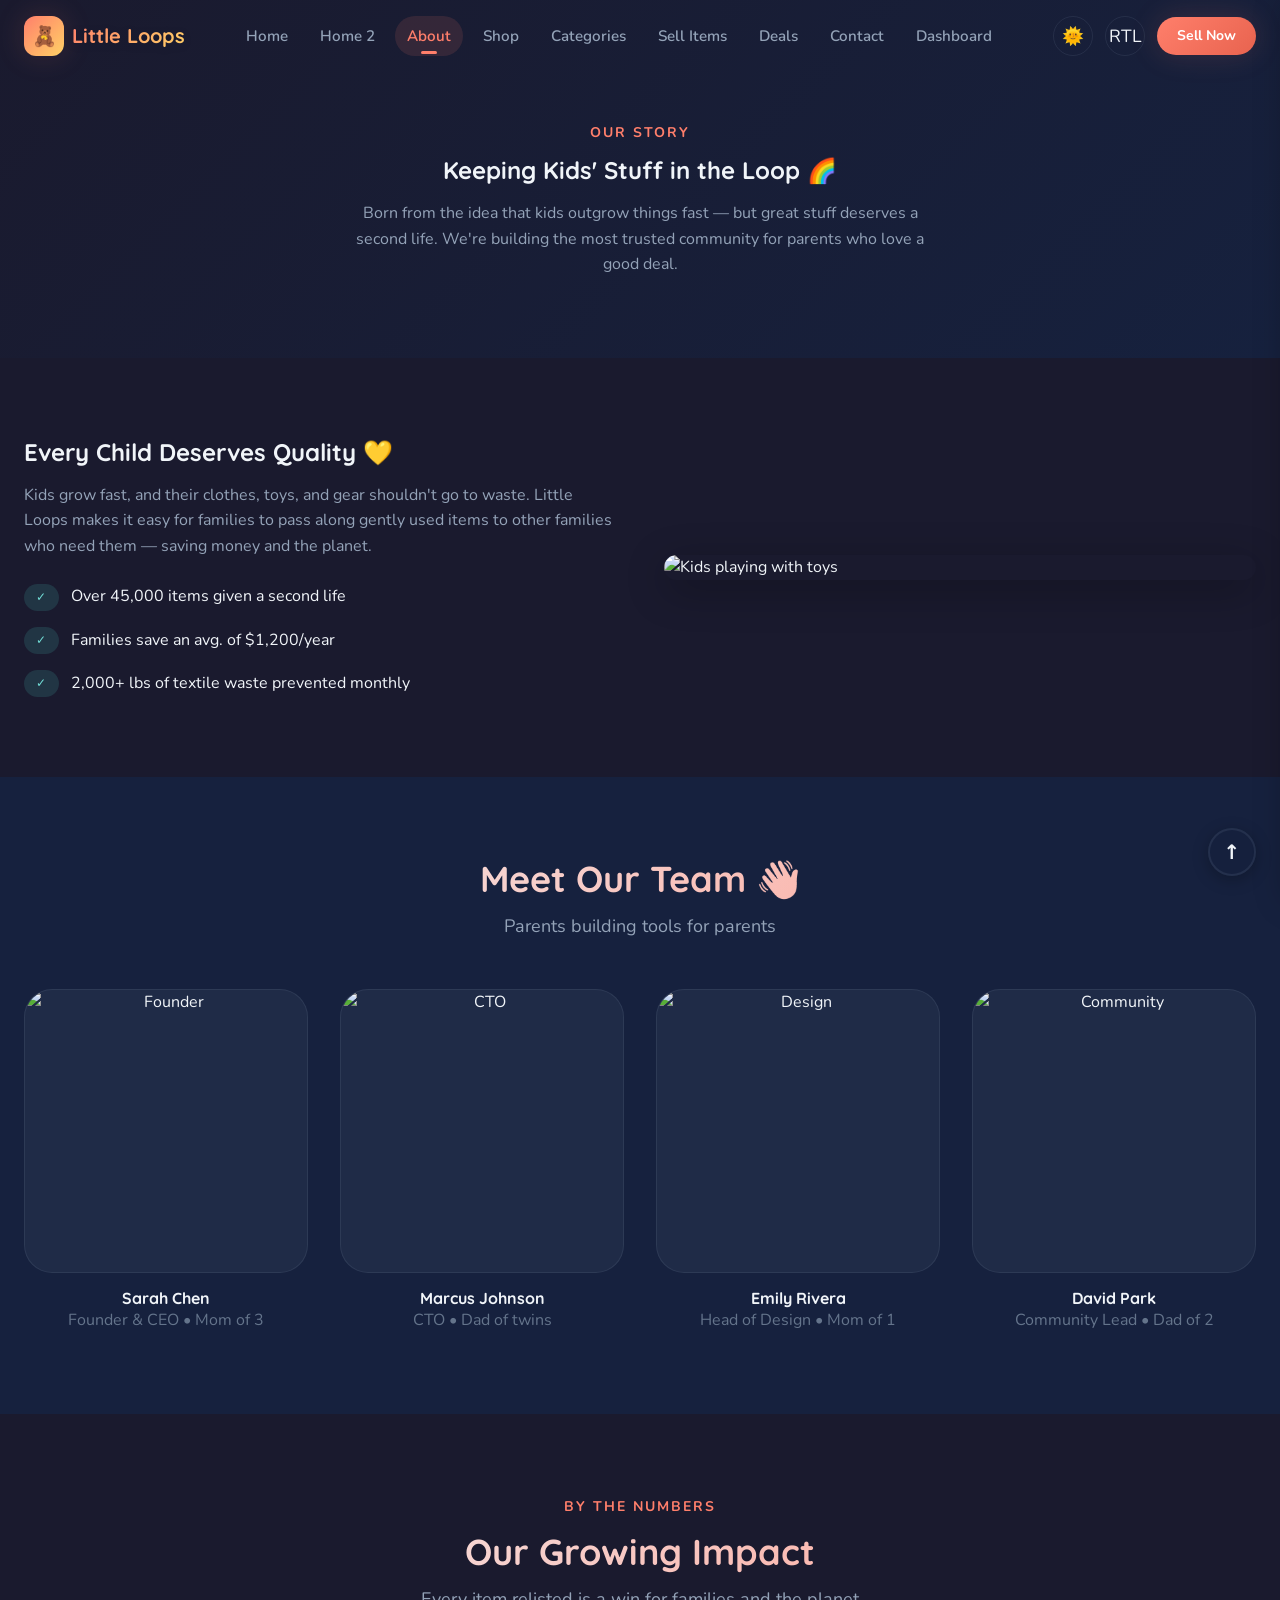
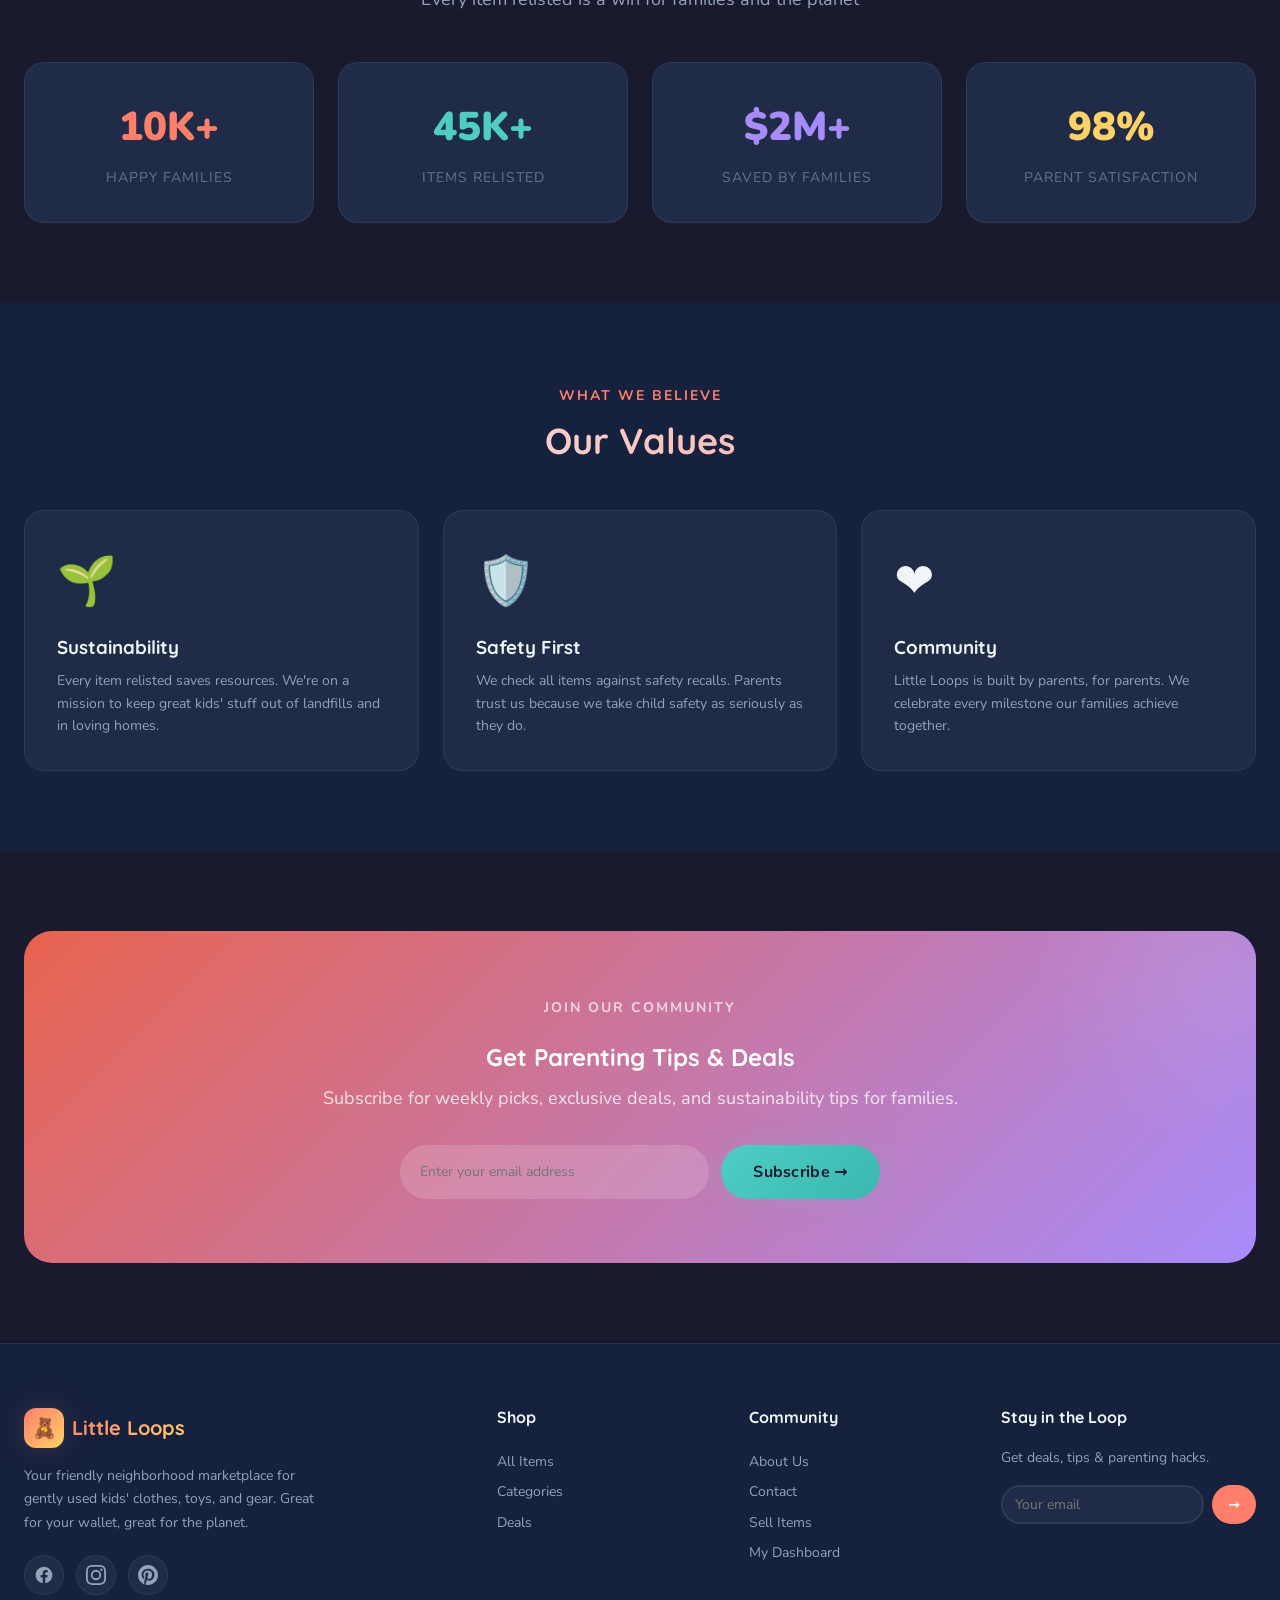
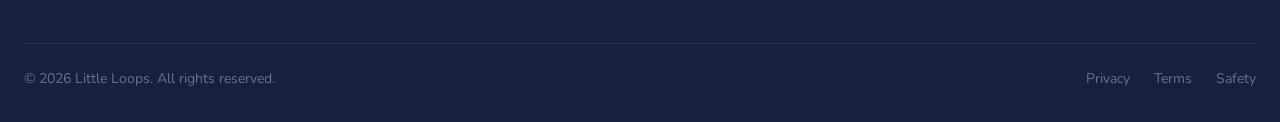
==== commit 492bb8e2: "in shop page that img comes to center" ====
--- a/about.html
+++ b/about.html
@@ -46,7 +46,8 @@
         <a href="dashboard.html" class="nav-link">Dashboard</a>
       </div>
       <div class="nav-actions">
-        <a href="signup.html" class="nav-btn-signup">Sign Up</a>
+        <button id="themeToggleNav" class="nav-icon-btn" title="Toggle Theme">🌞</button>
+        <button id="rtlToggleNav" class="nav-icon-btn" title="Toggle RTL">RTL</button>
         <a href="login.html" class="nav-cta">Sell Now</a>
       </div>
       <div class="hamburger" id="hamburger" aria-label="Menu"><span></span><span></span><span></span></div>
@@ -63,8 +64,6 @@
     <a href="deals.html" class="mobile-nav-link">Deals</a>
     <a href="contact.html" class="mobile-nav-link">Contact</a>
     <a href="dashboard.html" class="mobile-nav-link">Dashboard</a>
-    <a href="login.html" class="mobile-nav-link">Login</a>
-    <a href="signup.html" class="mobile-nav-signup">Sign Up</a>
     <a href="sell.html" class="mobile-nav-cta">🧸 Sell Now</a>
   </div>
 
--- a/styles.css
+++ b/styles.css
@@ -667,6 +667,10 @@
   --text-inverse: #f1f5f9;
   --border-color: rgba(26, 26, 46, 0.1);
   --border-light: rgba(26, 26, 46, 0.05);
+
+  --accent-primary: #E8634F;
+  --accent-primary-light: #FF8575;
+  --accent-warm: #D9A426;
 
   --shadow-sm: 0 1px 3px rgba(0,0,0,0.06);
   --shadow-md: 0 4px 16px rgba(0,0,0,0.08);
--- a/nav.css
+++ b/nav.css
@@ -9,16 +9,18 @@
   left: 0;
   right: 0;
   z-index: 1000;
-  padding: var(--space-3) 0;
+  padding: var(--space-4) 0;
+  background: transparent;
+  border-bottom: 1px solid transparent;
+  transition: all var(--transition-base);
+}
+
+.navbar.scrolled {
   background: var(--bg-glass);
   backdrop-filter: blur(20px);
   -webkit-backdrop-filter: blur(20px);
+  box-shadow: var(--shadow-md);
   border-bottom: 1px solid var(--border-light);
-  transition: all var(--transition-base);
-}
-.navbar.scrolled {
-  background: var(--bg-glass);
-  box-shadow: var(--shadow-md);
   padding: var(--space-2) 0;
 }
 .navbar .container {
@@ -55,6 +57,19 @@
   -webkit-background-clip: text;
   -webkit-text-fill-color: transparent;
   background-clip: text;
+  transition: all var(--transition-base);
+  filter: drop-shadow(0 2px 4px rgba(0,0,0,0.1));
+}
+
+.scrolled .nav-logo span {
+  filter: none;
+}
+
+body.light-theme .scrolled .nav-logo span {
+  background: linear-gradient(135deg, var(--accent-primary-dark), var(--accent-primary));
+  -webkit-background-clip: text;
+  -webkit-text-fill-color: transparent;
+  background-clip: text;
 }
 
 /* Nav Links */
@@ -80,6 +95,12 @@
 .nav-link.active {
   color: var(--accent-primary);
   background: rgba(255,127,107,0.12);
+  text-shadow: 0 0 1px rgba(255,127,107,0.2);
+}
+
+body.light-theme .scrolled .nav-link.active {
+  color: var(--accent-primary-dark);
+  background: rgba(232, 99, 79, 0.1);
 }
 .nav-link.active::after {
   content: '';
@@ -133,6 +154,28 @@
   box-shadow: 0 0 30px rgba(255,127,107,0.3);
 }
 
+.nav-icon-btn {
+  background: transparent;
+  border: 1px solid var(--border-color);
+  color: var(--text-primary);
+  width: 40px;
+  height: 40px;
+  border-radius: var(--radius-full);
+  display: flex;
+  align-items: center;
+  justify-content: center;
+  cursor: pointer;
+  transition: all var(--transition-fast);
+  font-size: 1.1rem;
+}
+
+.nav-icon-btn:hover {
+  background: rgba(255,127,107,0.08);
+  border-color: var(--accent-primary);
+  color: var(--accent-primary);
+  transform: translateY(-2px);
+}
+
 .nav-btn-signup {
   border: 2px solid var(--accent-primary);
   color: var(--accent-primary);
@@ -142,6 +185,16 @@
 .nav-btn-signup:hover {
   background: rgba(255,127,107,0.1);
   transform: translateY(-2px);
+}
+
+/* Auth Page Utilities */
+.auth-nav {
+  position: absolute;
+  top: var(--space-6);
+  right: var(--space-6);
+  display: flex;
+  gap: var(--space-3);
+  z-index: 100;
 }
 
 /* Hamburger */
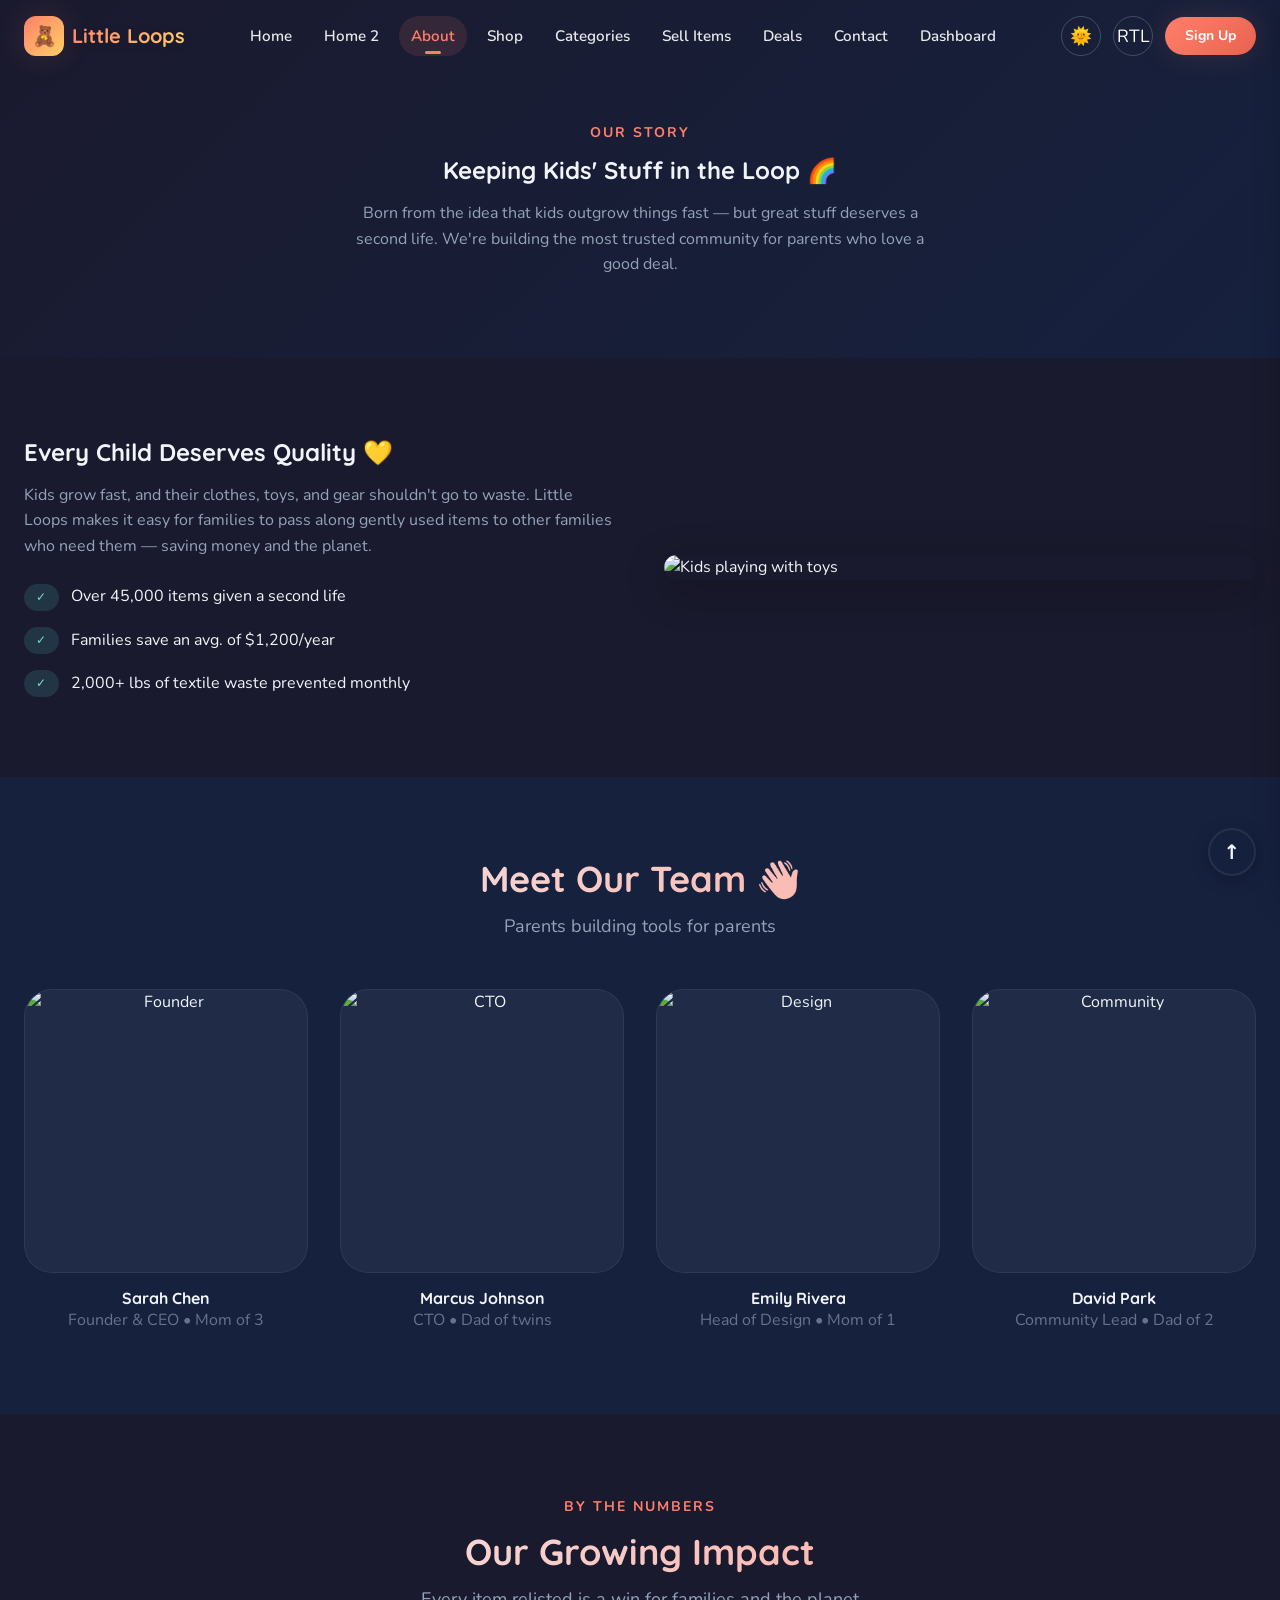
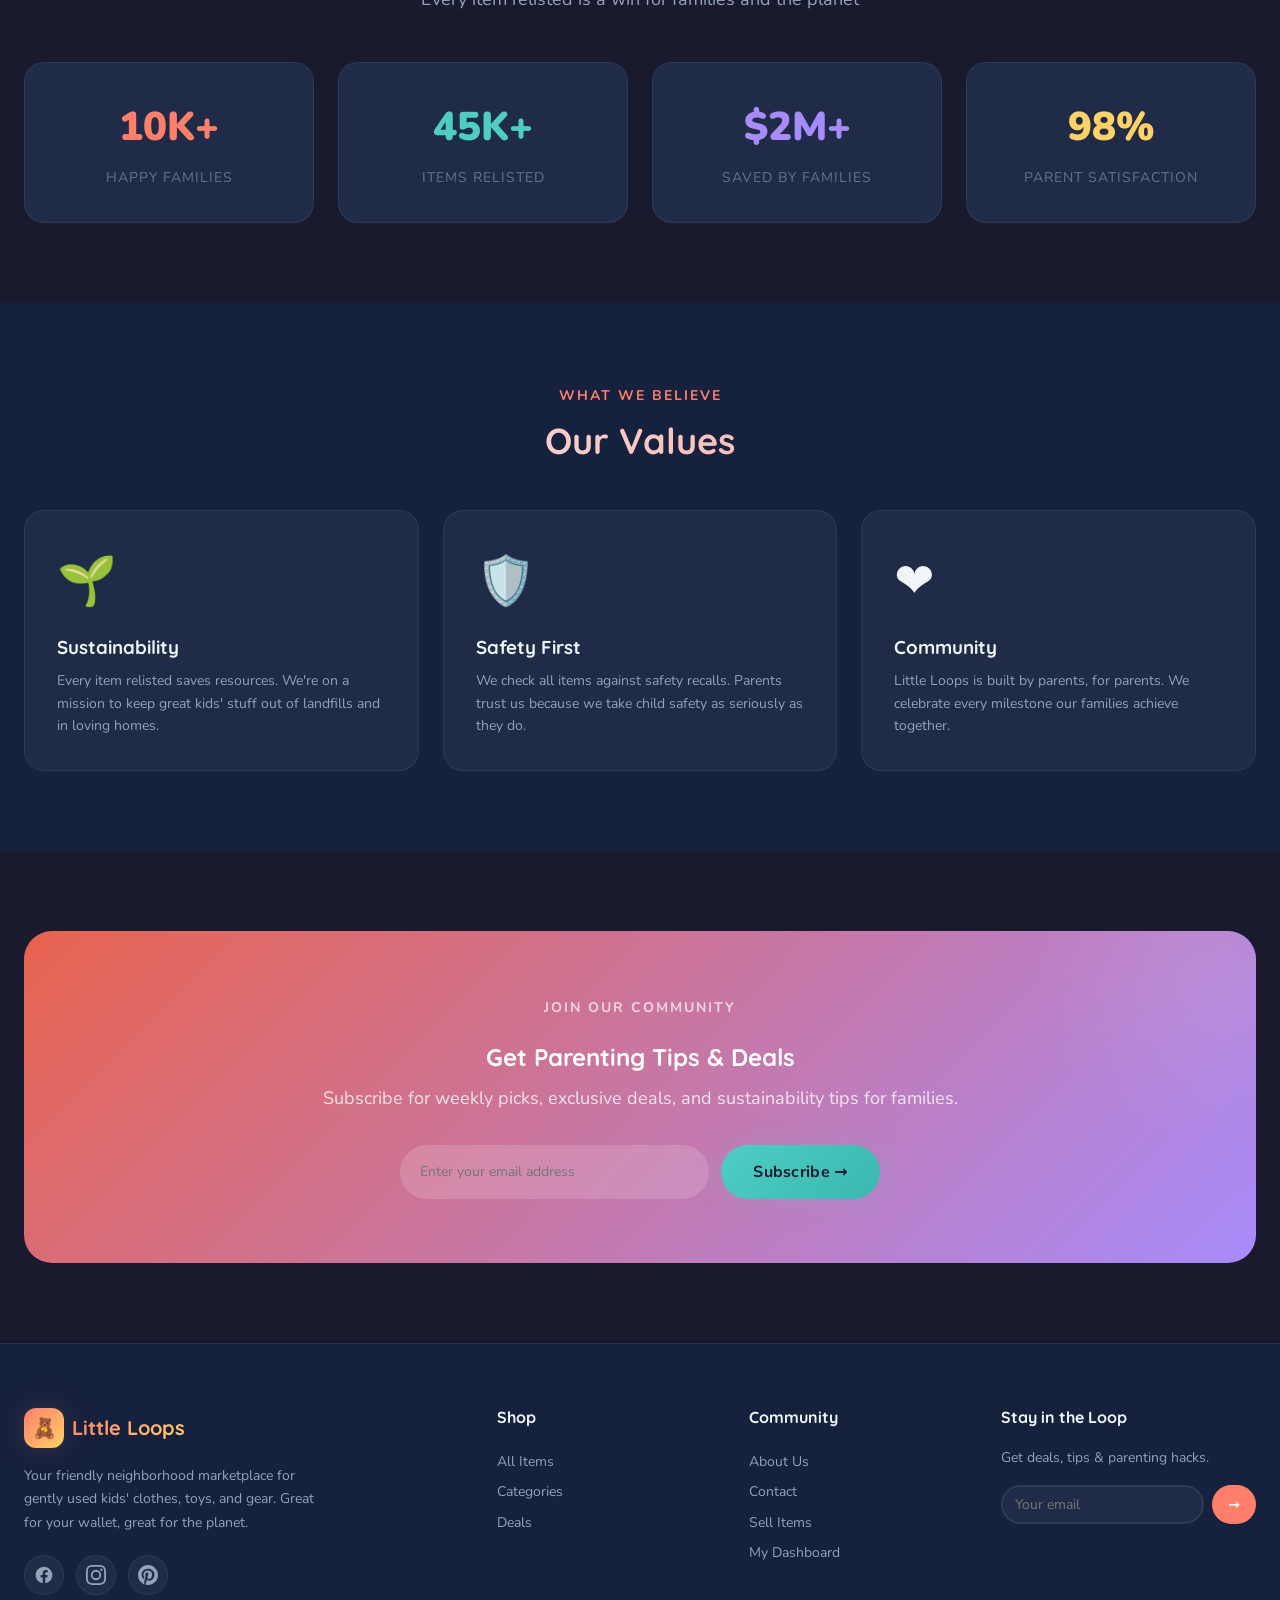
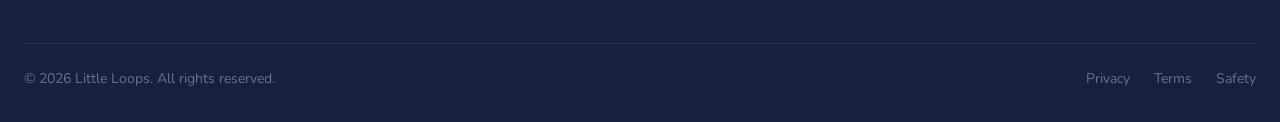
==== commit 829c2b53: "changes the css" ====
--- a/about.html
+++ b/about.html
@@ -48,7 +48,7 @@
       <div class="nav-actions">
         <button id="themeToggleNav" class="nav-icon-btn" title="Toggle Theme">🌞</button>
         <button id="rtlToggleNav" class="nav-icon-btn" title="Toggle RTL">RTL</button>
-        <a href="login.html" class="nav-cta">Sell Now</a>
+        <a href="signup.html" class="nav-cta">Sign Up</a>
       </div>
       <div class="hamburger" id="hamburger" aria-label="Menu"><span></span><span></span><span></span></div>
     </div>
@@ -64,7 +64,7 @@
     <a href="deals.html" class="mobile-nav-link">Deals</a>
     <a href="contact.html" class="mobile-nav-link">Contact</a>
     <a href="dashboard.html" class="mobile-nav-link">Dashboard</a>
-    <a href="sell.html" class="mobile-nav-cta">🧸 Sell Now</a>
+    <a href="signup.html" class="mobile-nav-cta">🧸 Sign Up</a>
   </div>
 
   <section class="about-hero">
--- a/nav.css
+++ b/nav.css
@@ -82,15 +82,24 @@
   padding: var(--space-2) var(--space-3);
   font-size: 0.95rem;
   font-weight: 600;
-  color: var(--text-secondary);
+  color: rgba(255, 255, 255, 0.9);
   border-radius: var(--radius-full);
   transition: all var(--transition-fast);
   white-space: nowrap;
   position: relative;
 }
 .nav-link:hover {
-  color: var(--text-primary);
-  background: rgba(255,127,107,0.08);
+  color: #fff;
+  background: rgba(255, 255, 255, 0.1);
+}
+
+/* In light theme, links should only be dark when the navbar is scrolled (over light background) */
+body.light-theme .navbar.scrolled .nav-link {
+  color: var(--text-secondary);
+}
+body.light-theme .navbar.scrolled .nav-link:hover {
+  color: var(--text-primary);
+  background: rgba(0, 0, 0, 0.05);
 }
 .nav-link.active {
   color: var(--accent-primary);
@@ -176,6 +185,21 @@
   transform: translateY(-2px);
 }
 
+/* On dark backgrounds (like hero section at top of page) */
+.navbar:not(.scrolled) .nav-icon-btn,
+body:not(.light-theme) .nav-icon-btn {
+  color: #fff;
+  border-color: rgba(255, 255, 255, 0.2);
+}
+
+/* In light theme, icons should be dark when on light backgrounds */
+body.light-theme .navbar.scrolled .nav-icon-btn,
+body.light-theme .dash-minimal-header .nav-icon-btn,
+body.light-theme .auth-nav .nav-icon-btn {
+  color: var(--text-primary);
+  border-color: var(--border-color);
+}
+
 .nav-btn-signup {
   border: 2px solid var(--accent-primary);
   color: var(--accent-primary);
@@ -214,6 +238,16 @@
   background: var(--text-primary);
   border-radius: var(--radius-full);
   transition: all var(--transition-base);
+}
+
+/* Ensure visibility on dark hero section when navbar is transparent */
+.navbar:not(.scrolled) .hamburger span {
+  background: #fff;
+}
+
+/* When menu is open, it sits over the mobile nav panel which is light in light-theme */
+.navbar:not(.scrolled) .hamburger.open span {
+  background: var(--text-primary);
 }
 .hamburger.open span:nth-child(1) { transform: rotate(45deg) translate(5px, 5px); }
 .hamburger.open span:nth-child(2) { opacity: 0; transform: translateX(-10px); }
@@ -253,15 +287,28 @@
 }
 .mobile-nav.open { transform: translateX(0); }
 
+.mobile-nav-utils {
+  display: flex;
+  align-items: center;
+  gap: var(--space-3);
+  margin-bottom: var(--space-8);
+  padding: 0 var(--space-2);
+  border-bottom: 1px solid var(--border-color);
+  padding-bottom: var(--space-6);
+}
+
 .mobile-nav-link {
   display: block;
   padding: var(--space-3) var(--space-4);
   font-size: var(--text-base);
   font-weight: 600;
-  color: var(--text-secondary);
+  color: rgba(255, 255, 255, 0.85);
   border-radius: var(--radius-md);
   transition: all var(--transition-fast);
   margin-bottom: var(--space-1);
+}
+body.light-theme .mobile-nav-link {
+  color: var(--text-secondary);
 }
 .mobile-nav-link:hover,
 .mobile-nav-link.active {
